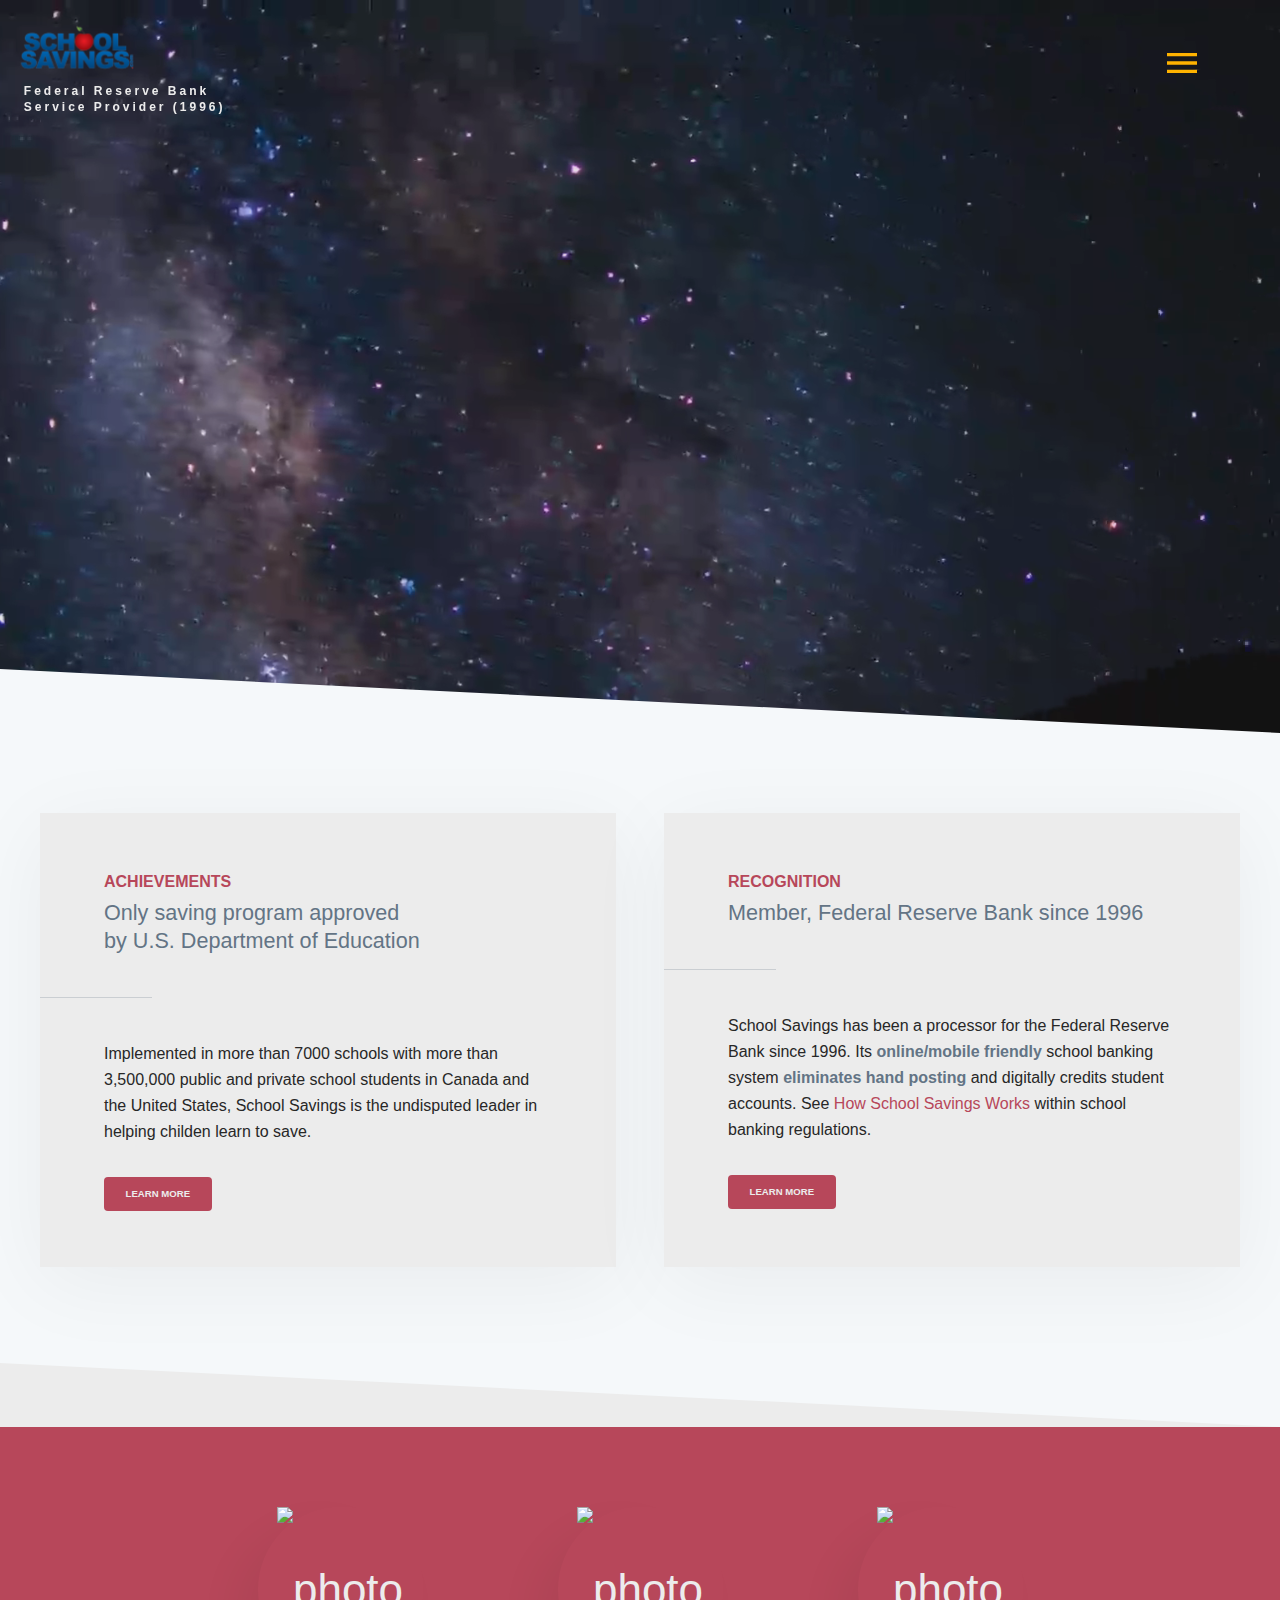
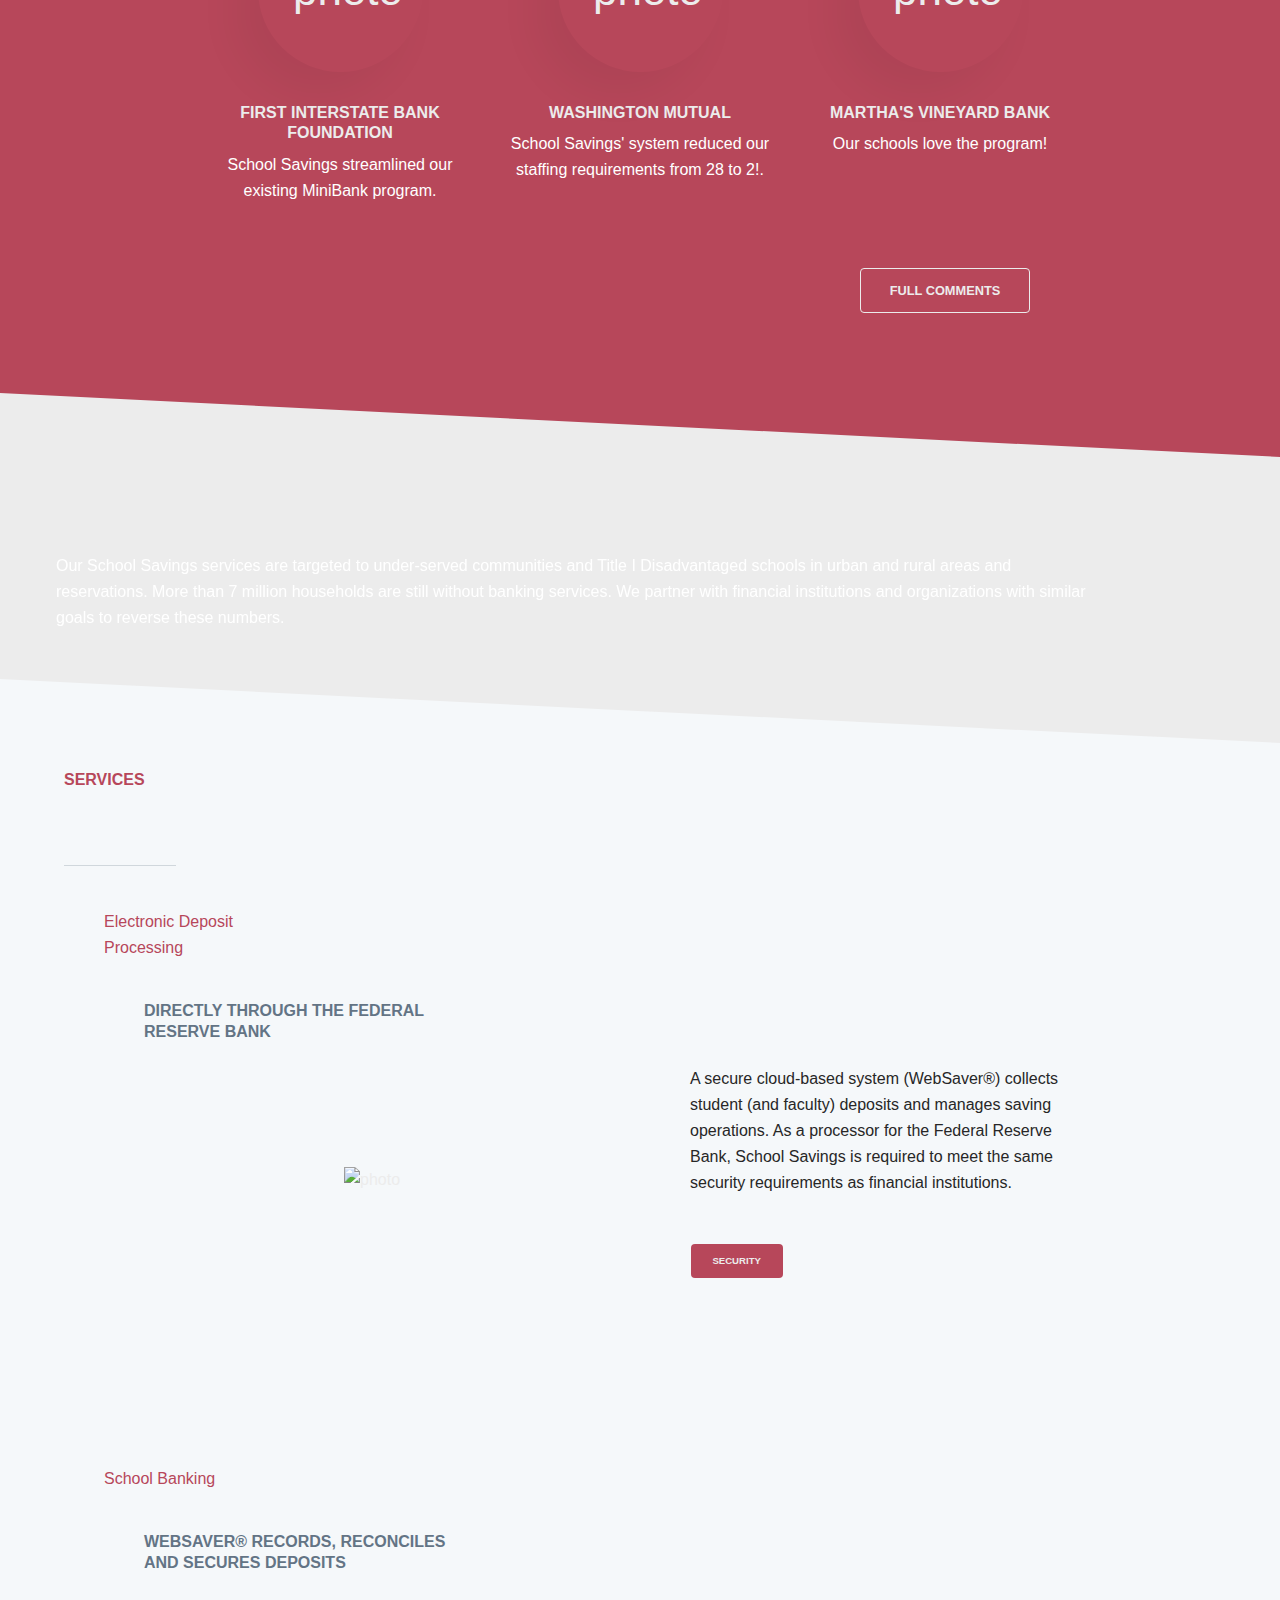
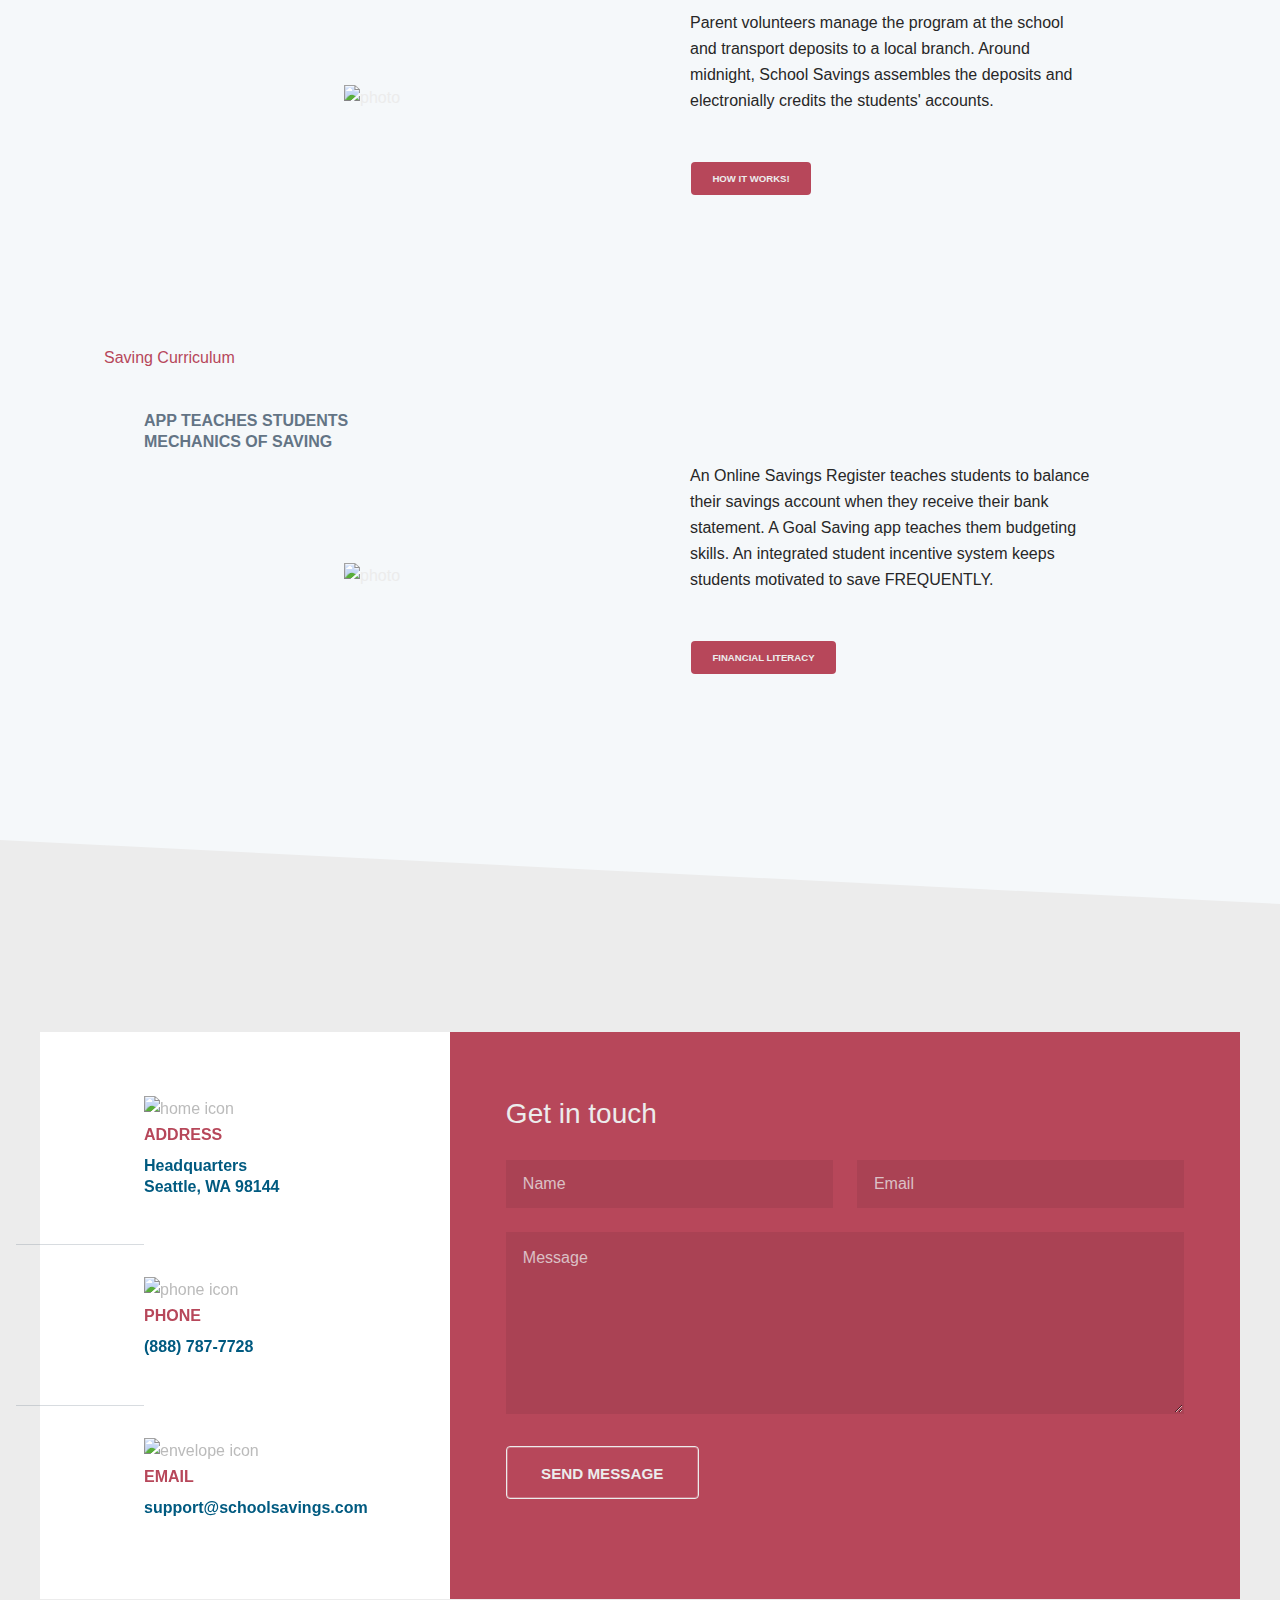
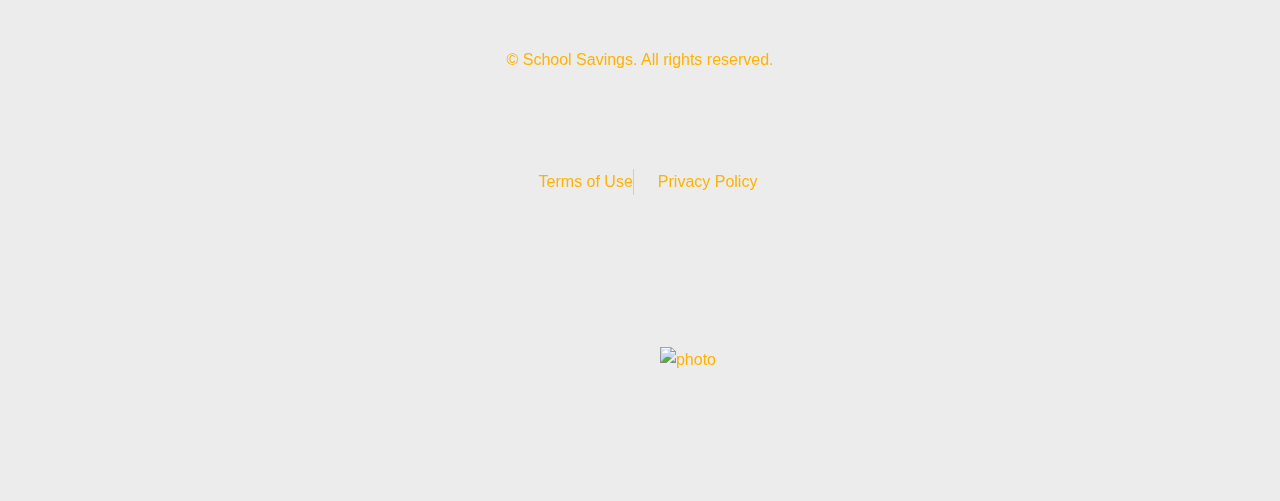
==== index.html @ ee9988eb "mp4 video" ====
<!DOCTYPE html>
<html lang="en">

<head>
	<meta charset="utf-8" />
	<title>School Savings&trade;</title>
	<meta name="ROBOTS" content="INDEX,  FOLLOW" />
	<meta name="viewport"
		content="width=device-width, initial-scale=1.0" />
	<meta name="description"
		content="School Savings is a social enterprise that teaches children to save by accepting their saving deposits AT SCHOOL.">
	<meta name="keywords"
		content="school banking, saving, financial literacy, school saving, college saving, bank-at-school, in-school branch, school savings, kid's bank, credit unions, banks, education, 529 programs">
	<meta name="author" content="Sherry Avena">

	<meta property="og:title_name " content="School Savings">
	<meta property="og:image:width" content="1280">
	<meta property="og:image:height" content="720">
	<meta property="og:url" content="https//:www.schoolsavings.com">
	<meta property="og:description"
		content="!IMPORTANT: School Savings is a social enterprise that teaches children to save by accepting their saving deposits AT SCHOOL!">

	<meta content="IE=edge,chrome=1">

	<script src="https://kit.fontawesome.com/0dc55b0f5f.js"
		crossorigin="anonymous"></script>

	<link rel="stylesheet" href="assets/css/main.css" />

	<link rel="apple-touch-icon" href="/apple-touch-icon.png"
		sizes="144 x 144" />
	<link rel="icon" type="image/ico" sizes="32x32"
		href="./favicon(32).ico">
	<link rel="icon" type="image/ico" sizes="16x16"
		href="./images/favicon.ico">
	<link rel="mask-icon" href="./safari-pinned-tab.svg"
		color="#5bbad5">
	<meta name="msapplication-TileColor" content="#da532c">
	<link rel="icon" type="image/x-icon" href="./images/favicon.ico">

</head>


<body class="is-preload">


	<!-- Page wrapper -->
	<div id="page-wrapper">

		<!-- Header -->

		<!-- </h1> -->
		<header id="header" class="alt">
			<a href="https://www.schoolsavings.com">
				<img class="logo" src="images/sscom_logo.svg"
					height="60px" width="122px" alt="Logo">
				<h5
					style="color: #ececec;text-transform:capitalize; font-size:.75rem; letter-spacing: 3px;">
					Federal Reserve Bank <br>Service Provider (1996)
				</h5>
			</a>

			<a href="#menu">
				<img src="images/menu.svg" height="50px" width="50px"
					alt=menu>
				<!-- <h8>Menu
				</h8> -->
			</a>

		</header>
		<!-- Nav -->
		<nav id="menu">
			<div class="inner">

				<ul class="links">
					<li><a href="index.html">Home</a></li>
					<li><a href="#one">About Us</a>
						<ul class="submenu">
							<li><a
									href="achievements.html">Achievements</a>
							</li>
							<li><a
									href="recognition.html">Recognition</a>
							</li>
							<li><a
									href="testimonials.html">Testimonials</a>
							</li>
					</li>
				</ul>

				<li><a href="#four">Services</a>
					<ul class="submenu2">
						<li><a href="how-it-works.html">How it
								Works!</a></li>
						<li><a
								href="financial-literacy.html">financial-literacy</a>
						</li>

				</li>
				</ul>

				<li><a href="security.html">Security</a></li>
				<li><a href="https://saveforamerica.org">Blog</a>
				</li>
				<li><a href="#footer">Contact Us</a></li>
				<li><a
						href="https://www.schoolsavings.com/UserLogin/tabid/76/Default.aspx">Log
						In</a></li>
				<li><a
						href="https://www.schoolsavings.com/UserProfile/tabid/63/Default.aspx">
						Sign-Up!</a></li>
				</ul>

				<a href="#close">
					<img class="close" src="images/outline_close.svg"
						width="30px" height="30px" alt=close>
					<h4 class="modal-close">Close
					</h4>
				</a>
			</div>
		</nav>

		<!-- Banner -->
		<section id="banner">
			<div class="inner">

				<h6 class="dreams">Empower your Dreams with</h6>
				<h1><span style="background: radial-gradient(64.18% 64.18% at 71.16% 35.69%,
					hsl(182, 84%, 32%) 0.89%,
					#bef3f5 1.23%,
					#bef3f535.12%,
					#9dedf0 2.04%,
					#702d5c 130.54%,
					#702d5c  130.12%,
					#702d5c  130%);

			-webkit-background-clip: text;
			background-clip: text;
			-webkit-text-fill-color: transparent"><br>SAVING</style>
					</span></h1>
				<div class="paragraph-container">
					<p class="dream-talk">
						...to become a space traveler, a rock
						climber, a coder, a dinosaur
						trainer, a singer, a veterinarian, a
						Netflix writer, <span
							style="color:#bef3f5  ;font-size: 1.50rem;font-weight:bold">or
							a dreamer off to
							school...

							</style></span>
					</p>
				</div>
				<img class="goldcoin" src="images/goldcoin.png"
					width="10%" height="auto" alt="goldcoin" />

				<ul class="actions special">
					<li><a href="./start.html"
							class="button large primary scrolly">SAVE AT
							SCHOOL</a></li>
					<li><a href="./modal.html"
							class="button large primary scrolly">CONTESTS</a>
					</li>
				</ul>
				<!-- </span> -->
				<h6
					style="color: #ececec; font-weight: normal; text-align: center; font-size: 1rem; letter-spacing: 3px;">
					U.S.Department of Education Approved<br> Learning to
					Save at School!
				</h6>
			</div>
			<video src="images/dark_stary_sky.mp4" muted autoplay loop
				playsinline poster="images/poster.png"></video>


		</section>

		<!-- One -->
		<section id="one" class="wrapper style2">
			<div class="inner">
				<section class="spotlights">
					<article>
						<header class="major">
							<p>Achievements</p>
							<h3>Only saving program approved <br> by
								U.S. Department of Education</h3>
						</header>
						<p>Implemented in more than 7000 schools
							with
							more than 3,500,000 public
							and private school students in Canada
							and
							the United States, School Savings is the
							undisputed leader in
							helping childen learn to save.</p>
						<ul class="actions">
							<li><a href="./achievements.html"
									class="button small primary scrolly">Learn
									more</a></li>
						</ul>
					</article>
					<article>
						<header class="major">
							<p>Recognition</p>
							<h3>Member, Federal Reserve Bank since
								1996
							</h3>
						</header>
						<p>School Savings has been a processor for
							the
							Federal Reserve Bank since 1996. Its
							<strong>online/mobile friendly</strong>
							school banking system <strong>eliminates
								hand posting</strong> and digitally
							credits student
							accounts. See <a
								href="./how-it-works.html">How
								School
								Savings Works</a> within school
							banking
							regulations.
						</p>
						<ul class="actions">
							<li><a href="./recognition.html"
									class="button small primary scrolly">Learn
									more</a></li>
						</ul>
					</article>
				</section>
			</div>
		</section>

		<!-- Two -->
		<section id="two" class="wrapper style1 special">
			<div class="inner">

				<ul class="features">
					<li>
						<span class="icon major"> <img
								src="images/kelly.jpg" width="80px"
								height="80px" alt="photo"></span>
						<h4>First Interstate Bank Foundation</h4>
						<p>School Savings streamlined our existing
							MiniBank program.</p>
					</li>
					<li>
						<span class="icon major"> <img
								src="images/member_2.jpg" width="80px"
								height="80px" alt="photo">
						</span>
						<!-- <span class="icon major fa-paper-plane"></span> -->
						<h4>Washington Mutual</h4>
						<p>School Savings' system reduced our
							staffing
							requirements from 28 to 2!.</p>
					</li>
					<li>
						<span class="icon major"> <img
								src="images/Leighton-Patti.jpg"
								width="80px" height="80px" alt="photo">
						</span>

						<h4>Martha's Vineyard Bank</h4>
						<p>Our schools love the program!</p>
					</li>
					<div class="grid-container"></div>
					<ul class="actions">
						<li><a href="./testimonials.html"
								class="btn small primary scrolly">Full
								comments</a>
						</li>
					</ul>
				</ul>
			</div>
	</div>
	</section>

	<!-- Three -->
	<section id="three" class="wrapper">
		<div class="inner">
			<!-- <header class="major alt">

				<p>Creating a New Generation of Savers</p>
			</header> -->
			<section class="posts">
				<article>

					<div class="content-posts">
						<p>Our School Savings services are targeted
							to
							under-served communities and Title I
							Disadvantaged schools in urban and rural
							areas and reservations. More than 7
							million households are still without
							banking
							services. We partner with
							financial
							institutions and organizations with
							similar
							goals to reverse these numbers.</p>

					</div>
				</article>
			</section>
		</div>
	</section>

	<!-- Four -->
	<section id="four" class="wrapper style2 alt">
		<div class="inner">
			<header class="major">
				<p>Services</p>
				<!-- <h3>Online School Banking Technology</h3> -->
				<span class="imgages"><img
						src="images/childhugsmomfromrear.jpg"
						width="50%" height="auto" alt=""></span>
			</header>
			<!-- <div class="grid-container"> -->
			<section class="timeline">
				<!-- <section> -->
				<div class="grid-container">
					<header>
						<div class="header">
							<p>Electronic Deposit Processing</p>
							<h4>Directly through the Federal Reserve
								Bank</h4>
						</div>
					</header>

					<div class="image"><img src="images/frb.jpg"
							width="90%" height="auto" alt="photo">
					</div>
					<div class="content">
						<p>A secure cloud-based system
							(WebSaver&reg;)
							collects student (and faculty) deposits
							and
							manages saving
							operations. As a processor for the
							Federal
							Reserve Bank, School Savings is required
							to
							meet the same security requirements as
							financial institutions.</p>
						<ul class="actions">
							<li><a href="./security.html"
									class="button small primary scrolly">Security</a>
							</li>
						</ul>
					</div>
				</div>
			</section>

			<section class="timeline">
				<div class="grid-container">
					<header>
						<div class="header">
							<p>School Banking</p>
							<h4>WebSaver&reg; records, reconciles
								and
								secures deposits
							</h4>

					</header>
					<div class="image"><img
							src="images/penniesinajar.jpg" width="90%"
							height="auto" alt="photo">
					</div>
					<div class="content">
						<br>
						<p>Parent volunteers manage the program at
							the
							school and transport deposits to a local
							branch. Around midnight, School Savings
							assembles the deposits and electronially
							credits
							the students'
							accounts. </p>
						<ul class="actions">
							<li><a href="./how-it-works.html"
									class="button small primary scrolly">How
									it Works!</a>
							</li>
						</ul>
					</div>
				</div>
			</section>

			<section class="timeline">
				<div class="grid-container">
					<header>
						<div class="header">
							<p>Saving Curriculum</p>
							<h4>App teaches students mechanics of
								saving
							</h4>
						</div>
					</header>
					<div class="image"><img src="images/register.jpg"
							width="90%" height="auto" alt="photo">
					</div>
					<div class="content">
						<p>An Online Savings Register teaches
							students
							to balance their savings account when
							they
							receive their bank statement. A Goal
							Saving
							app teaches them budgeting skills. An
							integrated student incentive system
							keeps
							students motivated to save FREQUENTLY.
						</p>
						<ul class="actions">
							<li><a href="./financial-literacy.html"
									class="button small primary scrolly">Financial
									Literacy</a></li>
						</ul>
					</div>
				</div>

			</section>
		</div>

	</section>

	<!-- Footer -->
	<footer id="footer">
		<div class="inner">
			<ul class="contact">
				<!-- <li class="icon solid fa fa-home"> -->
				<li class="icon solid">
					<img src="images/home.svg" width="30px"
						height="30px" alt="home icon" />
					<strong>Address</strong>
					<h4>Headquarters<br>
						Seattle, WA 98144</h4>
				</li>
				<li class="icon solid">
					<img src="images/phone-volume.svg" width="30px"
						height="30px" alt="phone icon" />

					<strong>Phone</strong>
					<h4>(888) 787-7728</h4>
				</li>
				<li class="icon solid">
					<img src="images/envelope.svg" width="30px"
						height="30px" alt="envelope icon" />
					<strong>Email</strong>
					<h4>support@schoolsavings.com
					</h4>
				</li>
			</ul>
			<form action="https://formspree.io/f/mrgoyglo"
				method="POST">
				<h2>Get in touch</h2>
				<div class="fields">
					<div class="field half">
						<label for="name">Name</label>
						<input name="name" id="name" type="text"
							placeholder="Name">
					</div>
					<div class="field half">
						<label for="email">Email</label>
						<input name="email" id="email" type="email"
							placeholder="Email">
					</div>
					<div class="field">
						<label for="message">Message</label>
						<textarea name="message" id="message" rows="6"
							placeholder="Message"></textarea>
					</div>
				</div>
				<ul class="actions">
					<li><input value="Send Message" class="button large"
							type="submit"></li>
				</ul>
			</form>
		</div>
		<div class="copyright">
			&copy; School Savings. All rights reserved.
			<ul class="social">
				<li><a
						href="https://www.facebook.com/Schoolsavingscom-1670778489800555/"><i
							class="fa fa-facebook fa-3x "
							style="color: blue" ;></i>
					</a></li>

				<li><a href="https://twitter.com/schoolsavings"><i
							class="fa fa-twitter fa-3x "
							style="color: blue" ;></i>
					</a>
				</li>
				<li><a href="https://www.youtube.com/c/schoolsavings "><i
							class="fa fa-youtube fa-3x "
							style="color: blue" ;></i></a></li>
			</ul>
		</div>
		<div class="regulations ">
			<!-- <div class="col-md-12"> -->

			<ul>
				<li><a href="termsnew.html">Terms of Use</a></li>
				<li><a href="privacy.html ">Privacy Policy</a></li>
			</ul>
			<br><br>
			<br><br>

			<div class="ssl-container">
				<!-- <div id="rapid">
					<img src="./images/rapid.jpg" alt="photo" />
				</div> -->

				<div id="comodo">
					<img src="./images/comodoLogo.jpg" alt="photo" />
				</div>
			</div>

		</div>
	</footer>

	</div>

	<!-- Scripts -->
	<script src="assets/js/jquery.min.js"></script>
	<script src="assets/js/browser.min.js"></script>
	<script src="assets/js/breakpoints.min.js"></script>
	<script src="assets/js/util.js"></script>
	<script src="assets/js/jquery.scrollex.min.js"></script>
	<script src="assets/js/jquery.scrolly.min.js"></script>
	<script src="assets/js/main.js"></script>


	<script>
		window.dataLayer = window.dataLayer || [];

		function gtag() {
			dataLayer.push(arguments);
		}
		gtag('js', new Date());

		gtag('config', 'UA-133864493-1');
	</script>

	<script
		src="https://www.googletagmanager.com/gtag/js?id=UA-133864493-1"></script>

</body>

</html>
---- assets/css/main.css ----
@import "fontawesome-all.min.css";
@import url("https://fonts.googleapis.com/css?family=Quicksand:400,700");
@import url("https://fonts.googleapis.com/css?family=Poppins:300,400,700");

html,
body,
div,
span,
applet,
object,
iframe,
h1,
h2,
h3,
h4,
h5,
h6,
p,
blockquote,
pre,
a,
abbr,
acronym,
address,
big,
cite,
code,
del,
dfn,
em,
img,
ins,
kbd,
q,
s,
samp,
small,
strike,
strong,
sub,
sup,
tt,
var,
b,
u,
i,
center,
dl,
dt,
dd,
ol,
ul,
li,
fieldset,
form,
label,
legend,
table,
caption,
tbody,
tfoot,
thead,
tr,
th,
td,
article,
aside,
canvas,
details,
embed,
figure,
figcaption,
footer,
header,
hgroup,
menu,
nav,
output,
ruby,
section,
summary,
time,
mark,
audio,
video {
  margin: 0;
  padding: 0;
  border: 0;
  font-size: 100%;
  font: inherit;
  vertical-align: baseline;
}

article,
aside,
details,
figcaption,
figure,
footer,
header,
hgroup,
menu,
nav,
section {
  display: block;
}

body {
  line-height: 1;
}

ol,
ul {
  list-style: none;
}

blockquote,
q {
  quotes: none;
}

blockquote:before,
blockquote:after,
q:before,
q:after {
  content: "";
  content: none;
}

table {
  border-collapse: collapse;
  border-spacing: 0;
}

body {
  -webkit-text-size-adjust: none;
}

mark {
  background-color: transparent;
  color: inherit;
}

input::-moz-focus-inner {
  border: 0;
  padding: 0;
}

input,
select,
textarea {
  -moz-appearance: none;
  -webkit-appearance: none;
  appearance: none;
}

/* Basic */
body {
  -ms-overflow-style: scrollbar;
}

@media screen and (max-width: 480px) {

  html,
  body {
    min-width: 320px;
  }
}

html {
  box-sizing: border-box;
}

*,
*:before,
*:after {
  box-sizing: inherit;
}

body.is-preload *,
body.is-preload *:before,
body.is-preload *:after {
  animation: none !important;
  transition: none !important;
}

/* Type */
body {
  background-color: #ececec;
  color: #ececec;
}

body,
input,
select,
textarea {
  font-family: "Helvetica", sans-serif;
  font-size: 14pt;
  font-weight: 400;
  line-height: 1.625;
}

@media screen and (max-width: 1680px) {

  body,
  input,
  select,
  textarea {
    font-size: 12pt;
  }
}

@media screen and (max-width: 1280px) {

  body,
  input,
  select,
  textarea {
    font-size: 12pt;
  }
}

@media screen and (max-width: 980px) {

  body,
  input,
  select,
  textarea {
    font-size: 12pt;
  }
}

@media screen and (max-width: 736px) {

  body,
  input,
  select,
  textarea {
    font-size: 12pt;
  }
}

@media screen and (max-width: 480px) {

  body,
  input,
  select,
  textarea {
    font-size: 12pt;
  }
}

@media screen and (max-width: 360px) {

  body,
  input,
  select,
  textarea {
    font-size: 11pt;
  }
}

a {
  text-decoration: underline;
}

a:hover {
  -webkit-text-decoration: #800080;
  text-decoration: #800080;
}

strong,
b {
  font-weight: 700;
}

em,
i {
  font-style: italic;
}

p {
  margin: 0 0 2em 0;
  color: #272727;
}

h1,
h2,
h3,
h4,
h5,
h6 {
  line-height: 1.3;
  margin: 0 0 1em 0;
}

h1 a,
h2 a,
h3 a,
h4 a,
h5 a,
h6 a {
  color: inherit;
  text-decoration: none;
}

h1 {
  font-size: 2.5em;
  font-family: "Poppins", sans-serif;
  font-weight: 400;
}

h2 {
  font-size: 1.75em;
}

h3 {
  font-size: 1.35em;
}

h4 {
  font-size: 1em;
  font-weight: 700;
}

h5 {
  font-size: 0.9em;
}

h6 {
  font-size: 0.7em;
}

sub {
  font-size: 0.8em;
  position: relative;
  top: 0.5em;
}

sup {
  font-size: 0.8em;
  position: relative;
  top: -0.5em;
}

blockquote {
  border-left: solid 4px;
  font-style: italic;
  margin: 0 0 2em 0;
  padding: 0.5em 0 0.5em 2em;
}

code {
  border-radius: 4px;
  border: solid 1px;
  font-family: "Courier New", monospace;
  font-size: 0.9em;
  margin: 0 0.25em;
  padding: 0.25em 0.65em;
}

pre {
  /* -webkit-overflow-scrolling: touch; */
  font-family: "Courier New", monospace;
  font-size: 0.9em;
  margin: 0 0 2em 0;
}

pre code {
  display: block;
  line-height: 1.75;
  padding: 1em 1.5em;
  overflow-x: auto;
}

hr {
  border: 0;
  border-bottom: solid 1px;
  margin: 2em 0;
}

hr.major {
  margin: 3em 0;
}

.align-left {
  text-align: left;
}

.align-center {
  text-align: center;
}

.align-right {
  text-align: right;
}

@media screen and (max-width: 736px) {
  h1 {
    font-size: 1.75em;
    font-family: "Poppins", sans-serif;
  }

  h2 {
    font-size: 1.5em;
  }

  h3 {
    font-size: 1.25em;
  }
}

@media screen and (max-width: 480px) {
  header h6 {
    font-size: 1.5em;
  }
}

input,
select,
textarea {
  color: #005a80;
}

a {
  color: #b7475a;
}

strong,
b {
  color: #005a80;
}

h1,
h2,
h3,
h4 {
  color: #005a80;
  font-weight: font(weight-bold);
}

h5 {
  color: #005a80;
  font-weight: font(weight-bold);
}

h6 {
  color: #cb1318;
  font-weight: bolder;
  font-size: 0.85em;
  letter-spacing: 2px;
  top: 0;
}

blockquote {
  border-left-color: rgba(99, 116, 133, 0.25);
}

code {
  background: rgba(99, 116, 133, 0.075);
  border-color: rgba(99, 116, 133, 0.25);
}

hr {
  border-bottom-color: rgba(99, 116, 133, 0.25);
}

/* Row */
.row {
  display: flex;
  flex-wrap: wrap;
  box-sizing: border-box;
  align-items: stretch;
}

.row>* {
  box-sizing: border-box;
}

.row.gtr-uniform>*> :last-child {
  margin-bottom: 0;
}

.row.aln-left {
  justify-content: flex-start;
}

.row.aln-center {
  justify-content: center;
}

.row.aln-right {
  justify-content: flex-end;
}

.row.aln-top {
  align-items: flex-start;
}

.row.aln-middle {
  align-items: center;
}

.row.aln-bottom {
  align-items: flex-end;
}

.row>.imp {
  order: -1;
}

.row>.col-1 {
  width: 8.3333333333%;
}

.row>.off-1 {
  margin-left: 8.3333333333%;
}

.row>.col-2 {
  width: 16.6666666667%;
}

.row>.off-2 {
  margin-left: 16.6666666667%;
}

.row>.col-3 {
  width: 25%;
}

.row>.off-3 {
  margin-left: 25%;
}

.row>.col-4 {
  width: 33.3333333333%;
}

.row>.off-4 {
  margin-left: 33.3333333333%;
}

.row>.col-5 {
  width: 41.6666666667%;
}

.row>.off-5 {
  margin-left: 41.6666666667%;
}

.row>.col-6 {
  width: 50%;
}

.row>.off-6 {
  margin-left: 50%;
}

.row>.col-7 {
  width: 58.3333333333%;
}

.row>.off-7 {
  margin-left: 58.3333333333%;
}

.row>.col-8 {
  width: 66.6666666667%;
}

.row>.off-8 {
  margin-left: 66.6666666667%;
}

.row>.col-9 {
  width: 75%;
}

.row>.off-9 {
  margin-left: 75%;
}

.row>.col-10 {
  width: 83.3333333333%;
}

.row>.off-10 {
  margin-left: 83.3333333333%;
}

.row>.col-11 {
  width: 91.6666666667%;
}

.row>.off-11 {
  margin-left: 91.6666666667%;
}

.row>.col-12 {
  width: 100%;
}

.row>.off-12 {
  margin-left: 100%;
}

.row.gtr-0 {
  margin-top: 0;
  margin-left: 0em;
}

.row.gtr-0>* {
  padding: 0 0 0 0em;
}

.row.gtr-0.gtr-uniform {
  margin-top: 0em;
}

.row.gtr-0.gtr-uniform>* {
  padding-top: 0em;
}

.row.gtr-25 {
  margin-top: 0;
  margin-left: -0.5em;
}

.row.gtr-25>* {
  padding: 0 0 0 0.5em;
}

.row.gtr-25.gtr-uniform {
  margin-top: -0.5em;
}

.row.gtr-25.gtr-uniform>* {
  padding-top: 0.5em;
}

.row.gtr-50 {
  margin-top: 0;
  margin-left: -1em;
}

.row.gtr-50>* {
  padding: 0 0 0 1em;
}

.row.gtr-50.gtr-uniform {
  margin-top: -1em;
}

.row.gtr-50.gtr-uniform>* {
  padding-top: 1em;
}

.row {
  margin-top: 0;
  margin-left: -2em;
}

.row>* {
  padding: 0 0 0 2em;
}

.row.gtr-uniform {
  margin-top: -2em;
}

.row.gtr-uniform>* {
  padding-top: 2em;
}

.row.gtr-150 {
  margin-top: 0;
  margin-left: -3em;
}

.row.gtr-150>* {
  padding: 0 0 0 3em;
}

.row.gtr-150.gtr-uniform {
  margin-top: -3em;
}

.row.gtr-150.gtr-uniform>* {
  padding-top: 3em;
}

.row.gtr-200 {
  margin-top: 0;
  margin-left: -4em;
}

.row.gtr-200>* {
  padding: 0 0 0 4em;
}

.row.gtr-200.gtr-uniform {
  margin-top: -4em;
}

.row.gtr-200.gtr-uniform>* {
  padding-top: 4em;
}

@media screen and (max-width: 1680px) {
  .row {
    display: flex;
    flex-wrap: wrap;
    box-sizing: border-box;
    align-items: stretch;
  }

  .row>* {
    box-sizing: border-box;
  }

  .row.gtr-uniform>*> :last-child {
    margin-bottom: 0;
  }

  .row.aln-left {
    justify-content: flex-start;
  }

  .row.aln-center {
    justify-content: center;
  }

  .row.aln-right {
    justify-content: flex-end;
  }

  .row.aln-top {
    align-items: flex-start;
  }

  .row.aln-middle {
    align-items: center;
  }

  .row.aln-bottom {
    align-items: flex-end;
  }

  .row>.imp-xlarge {
    order: -1;
  }

  .row>.col-1-xlarge {
    width: 8.3333333333%;
  }

  .row>.off-1-xlarge {
    margin-left: 8.3333333333%;
  }

  .row>.col-2-xlarge {
    width: 16.6666666667%;
  }

  .row>.off-2-xlarge {
    margin-left: 16.6666666667%;
  }

  .row>.col-3-xlarge {
    width: 25%;
  }

  .row>.off-3-xlarge {
    margin-left: 25%;
  }

  .row>.col-4-xlarge {
    width: 33.3333333333%;
  }

  .row>.off-4-xlarge {
    margin-left: 33.3333333333%;
  }

  .row>.col-5-xlarge {
    width: 41.6666666667%;
  }

  .row>.off-5-xlarge {
    margin-left: 41.6666666667%;
  }

  .row>.col-6-xlarge {
    width: 50%;
  }

  .row>.off-6-xlarge {
    margin-left: 50%;
  }

  .row>.col-7-xlarge {
    width: 58.3333333333%;
  }

  .row>.off-7-xlarge {
    margin-left: 58.3333333333%;
  }

  .row>.col-8-xlarge {
    width: 66.6666666667%;
  }

  .row>.off-8-xlarge {
    margin-left: 66.6666666667%;
  }

  .row>.col-9-xlarge {
    width: 75%;
  }

  .row>.off-9-xlarge {
    margin-left: 75%;
  }

  .row>.col-10-xlarge {
    width: 83.3333333333%;
  }

  .row>.off-10-xlarge {
    margin-left: 83.3333333333%;
  }

  .row>.col-11-xlarge {
    width: 91.6666666667%;
  }

  .row>.off-11-xlarge {
    margin-left: 91.6666666667%;
  }

  .row>.col-12-xlarge {
    width: 100%;
  }

  .row>.off-12-xlarge {
    margin-left: 100%;
  }

  .row.gtr-0 {
    margin-top: 0;
    margin-left: 0em;
  }

  .row.gtr-0>* {
    padding: 0 0 0 0em;
  }

  .row.gtr-0.gtr-uniform {
    margin-top: 0em;
  }

  .row.gtr-0.gtr-uniform>* {
    padding-top: 0em;
  }

  .row.gtr-25 {
    margin-top: 0;
    margin-left: -0.5em;
  }

  .row.gtr-25>* {
    padding: 0 0 0 0.5em;
  }

  .row.gtr-25.gtr-uniform {
    margin-top: -0.5em;
  }

  .row.gtr-25.gtr-uniform>* {
    padding-top: 0.5em;
  }

  .row.gtr-50 {
    margin-top: 0;
    margin-left: -1em;
  }

  .row.gtr-50>* {
    padding: 0 0 0 1em;
  }

  .row.gtr-50.gtr-uniform {
    margin-top: -1em;
  }

  .row.gtr-50.gtr-uniform>* {
    padding-top: 1em;
  }

  .row {
    margin-top: 0;
    margin-left: -2em;
  }

  .row>* {
    padding: 0 0 0 2em;
  }

  .row.gtr-uniform {
    margin-top: -2em;
  }

  .row.gtr-uniform>* {
    padding-top: 2em;
  }

  .row.gtr-150 {
    margin-top: 0;
    margin-left: -3em;
  }

  .row.gtr-150>* {
    padding: 0 0 0 3em;
  }

  .row.gtr-150.gtr-uniform {
    margin-top: -3em;
  }

  .row.gtr-150.gtr-uniform>* {
    padding-top: 3em;
  }

  .row.gtr-200 {
    margin-top: 0;
    margin-left: -4em;
  }

  .row.gtr-200>* {
    padding: 0 0 0 4em;
  }

  .row.gtr-200.gtr-uniform {
    margin-top: -4em;
  }

  .row.gtr-200.gtr-uniform>* {
    padding-top: 4em;
  }
}

@media screen and (max-width: 1280px) {
  .row {
    display: flex;
    flex-wrap: wrap;
    box-sizing: border-box;
    align-items: stretch;
  }

  .row>* {
    box-sizing: border-box;
  }

  .row.gtr-uniform>*> :last-child {
    margin-bottom: 0;
  }

  .row.aln-left {
    justify-content: flex-start;
  }

  .row.aln-center {
    justify-content: center;
  }

  .row.aln-right {
    justify-content: flex-end;
  }

  .row.aln-top {
    align-items: flex-start;
  }

  .row.aln-middle {
    align-items: center;
  }

  .row.aln-bottom {
    align-items: flex-end;
  }

  .row>.imp-large {
    order: -1;
  }

  .row>.col-1-large {
    width: 8.3333333333%;
  }

  .row>.off-1-large {
    margin-left: 8.3333333333%;
  }

  .row>.col-2-large {
    width: 16.6666666667%;
  }

  .row>.off-2-large {
    margin-left: 16.6666666667%;
  }

  .row>.col-3-large {
    width: 25%;
  }

  .row>.off-3-large {
    margin-left: 25%;
  }

  .row>.col-4-large {
    width: 33.3333333333%;
  }

  .row>.off-4-large {
    margin-left: 33.3333333333%;
  }

  .row>.col-5-large {
    width: 41.6666666667%;
  }

  .row>.off-5-large {
    margin-left: 41.6666666667%;
  }

  .row>.col-6-large {
    width: 50%;
  }

  .row>.off-6-large {
    margin-left: 50%;
  }

  .row>.col-7-large {
    width: 58.3333333333%;
  }

  .row>.off-7-large {
    margin-left: 58.3333333333%;
  }

  .row>.col-8-large {
    width: 66.6666666667%;
  }

  .row>.off-8-large {
    margin-left: 66.6666666667%;
  }

  .row>.col-9-large {
    width: 75%;
  }

  .row>.off-9-large {
    margin-left: 75%;
  }

  .row>.col-10-large {
    width: 83.3333333333%;
  }

  .row>.off-10-large {
    margin-left: 83.3333333333%;
  }

  .row>.col-11-large {
    width: 91.6666666667%;
  }

  .row>.off-11-large {
    margin-left: 91.6666666667%;
  }

  .row>.col-12-large {
    width: 100%;
  }

  .row>.off-12-large {
    margin-left: 100%;
  }

  .row.gtr-0 {
    margin-top: 0;
    margin-left: 0em;
  }

  .row.gtr-0>* {
    padding: 0 0 0 0em;
  }

  .row.gtr-0.gtr-uniform {
    margin-top: 0em;
  }

  .row.gtr-0.gtr-uniform>* {
    padding-top: 0em;
  }

  .row.gtr-25 {
    margin-top: 0;
    margin-left: -0.375em;
  }

  .row.gtr-25>* {
    padding: 0 0 0 0.375em;
  }

  .row.gtr-25.gtr-uniform {
    margin-top: -0.375em;
  }

  .row.gtr-25.gtr-uniform>* {
    padding-top: 0.375em;
  }

  .row.gtr-50 {
    margin-top: 0;
    margin-left: -0.75em;
  }

  .row.gtr-50>* {
    padding: 0 0 0 0.75em;
  }

  .row.gtr-50.gtr-uniform {
    margin-top: -0.75em;
  }

  .row.gtr-50.gtr-uniform>* {
    padding-top: 0.75em;
  }

  .row {
    margin-top: 0;
    margin-left: -1.5em;
  }

  .row>* {
    padding: 0 0 0 1.5em;
  }

  .row.gtr-uniform {
    margin-top: -1.5em;
  }

  .row.gtr-uniform>* {
    padding-top: 1.5em;
  }

  .row.gtr-150 {
    margin-top: 0;
    margin-left: -2.25em;
  }

  .row.gtr-150>* {
    padding: 0 0 0 2.25em;
  }

  .row.gtr-150.gtr-uniform {
    margin-top: -2.25em;
  }

  .row.gtr-150.gtr-uniform>* {
    padding-top: 2.25em;
  }

  .row.gtr-200 {
    margin-top: 0;
    margin-left: -3em;
  }

  .row.gtr-200>* {
    padding: 0 0 0 3em;
  }

  .row.gtr-200.gtr-uniform {
    margin-top: -3em;
  }

  .row.gtr-200.gtr-uniform>* {
    padding-top: 3em;
  }
}

@media screen and (max-width: 980px) {
  .row {
    display: flex;
    flex-wrap: wrap;
    box-sizing: border-box;
    align-items: stretch;
  }

  .row>* {
    box-sizing: border-box;
  }

  .row.gtr-uniform>*> :last-child {
    margin-bottom: 0;
  }

  .row.aln-left {
    justify-content: flex-start;
  }

  .row.aln-center {
    justify-content: center;
  }

  .row.aln-right {
    justify-content: flex-end;
  }

  .row.aln-top {
    align-items: flex-start;
  }

  .row.aln-middle {
    align-items: center;
  }

  .row.aln-bottom {
    align-items: flex-end;
  }

  .row>.imp-medium {
    order: -1;
  }

  .row>.col-1-medium {
    width: 8.3333333333%;
  }

  .row>.off-1-medium {
    margin-left: 8.3333333333%;
  }

  .row>.col-2-medium {
    width: 16.6666666667%;
  }

  .row>.off-2-medium {
    margin-left: 16.6666666667%;
  }

  .row>.col-3-medium {
    width: 25%;
  }

  .row>.off-3-medium {
    margin-left: 25%;
  }

  .row>.col-4-medium {
    width: 33.3333333333%;
  }

  .row>.off-4-medium {
    margin-left: 33.3333333333%;
  }

  .row>.col-5-medium {
    width: 41.6666666667%;
  }

  .row>.off-5-medium {
    margin-left: 41.6666666667%;
  }

  .row>.col-6-medium {
    width: 50%;
  }

  .row>.off-6-medium {
    margin-left: 50%;
  }

  .row>.col-7-medium {
    width: 58.3333333333%;
  }

  .row>.off-7-medium {
    margin-left: 58.3333333333%;
  }

  .row>.col-8-medium {
    width: 66.6666666667%;
  }

  .row>.off-8-medium {
    margin-left: 66.6666666667%;
  }

  .row>.col-9-medium {
    width: 75%;
  }

  .row>.off-9-medium {
    margin-left: 75%;
  }

  .row>.col-10-medium {
    width: 83.3333333333%;
  }

  .row>.off-10-medium {
    margin-left: 83.3333333333%;
  }

  .row>.col-11-medium {
    width: 91.6666666667%;
  }

  .row>.off-11-medium {
    margin-left: 91.6666666667%;
  }

  .row>.col-12-medium {
    width: 100%;
  }

  .row>.off-12-medium {
    margin-left: 100%;
  }

  .row.gtr-0 {
    margin-top: 0;
    margin-left: 0em;
  }

  .row.gtr-0>* {
    padding: 0 0 0 0em;
  }

  .row.gtr-0.gtr-uniform {
    margin-top: 0em;
  }

  .row.gtr-0.gtr-uniform>* {
    padding-top: 0em;
  }

  .row.gtr-25 {
    margin-top: 0;
    margin-left: -0.375em;
  }

  .row.gtr-25>* {
    padding: 0 0 0 0.375em;
  }

  .row.gtr-25.gtr-uniform {
    margin-top: -0.375em;
  }

  .row.gtr-25.gtr-uniform>* {
    padding-top: 0.375em;
  }

  .row.gtr-50 {
    margin-top: 0;
    margin-left: -0.75em;
  }

  .row.gtr-50>* {
    padding: 0 0 0 0.75em;
  }

  .row.gtr-50.gtr-uniform {
    margin-top: -0.75em;
  }

  .row.gtr-50.gtr-uniform>* {
    padding-top: 0.75em;
  }

  .row {
    margin-top: 0;
    margin-left: -1.5em;
  }

  .row>* {
    padding: 0 0 0 1.5em;
  }

  .row.gtr-uniform {
    margin-top: -1.5em;
  }

  .row.gtr-uniform>* {
    padding-top: 1.5em;
  }

  .row.gtr-150 {
    margin-top: 0;
    margin-left: -2.25em;
  }

  .row.gtr-150>* {
    padding: 0 0 0 2.25em;
  }

  .row.gtr-150.gtr-uniform {
    margin-top: -2.25em;
  }

  .row.gtr-150.gtr-uniform>* {
    padding-top: 2.25em;
  }

  .row.gtr-200 {
    margin-top: 0;
    margin-left: -3em;
  }

  .row.gtr-200>* {
    padding: 0 0 0 3em;
  }

  .row.gtr-200.gtr-uniform {
    margin-top: -3em;
  }

  .row.gtr-200.gtr-uniform>* {
    padding-top: 3em;
  }
}

@media screen and (max-width: 736px) {
  .row {
    display: flex;
    flex-wrap: wrap;
    box-sizing: border-box;
    align-items: stretch;
  }

  .row>* {
    box-sizing: border-box;
  }

  .row.gtr-uniform>*> :last-child {
    margin-bottom: 0;
  }

  .row.aln-left {
    justify-content: flex-start;
  }

  .row.aln-center {
    justify-content: center;
  }

  .row.aln-right {
    justify-content: flex-end;
  }

  .row.aln-top {
    align-items: flex-start;
  }

  .row.aln-middle {
    align-items: center;
  }

  .row.aln-bottom {
    align-items: flex-end;
  }

  .row>.imp-small {
    order: -1;
  }

  .row>.col-1-small {
    width: 8.3333333333%;
  }

  .row>.off-1-small {
    margin-left: 8.3333333333%;
  }

  .row>.col-2-small {
    width: 16.6666666667%;
  }

  .row>.off-2-small {
    margin-left: 16.6666666667%;
  }

  .row>.col-3-small {
    width: 25%;
  }

  .row>.off-3-small {
    margin-left: 25%;
  }

  .row>.col-4-small {
    width: 33.3333333333%;
  }

  .row>.off-4-small {
    margin-left: 33.3333333333%;
  }

  .row>.col-5-small {
    width: 41.6666666667%;
  }

  .row>.off-5-small {
    margin-left: 41.6666666667%;
  }

  .row>.col-6-small {
    width: 50%;
  }

  .row>.off-6-small {
    margin-left: 50%;
  }

  .row>.col-7-small {
    width: 58.3333333333%;
  }

  .row>.off-7-small {
    margin-left: 58.3333333333%;
  }

  .row>.col-8-small {
    width: 66.6666666667%;
  }

  .row>.off-8-small {
    margin-left: 66.6666666667%;
  }

  .row>.col-9-small {
    width: 75%;
  }

  .row>.off-9-small {
    margin-left: 75%;
  }

  .row>.col-10-small {
    width: 83.3333333333%;
  }

  .row>.off-10-small {
    margin-left: 83.3333333333%;
  }

  .row>.col-11-small {
    width: 91.6666666667%;
  }

  .row>.off-11-small {
    margin-left: 91.6666666667%;
  }

  .row>.col-12-small {
    width: 100%;
  }

  .row>.off-12-small {
    margin-left: 100%;
  }

  .row.gtr-0 {
    margin-top: 0;
    margin-left: 0em;
  }

  .row.gtr-0>* {
    padding: 0 0 0 0em;
  }

  .row.gtr-0.gtr-uniform {
    margin-top: 0em;
  }

  .row.gtr-0.gtr-uniform>* {
    padding-top: 0em;
  }

  .row.gtr-25 {
    margin-top: 0;
    margin-left: -0.3125em;
  }

  .row.gtr-25>* {
    padding: 0 0 0 0.3125em;
  }

  .row.gtr-25.gtr-uniform {
    margin-top: -0.3125em;
  }

  .row.gtr-25.gtr-uniform>* {
    padding-top: 0.3125em;
  }

  .row.gtr-50 {
    margin-top: 0;
    margin-left: -0.625em;
  }

  .row.gtr-50>* {
    padding: 0 0 0 0.625em;
  }

  .row.gtr-50.gtr-uniform {
    margin-top: -0.625em;
  }

  .row.gtr-50.gtr-uniform>* {
    padding-top: 0.625em;
  }

  .row {
    margin-top: 0;
    margin-left: -1.25em;
  }

  .row>* {
    padding: 0 0 0 1.25em;
  }

  .row.gtr-uniform {
    margin-top: -1.25em;
  }

  .row.gtr-uniform>* {
    padding-top: 1.25em;
  }

  .row.gtr-150 {
    margin-top: 0;
    margin-left: -1.875em;
  }

  .row.gtr-150>* {
    padding: 0 0 0 1.875em;
  }

  .row.gtr-150.gtr-uniform {
    margin-top: -1.875em;
  }

  .row.gtr-150.gtr-uniform>* {
    padding-top: 1.875em;
  }

  .row.gtr-200 {
    margin-top: 0;
    margin-left: -2.5em;
  }

  .row.gtr-200>* {
    padding: 0 0 0 2.5em;
  }

  .row.gtr-200.gtr-uniform {
    margin-top: -2.5em;
  }

  .row.gtr-200.gtr-uniform>* {
    padding-top: 2.5em;
  }
}

@media screen and (max-width: 480px) {
  .row {
    display: flex;
    flex-wrap: wrap;
    box-sizing: border-box;
    align-items: stretch;
  }

  .row>* {
    box-sizing: border-box;
  }

  .row.gtr-uniform>*> :last-child {
    margin-bottom: 0;
  }

  .row.aln-left {
    justify-content: flex-start;
  }

  .row.aln-center {
    justify-content: center;
  }

  .row.aln-right {
    justify-content: flex-end;
  }

  .row.aln-top {
    align-items: flex-start;
  }

  .row.aln-middle {
    align-items: center;
  }

  .row.aln-bottom {
    align-items: flex-end;
  }

  .row>.imp-xsmall {
    order: -1;
  }

  .row>.col-1-xsmall {
    width: 8.3333333333%;
  }

  .row>.off-1-xsmall {
    margin-left: 8.3333333333%;
  }

  .row>.col-2-xsmall {
    width: 16.6666666667%;
  }

  .row>.off-2-xsmall {
    margin-left: 16.6666666667%;
  }

  .row>.col-3-xsmall {
    width: 25%;
  }

  .row>.off-3-xsmall {
    margin-left: 25%;
  }

  .row>.col-4-xsmall {
    width: 33.3333333333%;
  }

  .row>.off-4-xsmall {
    margin-left: 33.3333333333%;
  }

  .row>.col-5-xsmall {
    width: 41.6666666667%;
  }

  .row>.off-5-xsmall {
    margin-left: 41.6666666667%;
  }

  .row>.col-6-xsmall {
    width: 50%;
  }

  .row>.off-6-xsmall {
    margin-left: 50%;
  }

  .row>.col-7-xsmall {
    width: 58.3333333333%;
  }

  .row>.off-7-xsmall {
    margin-left: 58.3333333333%;
  }

  .row>.col-8-xsmall {
    width: 66.6666666667%;
  }

  .row>.off-8-xsmall {
    margin-left: 66.6666666667%;
  }

  .row>.col-9-xsmall {
    width: 75%;
  }

  .row>.off-9-xsmall {
    margin-left: 75%;
  }

  .row>.col-10-xsmall {
    width: 83.3333333333%;
  }

  .row>.off-10-xsmall {
    margin-left: 83.3333333333%;
  }

  .row>.col-11-xsmall {
    width: 91.6666666667%;
  }

  .row>.off-11-xsmall {
    margin-left: 91.6666666667%;
  }

  .row>.col-12-xsmall {
    width: 100%;
  }

  .row>.off-12-xsmall {
    margin-left: 100%;
  }

  .row.gtr-0 {
    margin-top: 0;
    margin-left: 0em;
  }

  .row.gtr-0>* {
    padding: 0 0 0 0em;
  }

  .row.gtr-0.gtr-uniform {
    margin-top: 0em;
  }

  .row.gtr-0.gtr-uniform>* {
    padding-top: 0em;
  }

  .row.gtr-25 {
    margin-top: 0;
    margin-left: -0.3125em;
  }

  .row.gtr-25>* {
    padding: 0 0 0 0.3125em;
  }

  .row.gtr-25.gtr-uniform {
    margin-top: -0.3125em;
  }

  .row.gtr-25.gtr-uniform>* {
    padding-top: 0.3125em;
  }

  .row.gtr-50 {
    margin-top: 0;
    margin-left: -0.625em;
  }

  .row.gtr-50>* {
    padding: 0 0 0 0.625em;
  }

  .row.gtr-50.gtr-uniform {
    margin-top: -0.625em;
  }

  .row.gtr-50.gtr-uniform>* {
    padding-top: 0.625em;
  }

  .row {
    margin-top: 0;
    margin-left: -1.25em;
  }

  .row>* {
    padding: 0 0 0 1.25em;
  }

  .row.gtr-uniform {
    margin-top: -1.25em;
  }

  .row.gtr-uniform>* {
    padding-top: 1.25em;
  }

  .row.gtr-150 {
    margin-top: 0;
    margin-left: -1.875em;
  }

  .row.gtr-150>* {
    padding: 0 0 0 1.875em;
  }

  .row.gtr-150.gtr-uniform {
    margin-top: -1.875em;
  }

  .row.gtr-150.gtr-uniform>* {
    padding-top: 1.875em;
  }

  .row.gtr-200 {
    margin-top: 0;
    margin-left: -2.5em;
  }

  .row.gtr-200>* {
    padding: 0 0 0 2.5em;
  }

  .row.gtr-200.gtr-uniform {
    margin-top: -2.5em;
  }

  .row.gtr-200.gtr-uniform>* {
    padding-top: 2.5em;
  }
}

/* Box */
.box {
  border-radius: 4px;
  border: solid 1px;
  margin-bottom: 2em;
  padding: 1.5em;
}

.box> :last-child,
.box> :last-child> :last-child,
.box> :last-child> :last-child> :last-child {
  margin-bottom: 0;
}

.box.alt {
  border: 0;
  border-radius: 0;
  padding: 0;
}

.box {
  border-color: rgba(99, 116, 133, 0.25);
}

/* Button */
input[type=submit],
input[type=reset],
input[type=button],
button,
.btn {
  -moz-appearance: none;
  -webkit-appearance: none;
  appearance: none;
  transition: background-color 0.2s ease-in-out, color 0.2s ease-in-out;
  border-radius: 4px;
  border: 1px #ececec solid;
  cursor: pointer;
  display: inline-block;
  font-size: 0.8em;
  font-weight: 700;
  height: 3.5em;
  line-height: 3.5em;
  padding: 0 2.25em;
  text-align: center;
  text-decoration: none;
  text-transform: uppercase;
  white-space: nowrap;
}

.button {
  -moz-appearance: none;
  -webkit-appearance: none;
  appearance: none;
  transition: background-color 0.2s ease-in-out, color 0.2s ease-in-out;
  border-radius: 4px;
  border: 0;
  cursor: pointer;
  display: inline-block;
  font-size: 0.8em;
  font-weight: 700;
  height: 3.5em;
  line-height: 3.5em;
  padding: 0 2.25em;
  text-align: center;
  text-decoration: none;
  text-transform: uppercase;
  white-space: nowrap;
}

.button.icon {
  padding-left: 1.35em;
}

.button.icon:before {
  font-size: 0.95em;
  margin-right: 0.5em;
}

.button.fit {
  width: 100%;
}

.button.small {
  font-size: 0.6em;
}

.button.large {
  font-size: 0.95em;
}

.button.disabled,
.button:disabled {
  pointer-events: none;
  opacity: 0.25;
}

@media screen and (max-width: 736px) {
  .button {
    max-width: 100%;
  }
}

.button input[type=submit],
.button input[type=reset],
.button input[type=button],
.button button,
.button .btn {
  -moz-appearance: none;
  -webkit-appearance: none;
  appearance: none;
  transition: background-color 0.2s ease-in-out, color 0.2s ease-in-out;
  border-radius: 4px;
  border: 1px #ececec solid;
  cursor: pointer;
  display: inline-block;
  font-size: 0.8em;
  font-weight: 700;
  height: 3.5em;
  line-height: 3.5em;
  padding: 0 2.25em;
  text-align: center;
  text-decoration: none;
  text-transform: uppercase;
  white-space: nowrap;
}

input[type=submit],
input[type=reset],
input[type=button],
button,
.button {
  background-color: transparent;
  box-shadow: inset 0 0 0 1px rgba(99, 116, 133, 0.25);
  color: #005a80 !important;
}

input[type=submit]:hover,
input[type=submit]:focus,
input[type=reset]:hover,
input[type=reset]:focus,
input[type=button]:hover,
input[type=button]:focus,
button:hover,
button:focus,
.button:hover,
.button:focus {
  background-color: rgba(99, 116, 133, 0.075);
}

input[type=submit]:active,
input[type=reset]:active,
input[type=button]:active,
button:active,
.button:active {
  background-color: rgba(99, 116, 133, 0.175);
}

input[type=submit].icon:before,
input[type=reset].icon:before,
input[type=button].icon:before,
button.icon:before,
.button.icon:before {
  color: #bbb;
}

input[type=submit].primary,
input[type=reset].primary,
input[type=button].primary,
button.primary,
.button.primary {
  box-shadow: none;
  background-color: #b7475a;
  color: #ececec !important;
}

input[type=submit].primary.icon:before,
input[type=reset].primary.icon:before,
input[type=button].primary.icon:before,
button.primary.icon:before,
.button.primary.icon:before {
  color: #ececec !important;
}

input[type=submit].primary:hover,
input[type=submit].primary:focus,
input[type=reset].primary:hover,
input[type=reset].primary:focus,
input[type=button].primary:hover,
input[type=button].primary:focus,
button.primary:hover,
button.primary:focus,
.button.primary:hover,
.button.primary:focus {
  background-color: #bf596a;
}

input[type=submit].primary:active,
input[type=reset].primary:active,
input[type=button].primary:active,
button.primary:active,
.button.primary:active {
  background-color: #a54051;
}

/* Form */
form {
  margin: 0 0 2em 0;
}

form> :last-child {
  margin-bottom: 0;
}

form>.fields {
  display: -moz-flex;
  display: -ms-flex;
  display: flex;
  flex-wrap: wrap;
  width: calc(100% + 3em);
  margin: -1.5em 0 2em -1.5em;
}

form>.fields>.field {
  -moz-flex-grow: 0;
  -ms-flex-grow: 0;
  flex-grow: 0;
  -ms-flex-shrink: 0;
  flex-shrink: 0;
  padding: 1.5em 0 0 1.5em;
  width: calc(100% - 1.5em);
}

form>.fields>.field.half {
  width: calc(50% - 0.75em);
}

form>.fields>.field.third {
  width: calc(100%/3 - 0.5em);
}

form>.fields>.field.quarter {
  width: calc(25% - 0.375em);
}

@media screen and (max-width: 480px) {
  form>.fields {
    width: calc(100% + 3em);
    margin: -1.5em 0 2em -1.5em;
  }

  form>.fields>.field {
    padding: 1.5em 0 0 1.5em;
    width: calc(100% - 1.5em);
  }

  form>.fields>.field.half {
    width: calc(100% - 1.5em);
  }

  form>.fields>.field.third {
    width: calc(100% - 1.5em);
  }

  form>.fields>.field.quarter {
    width: calc(100% - 1.5em);
  }
}

label {
  display: block;
  font-size: 0.9em;
  font-weight: 700;
  margin: 0 0 1em 0;
}

input[type=text],
input[type=password],
input[type=email],
select,
textarea {
  -moz-appearance: none;
  -webkit-appearance: none;
  appearance: none;
  border: none;
  border: solid 1px;
  color: inherit;
  display: block;
  outline: 0;
  padding: 0 1em;
  text-decoration: none;
  width: 100%;
}

input[type=text]:invalid,
input[type=password]:invalid,
input[type=email]:invalid,
select:invalid,
textarea:invalid {
  box-shadow: none;
}

select {
  background-size: 1.25rem;
  background-repeat: no-repeat;
  background-position: calc(100% - 1rem) center;
  height: 3em;
  padding-right: 3em;
  text-overflow: ellipsis;
}

select:focus::-ms-value {
  background-color: transparent;
}

select::-ms-expand {
  display: none;
}

input[type=text],
input[type=password],
input[type=email],
select {
  height: 3em;
}

textarea {
  padding: 0.75em 1em;
}

input[type=checkbox],
input[type=radio] {
  -moz-appearance: none;
  -webkit-appearance: none;
  appearance: none;
  display: block;
  float: left;
  margin-right: -2em;
  opacity: 0;
  width: 1em;
  z-index: -1;
}

input[type=checkbox]+label,
input[type=radio]+label {
  text-decoration: none;
  cursor: pointer;
  display: inline-block;
  font-size: 1em;
  font-weight: 400;
  padding-left: 2.55em;
  padding-right: 0.75em;
  position: relative;
}

input[type=checkbox]+label:before,
input[type=radio]+label:before {
  -moz-osx-font-smoothing: grayscale;
  -webkit-font-smoothing: antialiased;
  display: inline-block;
  font-style: normal;
  font-variant: normal;
  text-rendering: auto;
  line-height: 1;
  text-transform: none !important;
  font-family: "Font Awesome 5 Free";
  font-weight: 900;
}

input[type=checkbox]+label:before,
input[type=radio]+label:before {
  border-radius: 4px;
  border: solid 1px;
  content: "";
  display: inline-block;
  font-size: 0.8em;
  height: 1.8em;
  left: 0;
  line-height: 1.725em;
  position: absolute;
  text-align: center;
  top: 0;
  width: 1.8em;
}

input[type=checkbox]:checked+label:before,
input[type=radio]:checked+label:before {
  content: "\f00c";
}

input[type=checkbox]+label:before {
  border-radius: 4px;
}

input[type=radio]+label:before {
  border-radius: 100%;
}

::-webkit-input-placeholder {
  opacity: 1;
}

:-moz-placeholder {
  opacity: 1;
}

::-moz-placeholder {
  opacity: 1;
}

:-ms-input-placeholder {
  opacity: 1;
}

label {
  color: #005a80;
}

input[type=text],
input[type=password],
input[type=email],
select,
textarea {
  background-color: rgba(99, 116, 133, 0.075);
  border-color: transparent;
}

input[type=text]:focus,
input[type=password]:focus,
input[type=email]:focus,
select:focus,
textarea:focus {
  border-color: #b7475a;
  box-shadow: 0 0 0 1px #b7475a;
}

select {
  background-image: url("data:image/svg+xml;charset=utf8,%3Csvg xmlns='http://www.w3.org/2000/svg' width='40' height='40' preserveAspectRatio='none' viewBox='0 0 40 40'%3E%3Cpath d='M9.4,12.3l10.4,10.4l10.4-10.4c0.2-0.2,0.5-0.4,0.9-0.4c0.3,0,0.6,0.1,0.9,0.4l3.3,3.3c0.2,0.2,0.4,0.5,0.4,0.9 c0,0.4-0.1,0.6-0.4,0.9L20.7,31.9c-0.2,0.2-0.5,0.4-0.9,0.4c-0.3,0-0.6-0.1-0.9-0.4L4.3,17.3c-0.2-0.2-0.4-0.5-0.4-0.9 c0-0.4,0.1-0.6,0.4-0.9l3.3-3.3c0.2-0.2,0.5-0.4,0.9-0.4S9.1,12.1,9.4,12.3z' fill='rgba(99, 116, 133, 0.25)' /%3E%3C/svg%3E");
}

select option {
  color: #005a80;
  background: #ececec;
}

input[type=checkbox]+label,
input[type=radio]+label {
  color: #ececec;
}

input[type=checkbox]+label:before,
input[type=radio]+label:before {
  background: rgba(99, 116, 133, 0.075);
  border-color: rgba(99, 116, 133, 0.25);
}

input[type=checkbox]:checked+label:before,
input[type=radio]:checked+label:before {
  background-color: #b7475a;
  border-color: #b7475a;
  color: #ececec;
}

input[type=checkbox]:focus+label:before,
input[type=radio]:focus+label:before {
  border-color: #b7475a;
  box-shadow: 0 0 0 1px #b7475a;
}

::-webkit-input-placeholder {
  color: #bbb !important;
}

:-moz-placeholder {
  color: #bbb !important;
}

::-moz-placeholder {
  color: #bbb !important;
}

:-ms-input-placeholder {
  color: #bbb !important;
}

.formerize-placeholder {
  color: #bbb !important;
}

/* Icon */
.icon {
  text-decoration: none;
  border-bottom: none;
  position: relative;
}

.icon:before {
  -moz-osx-font-smoothing: grayscale;
  -webkit-font-smoothing: antialiased;
  display: inline-block;
  font-style: normal;
  font-variant: normal;
  text-rendering: auto;
  line-height: 1;
  text-transform: none !important;
  font-family: "Font Awesome 5 Free";
  font-weight: 400;
}

.icon.solid:before {
  font-weight: 900;
}

.icon.brands:before {
  font-family: "Font Awesome 5 Brands";
}

.icon>.label {
  display: none;
}

/* Image */
.image {
  border: 0;
  display: block;
  position: relative;
}

.image img {
  display: block;
}

.image.left,
.image.right {
  max-width: 40%;
}

.image.left img,
.image.right img {
  width: 100%;
}

.image.left {
  float: left;
  margin: 0 1.5em 1em 0;
  top: 0.25em;
}

.image.right {
  float: right;
  margin: 0 0 1em 1.5em;
  top: 0.25em;
}

.image.fit {
  display: block;
  margin: 0 0 2em 0;
  width: 100%;
}

.image.fit img {
  width: 100%;
}

.image.main {
  display: block;
  position: relative;
  margin: 0 0 3em 0;
  width: 100%;
  /* background-image: url("images/teenagers.jpeg"); */
  background-size: cover;
  /* or contain */
}

/* .image.main {
  display: block;
  position: relative;
  margin: 0 0 3em 0;
  width: 100%;
} */

.image.main img {
  width: 100%;
}

@media screen and (max-width: 736px) {
  .image.main {
    margin: 0 0 2em 0;
  }
}

/* List */
ol {
  list-style: decimal;
  margin: 0 0 2em 0;
  padding-left: 1.25em;
}

ol li {
  padding-left: 0.25em;
}

ul {
  list-style: disc;
  margin: 0 0 2em 0;
  padding-left: 1em;
}

ul li {
  padding-left: 0.5em;
}

ul.alt {
  list-style: none;
  padding-left: 0;
}

ul.alt li {
  border-top: solid 1px;
  padding: 0.5em 0;
}

ul.alt li:first-child {
  border-top: 0;
  padding-top: 0;
}

dl {
  margin: 0 0 2em 0;
}

dl dt {
  display: block;
  font-weight: 700;
  margin: 0 0 1em 0;
}

dl dd {
  margin-left: 2em;
}

ul.alt li {
  border-top-color: rgba(99, 116, 133, 0.25);
}

/* Actions */
ul.actions {
  display: -moz-flex;
  display: -ms-flex;
  display: flex;
  cursor: pointer;
  list-style: none;
  margin-left: -1em;
  padding-left: 0;
}

ul.actions li {
  padding: 0 0 0 1em;
  vertical-align: middle;
  cursor: pointer;
}

ul.actions.special {
  -moz-justify-content: center;
  -ms-justify-content: center;
  justify-content: center;
  width: 100%;
  margin-left: 0;
  cursor: pointer;
}

ul.actions.special li:first-child {
  padding-left: 0;
  cursor: pointer;
}

ul.actions.stacked {
  -moz-flex-direction: column;
  flex-direction: column;
  margin-left: 0;
}

ul.actions.stacked li {
  padding: 1.3em 0 0 0;
}

ul.actions.stacked li:first-child {
  padding-top: 0;
}

ul.actions.fit {
  width: calc(100% + 1em);
}

ul.actions.fit li {
  -moz-flex-grow: 1;
  -ms-flex-grow: 1;
  flex-grow: 1;
  -ms-flex-shrink: 1;
  flex-shrink: 1;
  width: 100%;
}

ul.actions.fit li>* {
  width: 100%;
}

ul.actions.fit.stacked {
  width: 100%;
}

@media screen and (max-width: 480px) {
  ul.actions:not(.fixed) {
    -moz-flex-direction: column;
    flex-direction: column;
    margin-left: 0;
    width: 100% !important;
  }

  ul.actions:not(.fixed) li {
    -moz-flex-grow: 1;
    -ms-flex-grow: 1;
    flex-grow: 1;
    -ms-flex-shrink: 1;
    flex-shrink: 1;
    padding: 1em 0 0 0;
    text-align: center;
    width: 100%;
  }

  ul.actions:not(.fixed) li>* {
    width: 100%;
  }

  ul.actions:not(.fixed) li:first-child {
    padding-top: 0;
  }

  ul.actions:not(.fixed) li input[type=submit],
  ul.actions:not(.fixed) li input[type=reset],
  ul.actions:not(.fixed) li input[type=button],
  ul.actions:not(.fixed) li button,
  ul.actions:not(.fixed) li .button {
    width: 100%;
  }

  ul.actions:not(.fixed) li input[type=submit].icon:before,
  ul.actions:not(.fixed) li input[type=reset].icon:before,
  ul.actions:not(.fixed) li input[type=button].icon:before,
  ul.actions:not(.fixed) li button.icon:before,
  ul.actions:not(.fixed) li .button.icon:before {
    margin-left: -0.5em;
  }
}

/* Icons */
ul.icons {
  cursor: default;
  list-style: none;
  padding-left: 0;
}

ul.icons li {
  display: inline-block;
  padding: 0 1em 0 0;
}

ul.icons li:last-child {
  padding-right: 0;
}

ul.icons li .icon:before {
  font-size: 2em;
}

/* Section/Article */
section.special,
article.special {
  text-align: center;
}

header p {
  position: relative;
  margin: 0 0 1.5em 0;
}

header h2+p {
  font-size: 1.25em;
  margin-top: -1em;
}

header h3+p {
  font-size: 1.1em;
  margin-top: -0.8em;
}

header h4+p,
header h5+p,
header h6+p {
  font-size: 0.9em;
  margin-top: -0.6em;
}

header.major {
  margin-bottom: 2.7em;
  padding-bottom: 2.7em;
  position: relative;
}

header.major h1,
header.major h2,
header.major h3 {
  margin-bottom: 0;
}

header.major p {
  font-weight: 700;
  margin-bottom: 0.25em;
  text-transform: uppercase;
}

header.major:after {
  bottom: 0;
  content: "";
  height: 1px;
  left: 0;
  position: absolute;
  width: 7em;
}

header.major.alt {
  margin-bottom: 0;
}

@media screen and (max-width: 1280px) {
  header.major.alt {
    margin-bottom: 2.7em;
  }
}

@media screen and (max-width: 736px) {
  header.major {
    margin-bottom: 1.8em;
    padding-bottom: 1.3em;
  }

  header.major.alt {
    margin-bottom: 1.8em;
  }
}

header p {
  color: #bbb;
}

header.major p {
  color: #b7475a;
}

header.major:after {
  background-color: rgba(99, 116, 133, 0.25);
}

/* Table */
.table-wrapper {
  /* -webkit-overflow-scrolling: touch; */
  overflow-x: auto;
}

table {
  margin: 0 0 2em 0;
  width: 100%;
}

table tbody tr {
  border: solid 1px;
  border-left: 0;
  border-right: 0;
}

table td {
  padding: 0.75em 0.75em;
}

table th {
  font-size: 0.9em;
  font-weight: 700;
  padding: 0 0.75em 0.75em 0.75em;
  text-align: left;
}

table thead {
  border-bottom: solid 2px;
}

table tfoot {
  border-top: solid 2px;
}

table.alt {
  border-collapse: separate;
}

table.alt tbody tr td {
  border: solid 1px;
  border-left-width: 0;
  border-top-width: 0;
}

table.alt tbody tr td:first-child {
  border-left-width: 1px;
}

table.alt tbody tr:first-child td {
  border-top-width: 1px;
}

table.alt thead {
  border-bottom: 0;
}

table.alt tfoot {
  border-top: 0;
}

table tbody tr {
  border-color: rgba(99, 116, 133, 0.25);
}

table tbody tr:nth-child(2n+1) {
  background-color: rgba(99, 116, 133, 0.075);
}

table th {
  color: #005a80;
}

table thead {
  border-bottom-color: rgba(99, 116, 133, 0.25);
}

table tfoot {
  border-top-color: rgba(99, 116, 133, 0.25);
}

table.alt tbody tr td {
  border-color: rgba(99, 116, 133, 0.25);
}

/* Spotlights */
.spotlights {
  display: -moz-flex;
  display: -ms-flex;
  display: flex;
  flex-wrap: wrap;
  -moz-justify-content: center;
  -ms-justify-content: center;
  justify-content: center;
  margin-bottom: 4em;
}

.spotlights article {
  padding: 3.5em 4em 1.5em 4em;
  box-shadow: 0 1em 5em rgba(0, 0, 0, 0.05);
  margin-bottom: 3em;
  width: 48%;
}

.spotlights article:nth-child(even) {
  margin-left: 4%;
}

.spotlights article header.major:after {
  margin-left: -4em;
}

@media screen and (max-width: 980px) {
  .spotlights article {
    padding: 2em 2em 0.1em 2em;
    width: 100%;
  }

  .spotlights article:nth-child(even) {
    margin-left: 0;
  }

  .spotlights article header.major:after {
    margin-left: -2em;
  }
}

@media screen and (max-width: 736px) {
  .spotlights {
    margin-bottom: 2em;
  }
}

@media screen and (max-width: 480px) {
  .spotlights article {
    padding: 1.5em 1.5em 0.1em 1.5em;
  }

  .spotlights article header.major:after {
    margin-left: -1.5em;
  }
}

.spotlights article {
  background-color: #ececec;
}

/* Features */
.features {
  display: -moz-flex;
  display: -ms-flex;
  display: flex;
  flex-wrap: wrap;
  -moz-justify-content: center;
  -ms-justify-content: center;
  justify-content: center;
  list-style-type: none;
  padding-left: 0;
}

.features li {
  margin-bottom: 2em;
  padding: 0 1em;
  width: 25%;
}

.features .icon {
  border-radius: 100%;
  box-shadow: -0.5em 0.5em 1em rgba(0, 0, 0, 0.05);
  display: block;
  font-size: 2.75em;
  height: 3.75em;
  line-height: 3.75em;
  margin: 0 auto 0.7em;
  text-align: center;
  width: 3.75em;
}

.features h4 {
  font-weight: 700;
  margin-bottom: 0.5em;
  text-transform: uppercase;
}

@media screen and (max-width: 980px) {
  .features li {
    width: 50%;
  }

  .features .button .primary a {
    width: 100%;
  }
}

@media screen and (max-width: 736px) {
  .features .icon {
    font-size: 2em;
  }
}

@media screen and (max-width: 480px) {
  .features li {
    margin-bottom: 1em;
    width: 100%;
  }
}

/* Posts */
#three p {
  display: inline-block;
  color: rgba(13, 108, 140 .7);
  font-size: 1em;
  /* letter-spacing: 2px; */
  background-color: transparent;
  margin-left: 0;
  width: 90%;
  padding: 1em;
}

#three .alt {
  display: block;
  padding-left: 0;
}

.posts article {
  display: -moz-flex;
  display: -ms-flex;
  display: flex;
  -moz-align-items: center;
  -ms-align-items: center;
  align-items: center;
  margin-bottom: 2em;

}

.posts article .content-posts p {
  margin-right: 6em;
  color: white;

}

.posts article .content {
  --ms-flex: 1;
  color: #272727;


}

.posts article .image.image .right {
  -moz-order: 99;
  -ms-order: 99;
  order: 99;
  margin: 0 0 2em 2em;
}

.posts article.alt .image {
  -moz-order: -1;
  -ms-order: -1;
  order: -1;
  margin: 0 2em 2em 0;
}

@media screen and (max-width: 1280px) {
  .posts .content {
    -ms-flex-shrink: 0;
    flex-shrink: 0;
    width: 33%;
  }

  .posts .image img {
    max-width: 50%;
  }
}

@media screen and (max-width: 980px) {
  .posts article {
    flex-wrap: wrap;
  }

  .posts article .content {
    width: 100%;
  }

  .posts article .image {
    -moz-order: -1;
    -ms-order: -1;
    order: -1;
    margin-left: 0;
    margin-right: 0;
    width: 100%;
  }
}

@media screen and (max-width: 480px) {
  .posts article {
    flex-wrap: wrap;
  }

  .posts article .content-posts p {
    margin-bottom: 1em;
    margin-right: 0em;
    margin-top: 1em;

  }

  #three p {
    width: 90%;
  }
}

/* Timeline */
.timeline>section {
  display: -moz-flex;
  display: -ms-flex;
  display: flex;
  border-left: solid 1px;
  position: relative;
}

.timeline>section:before {
  position: absolute;
  content: "";
  border-radius: 100%;
  width: 1em;
  height: 1em;
  left: -0.5em;
  top: 0;
}

.timeline>section:last-child {
  border-left: 0;
}

.grid-container {
  display: grid;
  grid-template-columns: 250px 300px 2fr;
  grid-auto-rows: 1fr;
  grid-gap: 30px;
  justify-content: left;
  align-items: center;
  margin: 0;
  height: 100%;
  grid-template-areas: "header image content" "header image content" "header image content";
}

.grid-container .header {
  grid-area: header;
  grid: 0;
  margin-bottom: 1em;
  padding: 0 2.5em;
}

.grid-container .header h4 {
  font-weight: 700;
  text-transform: uppercase;
  width: 30vw;
  padding: 1em 2.5em;
}

.grid-container .header .header p {
  margin-bottom: 0.5em;
  font-weight: 700;
}

.grid-container .image {
  grid-area: image;
  margin-bottom: 1em;
}

.grid-container .content {
  grid-area: content;
  margin-bottom: 2em;
  justify-self: left;
  align-self: left;
  width: 80%;
  margin: 0 0 1em 0;
  --ms-flex: 1;
}

.grid-container .content p {
  padding: 1em;
  margin-bottom: 2em;
}

.grid-container .content .button {
  margin-left: 1.75em;
}

@media screen and (max-width: 980px) {
  .grid-container {
    display: grid;
    grid-template-columns: 200px 250px 300px;
    grid-gap: 13px;
    justify-content: left;
    align-items: center;
    margin: 0 0 1em 0;
    height: 100%;
    grid-template-areas: "header image content" "header image content" "header image content";
  }

  Section {
    flex-wrap: wrap;
    padding-left: 0;
  }

  .header {
    margin-bottom: 1em;
    padding: 0;
    width: 100%;
  }
}

@media screen and (max-width: 736px) {
  .grid-container {
    display: grid;
    grid-template-areas: "header" "image" "content";
  }

  .header h4 p {
    margin-bottom: 1em;
  }

  .content p {
    margin: -6em 0 2em 0;
    width: 100vw;
    max-width: 80vw;
  }

  .image {
    position: relative;
    margin: -14em -5em 2em 0;
  }

  .button .small .primary .scrolly {
    width: 100%;
    margin-bottom: 1em;
  }
}

/* Wrapper */
.wrapper {
  padding: 6em 0 4em 0;
  position: relative;
}

.wrapper:before,
.wrapper:after {
  background-image: url("data:image/svg+xml;charset=utf8,%3Csvg xmlns='http://www.w3.org/2000/svg' width='100' height='100' viewBox='0 0 100 100' preserveAspectRatio='none'%3E%3Cpolygon points='0,0 0,100 100,100' style='fill:%23ececec%3B' /%3E%3C/svg%3E");
}

.wrapper>.inner {
  margin: 0 auto;
  max-width: 75em;
  width: calc(100% - 4em);
}

.wrapper:before,
.wrapper:after {
  background-repeat: no-repeat;
  background-size: 100% 100%;
  height: 6em;
  left: 0;
  position: absolute;
  width: 100%;
}

.wrapper:before {
  transform: translateY(-100%);
  content: "";
  top: 0;
}

.wrapper.alt {
  padding-bottom: 1em;
}

.wrapper.alt:after {
  transform: translateY(100%) rotate(180deg);
  bottom: 0;
  content: "";
}

.wrapper.style1 {
  background-color: #b7475a;
}

.wrapper.style1 input,
.wrapper.style1 select,
.wrapper.style1 textarea {
  color: #ececec;
}

.wrapper.style1 a {
  color: #ececec;
}

.wrapper.style1 strong,
.wrapper.style1 b {
  color: #ececec;
}

.wrapper.style1 h1,
.wrapper.style1 h2,
.wrapper.style1 h3,
.wrapper.style1 h4 {
  color: #ececec;
  font-weight: font(weight-bold);
}

.wrapper.style1 h5 {
  color: #005a80;
  font-weight: font(weight-bold);
}

.wrapper.style1 h6 {
  color: #cb1318;
  font-weight: bolder;
  font-size: 0.85em;
  letter-spacing: 2px;
  top: 0;
}

.wrapper.style1 blockquote {
  border-left-color: rgba(255, 255, 255, 0.25);
}

.wrapper.style1 code {
  background: rgba(255, 255, 255, 0.25);
  border-color: rgba(255, 255, 255, 0.25);
}

.wrapper.style1 hr {
  border-bottom-color: rgba(255, 255, 255, 0.25);
}

.wrapper.style1 .box {
  border-color: rgba(255, 255, 255, 0.25);
}

.wrapper.style1 input[type=submit],
.wrapper.style1 input[type=reset],
.wrapper.style1 input[type=button],
.wrapper.style1 button,
.wrapper.style1 .button {
  background-color: transparent;
  box-shadow: inset 0 0 0 1px rgba(255, 255, 255, 0.25);
  color: #ececec !important;
}

.wrapper.style1 input[type=submit]:hover,
.wrapper.style1 input[type=submit]:focus,
.wrapper.style1 input[type=reset]:hover,
.wrapper.style1 input[type=reset]:focus,
.wrapper.style1 input[type=button]:hover,
.wrapper.style1 input[type=button]:focus,
.wrapper.style1 button:hover,
.wrapper.style1 button:focus,
.wrapper.style1 .button:hover,
.wrapper.style1 .button:focus {
  background-color: rgba(255, 255, 255, 0.25);
}

.wrapper.style1 input[type=submit]:active,
.wrapper.style1 input[type=reset]:active,
.wrapper.style1 input[type=button]:active,
.wrapper.style1 button:active,
.wrapper.style1 .button:active {
  background-color: rgba(255, 255, 255, 0.35);
}

.wrapper.style1 input[type=submit].icon:before,
.wrapper.style1 input[type=reset].icon:before,
.wrapper.style1 input[type=button].icon:before,
.wrapper.style1 button.icon:before,
.wrapper.style1 .button.icon:before {
  color: rgba(236, 236, 236, 0.75);
}

.wrapper.style1 input[type=submit].primary,
.wrapper.style1 input[type=reset].primary,
.wrapper.style1 input[type=button].primary,
.wrapper.style1 button.primary,
.wrapper.style1 .button.primary {
  box-shadow: none;
  background-color: #ececec;
  color: #b7475a !important;
}

.wrapper.style1 input[type=submit].primary.icon:before,
.wrapper.style1 input[type=reset].primary.icon:before,
.wrapper.style1 input[type=button].primary.icon:before,
.wrapper.style1 button.primary.icon:before,
.wrapper.style1 .button.primary.icon:before {
  color: #b7475a !important;
}

.wrapper.style1 label {
  color: #ececec;
}

.wrapper.style1 input[type=text],
.wrapper.style1 input[type=password],
.wrapper.style1 input[type=email],
.wrapper.style1 select,
.wrapper.style1 textarea {
  background-color: rgba(0, 0, 0, 0.065);
  border-color: transparent;
}

.wrapper.style1 input[type=text]:focus,
.wrapper.style1 input[type=password]:focus,
.wrapper.style1 input[type=email]:focus,
.wrapper.style1 select:focus,
.wrapper.style1 textarea:focus {
  border-color: #ececec;
  box-shadow: 0 0 0 1px #ececec;
}

.wrapper.style1 select {
  background-image: url("data:image/svg+xml;charset=utf8,%3Csvg xmlns='http://www.w3.org/2000/svg' width='40' height='40' preserveAspectRatio='none' viewBox='0 0 40 40'%3E%3Cpath d='M9.4,12.3l10.4,10.4l10.4-10.4c0.2-0.2,0.5-0.4,0.9-0.4c0.3,0,0.6,0.1,0.9,0.4l3.3,3.3c0.2,0.2,0.4,0.5,0.4,0.9 c0,0.4-0.1,0.6-0.4,0.9L20.7,31.9c-0.2,0.2-0.5,0.4-0.9,0.4c-0.3,0-0.6-0.1-0.9-0.4L4.3,17.3c-0.2-0.2-0.4-0.5-0.4-0.9 c0-0.4,0.1-0.6,0.4-0.9l3.3-3.3c0.2-0.2,0.5-0.4,0.9-0.4S9.1,12.1,9.4,12.3z' fill='rgba(255, 255, 255, 0.25)' /%3E%3C/svg%3E");
}

.wrapper.style1 select option {
  color: #ececec;
  background: #b7475a;
}

.wrapper.style1 input[type=checkbox]+label,
.wrapper.style1 input[type=radio]+label {
  color: #ececec;
}

.wrapper.style1 input[type=checkbox]+label:before,
.wrapper.style1 input[type=radio]+label:before {
  background: rgba(0, 0, 0, 0.065);
  border-color: rgba(255, 255, 255, 0.25);
}

.wrapper.style1 input[type=checkbox]:checked+label:before,
.wrapper.style1 input[type=radio]:checked+label:before {
  background-color: #ececec;
  border-color: #ececec;
  color: #b7475a;
}

.wrapper.style1 input[type=checkbox]:focus+label:before,
.wrapper.style1 input[type=radio]:focus+label:before {
  border-color: #ececec;
  box-shadow: 0 0 0 1px #ececec;
}

.wrapper.style1 ::-webkit-input-placeholder {
  color: rgba(236, 236, 236, 0.75) !important;
}

.wrapper.style1 :-moz-placeholder {
  color: rgba(236, 236, 236, 0.75) !important;
}

.wrapper.style1 ::-moz-placeholder {
  color: rgba(236, 236, 236, 0.75) !important;
}

.wrapper.style1 :-ms-input-placeholder {
  color: rgba(236, 236, 236, 0.75) !important;
}

.wrapper.style1 .formerize-placeholder {
  color: rgba(236, 236, 236, 0.75) !important;
}

.wrapper.style1 ul.alt li {
  border-top-color: rgba(255, 255, 255, 0.25);
}

.wrapper.style1 header p {
  color: rgba(236, 236, 236, 0.75);
}

.wrapper.style1 header.major p {
  color: #272727;
}

.wrapper.style1 header.major:after {
  background-color: rgba(255, 255, 255, 0.25);
}

.wrapper.style1 table tbody tr {
  border-color: rgba(255, 255, 255, 0.25);
}

.wrapper.style1 table tbody tr:nth-child(2n+1) {
  background-color: rgba(255, 255, 255, 0.25);
}

.wrapper.style1 table th {
  color: #ececec;
}

.wrapper.style1 table thead {
  border-bottom-color: rgba(255, 255, 255, 0.25);
}

.wrapper.style1 table tfoot {
  border-top-color: rgba(255, 255, 255, 0.25);
}

.wrapper.style1 table.alt tbody tr td {
  border-color: rgba(255, 255, 255, 0.25);
}

.wrapper.style1 .spotlights article {
  background-color: rgba(255, 255, 255, 0.25);
}

.wrapper.style1 .timeline>section {
  border-color: rgba(236, 236, 236, 0.75);
}

.wrapper.style1 .timeline>section:before {
  background-color: rgba(236, 236, 236, 0.75);
}

.wrapper.style1 .timeline .header p {
  color: #ececec;
}

.wrapper.style1:before,
.wrapper.style1:after {
  background-image: url("data:image/svg+xml;charset=utf8,%3Csvg xmlns='http://www.w3.org/2000/svg' width='100' height='100' viewBox='0 0 100 100' preserveAspectRatio='none'%3E%3Cpolygon points='0,0 0,100 100,100' style='fill:%23ececec%3B' /%3E%3C/svg%3E");
}

.wrapper.style2 {
  background-color: #f5f8fa;
}

.wrapper.style2 input,
.wrapper.style2 select,
.wrapper.style2 textarea {
  color: #637485;
}

.wrapper.style2 a {
  color: #b7475a;
}

.wrapper.style2 strong,
.wrapper.style2 b {
  color: #637485;
}

.wrapper.style2 h1,
.wrapper.style2 h2,
.wrapper.style2 h3,
.wrapper.style2 h4 {
  color: #637485;
  font-weight: font(weight-bold);
}

.wrapper.style2 h5 {
  color: #005a80;
  font-weight: font(weight-bold);
}

.wrapper.style2 h6 {
  color: #cb1318;
  font-weight: bolder;
  font-size: 0.85em;
  letter-spacing: 2px;
  top: 0;
}

.wrapper.style2 blockquote {
  border-left-color: rgba(99, 116, 133, 0.25);
}

.wrapper.style2 code {
  background: rgba(99, 116, 133, 0.075);
  border-color: rgba(99, 116, 133, 0.25);
}

.wrapper.style2 hr {
  border-bottom-color: rgba(99, 116, 133, 0.25);
}

.wrapper.style2 .box {
  border-color: rgba(99, 116, 133, 0.25);
}

.wrapper.style2 input[type=submit],
.wrapper.style2 input[type=reset],
.wrapper.style2 input[type=button],
.wrapper.style2 button,
.wrapper.style2 .button {
  background-color: transparent;
  box-shadow: inset 0 0 0 1px rgba(99, 116, 133, 0.25);
  color: #637485 !important;
}

.wrapper.style2 input[type=submit]:hover,
.wrapper.style2 input[type=submit]:focus,
.wrapper.style2 input[type=reset]:hover,
.wrapper.style2 input[type=reset]:focus,
.wrapper.style2 input[type=button]:hover,
.wrapper.style2 input[type=button]:focus,
.wrapper.style2 button:hover,
.wrapper.style2 button:focus,
.wrapper.style2 .button:hover,
.wrapper.style2 .button:focus {
  background-color: rgba(99, 116, 133, 0.075);
}

.wrapper.style2 input[type=submit]:active,
.wrapper.style2 input[type=reset]:active,
.wrapper.style2 input[type=button]:active,
.wrapper.style2 button:active,
.wrapper.style2 .button:active {
  background-color: rgba(99, 116, 133, 0.175);
}

.wrapper.style2 input[type=submit].icon:before,
.wrapper.style2 input[type=reset].icon:before,
.wrapper.style2 input[type=button].icon:before,
.wrapper.style2 button.icon:before,
.wrapper.style2 .button.icon:before {
  color: #bbb;
}

.wrapper.style2 input[type=submit].primary,
.wrapper.style2 input[type=reset].primary,
.wrapper.style2 input[type=button].primary,
.wrapper.style2 button.primary,
.wrapper.style2 .button.primary {
  box-shadow: none;
  background-color: #b7475a;
  color: #ececec !important;
}

.wrapper.style2 input[type=submit].primary.icon:before,
.wrapper.style2 input[type=reset].primary.icon:before,
.wrapper.style2 input[type=button].primary.icon:before,
.wrapper.style2 button.primary.icon:before,
.wrapper.style2 .button.primary.icon:before {
  color: #ececec !important;
}

.wrapper.style2 input[type=submit].primary:hover,
.wrapper.style2 input[type=submit].primary:focus,
.wrapper.style2 input[type=reset].primary:hover,
.wrapper.style2 input[type=reset].primary:focus,
.wrapper.style2 input[type=button].primary:hover,
.wrapper.style2 input[type=button].primary:focus,
.wrapper.style2 button.primary:hover,
.wrapper.style2 button.primary:focus,
.wrapper.style2 .button.primary:hover,
.wrapper.style2 .button.primary:focus {
  background-color: #bf596a;
}

.wrapper.style2 input[type=submit].primary:active,
.wrapper.style2 input[type=reset].primary:active,
.wrapper.style2 input[type=button].primary:active,
.wrapper.style2 button.primary:active,
.wrapper.style2 .button.primary:active {
  background-color: #a54051;
}

.wrapper.style2 label {
  color: #637485;
}

.wrapper.style2 input[type=text],
.wrapper.style2 input[type=password],
.wrapper.style2 input[type=email],
.wrapper.style2 select,
.wrapper.style2 textarea {
  background-color: rgba(99, 116, 133, 0.075);
  border-color: transparent;
}

.wrapper.style2 input[type=text]:focus,
.wrapper.style2 input[type=password]:focus,
.wrapper.style2 input[type=email]:focus,
.wrapper.style2 select:focus,
.wrapper.style2 textarea:focus {
  border-color: #b7475a;
  box-shadow: 0 0 0 1px #b7475a;
}

.wrapper.style2 select {
  background-image: url("data:image/svg+xml;charset=utf8,%3Csvg xmlns='http://www.w3.org/2000/svg' width='40' height='40' preserveAspectRatio='none' viewBox='0 0 40 40'%3E%3Cpath d='M9.4,12.3l10.4,10.4l10.4-10.4c0.2-0.2,0.5-0.4,0.9-0.4c0.3,0,0.6,0.1,0.9,0.4l3.3,3.3c0.2,0.2,0.4,0.5,0.4,0.9 c0,0.4-0.1,0.6-0.4,0.9L20.7,31.9c-0.2,0.2-0.5,0.4-0.9,0.4c-0.3,0-0.6-0.1-0.9-0.4L4.3,17.3c-0.2-0.2-0.4-0.5-0.4-0.9 c0-0.4,0.1-0.6,0.4-0.9l3.3-3.3c0.2-0.2,0.5-0.4,0.9-0.4S9.1,12.1,9.4,12.3z' fill='rgba(99, 116, 133, 0.25)' /%3E%3C/svg%3E");
}

.wrapper.style2 select option {
  color: #637485;
  background: #f5f8fa;
}

.wrapper.style2 input[type=checkbox]+label,
.wrapper.style2 input[type=radio]+label {
  color: #637485;
}

.wrapper.style2 input[type=checkbox]+label:before,
.wrapper.style2 input[type=radio]+label:before {
  background: rgba(99, 116, 133, 0.075);
  border-color: rgba(99, 116, 133, 0.25);
}

.wrapper.style2 input[type=checkbox]:checked+label:before,
.wrapper.style2 input[type=radio]:checked+label:before {
  background-color: #b7475a;
  border-color: #b7475a;
  color: #ececec;
}

.wrapper.style2 input[type=checkbox]:focus+label:before,
.wrapper.style2 input[type=radio]:focus+label:before {
  border-color: #b7475a;
  box-shadow: 0 0 0 1px #b7475a;
}

.wrapper.style2 ::-webkit-input-placeholder {
  color: #bbb !important;
}

.wrapper.style2 :-moz-placeholder {
  color: #bbb !important;
}

.wrapper.style2 ::-moz-placeholder {
  color: #bbb !important;
}

.wrapper.style2 :-ms-input-placeholder {
  color: #bbb !important;
}

.wrapper.style2 .formerize-placeholder {
  color: #bbb !important;
}

.wrapper.style2 ul.alt li {
  border-top-color: rgba(99, 116, 133, 0.25);
}

.wrapper.style2 header p {
  color: #bbb;
}

.wrapper.style2 header.major p {
  color: #b7475a;
}

.wrapper.style2 header.major:after {
  background-color: rgba(99, 116, 133, 0.25);
}

.wrapper.style2 table tbody tr {
  border-color: rgba(99, 116, 133, 0.25);
}

.wrapper.style2 table tbody tr:nth-child(2n+1) {
  background-color: rgba(99, 116, 133, 0.075);
}

.wrapper.style2 table th {
  color: #637485;
}

.wrapper.style2 table thead {
  border-bottom-color: rgba(99, 116, 133, 0.25);
}

.wrapper.style2 table tfoot {
  border-top-color: rgba(99, 116, 133, 0.25);
}

.wrapper.style2 table.alt tbody tr td {
  border-color: rgba(99, 116, 133, 0.25);
}

.wrapper.style2 .spotlights article {
  background-color: #ececec;
}

.wrapper.style2 .timeline>section {
  border-color: #bbb;
}

.wrapper.style2 .timeline>section:before {
  background-color: #bbb;
}

.wrapper.style2 .timeline .header p {
  color: #b7475a;
}

.wrapper.style2:before,
.wrapper.style2:after {
  background-image: url("data:image/svg+xml;charset=utf8,%3Csvg xmlns='http://www.w3.org/2000/svg' width='100' height='100' viewBox='0 0 100 100' preserveAspectRatio='none'%3E%3Cpolygon points='0,0 0,100 100,100' style='fill:%23f5f8fa%3B' /%3E%3C/svg%3E");
}

.wrapper.style2 .timeline .header h4 p {
  width: 100%;
  line-height: 1em;
  margin-left: -2em;
}

@media screen and (max-width: 1280px) {
  .wrapper {
    padding: 5em 0 3em 0;
  }

  .wrapper:before,
  .wrapper:after {
    height: 4em;
  }
}

@media screen and (max-width: 980px) {
  .wrapper {
    padding: 3em 0 1em 0;
  }

  .wrapper:before,
  .wrapper:after {
    height: 3em;
  }
}

@media screen and (max-width: 736px) {
  .wrapper {
    padding: 3em 0 1em 0;
  }

  .wrapper>.inner {
    width: calc(100% - 3em);
  }

  .wrapper:before,
  .wrapper:after {
    height: 2em;
  }

  .wrapper.alt {
    padding-bottom: 0;
  }

  .wrapper.style2 .timeline .header p {
    width: 100%;
    min-width: 80vw;
    line-height: 1em;
    margin-left: -2em;
    margin-top: -6em;
  }

  .wrapper.style2 .timeline .header h4 {
    width: 100%;
    min-width: 80vw;
    line-height: 1em;
    margin-left: -2em;
  }
}

/* Header */
#main .inner .major-testimonials p {
  color: #ececec;
  font-weight: 300;
  width: 80%;
  letter-spacing: 1.5px;
}

#main .inner .major-testimonials h3 {
  margin: 0 0;
  letter-spacing: 3px;
  color: #ececec;
  font-weight: 700;
}

#main .inner .major.special-testimonials p {
  color: #fff;
  letter-spacing: 1.5px;
}

#main .inner .major.special-testimonials h1 {
  color: #fff;
  letter-spacing: 3px;
}

.major-testimonials .fas {
  color: #cb1318;
}

body .testimonials {
  background: #4B4D91;
  z-index: -20;
}

.image.main {
  border: 0;
  display: block;
  position: relative;
}

.image.main img #main {
  display: block;
  position: relative;
  padding: 0 3em 0 !important;
  width: 100%;
}

.image.main img #main img {
  width: 100%;
  z-index: -5;
  margin: 5em 0 0 0;
}

@media screen and (max-width: 480px) {
  #main {
    margin: 0 0 0.5em 0em;
  }

  .inner .major.special-testimonials p {
    margin: 1.5em 0;
  }
}

#menu>li,
#menu>a {
  display: inline-block;
  transition: color 650ms;
}

#menu a:hover {
  background-color: rgba(255, 255, 255, 0.3);
  color: #005a80;
}

#menu a {
  display: block;
  transition: background-color 0.33s ease, color 0.22s ease;
  text-decoration: none;

}

.submenu {
  position: absolute;
  background-color: transparent;
  width: 140px;
  left: 0;
  padding: 0;
  list-style: none;
  display: none;
  color: #000;
}

#menu li:hover>.submenu {
  display: block;
  animation: slideup 0.3s ease-in-out;
  font-size: 0.75em;
  background-color: #005a80;
  margin: 0 0.75em 0 0.75em;
  border-radius: 6px;
}

.submenu2 {
  position: absolute;
  background-color: transparent;
  width: 140px;
  left: 0;
  list-style: none;
  display: none;
  color: #000;
}

#menu li:hover>.submenu2 {
  display: block;
  animation: slideup 0.3s ease-in-out;
  font-size: 0.75em;
  background-color: #005a80;
  margin: 0 0.75em 0 0.75em;
  border-radius: 6px;
}

@keyframes slideup {
  0% {
    opacity: 0;
    transform: translateY(18px);
  }

  100% {
    opacity: 1;
    transform: none;
  }
}

@keyframes slideleft {
  0% {
    opacity: 0;
    transform: translateX(18px);
  }

  100% {
    opacity: 1;
    transform: none;
  }
}

/* Header */
.inner .start h1 {
  padding: 0em 0 -0.5em 0;
}

.inner .start h4 {
  margin: -1em 0 -0.5em 0;
  color: #272727;
  font-weight: 700;
  text-transform: uppercase;
}

.intro h2 {
  margin: 0.5em 0 -1em 0em;
  color: #005a80;
  font-weight: 700;
}

.intro p {
  width: 80%;
}

.intro .start-schools {
  color: #005a80;
  font-weight: 400;
}

.item-nested-start .fas {
  color: #cb1318;
}

.intro h3 {
  margin: 3.5em 0 1em 0;
}

/* .item-nested-start .item-nested h2 {
  color: #005a80;
} */

.item-nested-start p {
  width: 80%;
  font-weight: 400;
  color: #272727;
  margin-bottom: 0.5em;
}

.item-nested-start h2 {
  color: #005a80;
  margin-bottom: 0.5em;
}

.item-nested h2 {
  color: #005a80;
  line-height: 1em;
  width: 80%;
  padding: 0em 0em;
}

.item-nested-start .fas {
  color: #cb1318;
}

@media screen and (max-width: 480px) {
  .main {
    margin: 0 0.5em 0;
    width: 100%;
  }

  .inner .start h1 {
    margin-top: 0.5em;
  }

  h2 {
    line-height: 1em;
  }

  .item-nested-start p {
    width: 100%;
  }

  .item-nested h2 {
    width: 100%;
  }
}

/* Header */
#main .major.special-achievements h4 {
  margin: 1em 0 0em;
  color: #272727;
  font-weight: 700;
  text-transform: uppercase;
  font-size: 1em;
}

#main .major.special-achievements h1 {
  width: 80%;
  margin: 1em 0 0 0;
  line-height: 1;
}

#main .wrapper.alt {
  margin: -1em 0 0 0;
}

.wrapper.alt::before {
  transform: translateY(10%) rotate(10%);
  color: #005a80;
}

.intro-achievements h2 {
  margin: 1em 0 0 0;
}

.item-nested p {
  line-height: 1.5em;
  margin: 1em 1em;
  color: #272727;
}

.item-nested h2 {
  line-height: 1em;
  width: 80%;
  margin: 0.5em 0;
  color: #266a2e;
}

.item-nested .fas {
  color: #cb1318;
}

.item-header h2 {
  margin: 0 auto;
  color: #266a2e;
}

@media screen and (max-width: 736px) {
  .main {
    margin: 0 0.5em 0;
    width: 100%;
  }

  .major.special-achievements h2 {
    margin: 0 0 3em 0.5em;
    line-height: 1em;
    color: #b7475a;
  }

  .image-achievements {
    margin-top: 2em;
  }

  .item-nested p {
    width: 95%;
  }
}

#three body {
  margin-bottom: 4em;
}

#three .major.alt.recognition h1 {
  margin: 3em 0em 1em 0;
}

#three .major.alt.recognition p {
  color: black;
  margin: 0em 0 0 0em;
}

#three .major.special.recognition {
  color: green;
  font-weight: 700;
}

#three .list-group {
  color: #272727;
  font-size: 1em;
  width: 80%;
  line-height: 1.5em;
}

@media screen and (max-width: 736px) {
  #three {
    margin-bottom: 2em;
  }
}

#three .major.alt.recognition p {
  width: 80%;
}

#security .wrapper.alt.security {
  margin-top: 0em;
}

#security.image-security {
  display: flex;
  width: 60%;
  justify-content: right;
  align-items: right;
}

#security.major-security {
  display: flex;
  flex-direction: column;
  justify-content: center;
  align-items: center;
  margin: 2em 0 0.5em 0.5em;
}

#security .major.special-security h1 {
  line-height: 1em;
  width: 60%;
  margin-top: 1em;
  color: #005a80;
}

#security .major.special-security p {
  margin: 7em 0 1em 0;
  color: #272727;
  letter-spacing: 1.1px;
  font-size: 1em;
}

#security .item-nested-security h2 {
  color: #005a80;
  width: 80%;
  margin: 1em 0;
}

#security .item-nested-security p {
  font-size: 1.1em;
  width: 60%;
}

#security .fas {
  color: #266a2e;
  font-size: 1.3em;
}

#security .nacha {
  width: 80%;
  line-height: 1em;
  color: #005a80;
}

@media screen and (max-width: 736px) {
  #security #security .major.special-security h2 {
    font-size: 1.5em;
    margin: 2em 0 0.5em 0.5em;
  }

  #security .item-nested-security p {
    width: 100%;
  }

  #security .inner .item-nested-security h2 {
    -ms-flex-shrink: 0;
    flex-shrink: 0;
    width: 100%;
    margin-top: 1em;
    padding-top: -20em;
    font-size: 1.75em;
  }

  #security .image-security {
    -ms-flex-shrink: 0;
    flex-shrink: 0;
    display: flex;
    width: 100%;
    height: auto;
    justify-content: left;
    align-items: center;
    margin-left: 0em;
  }

  #security .nacha {
    -ms-flex-shrink: 0;
    flex-shrink: 0;
    font-size: 80%;
    line-height: 1em;
  }
}

@media screen and (max-width: 1680px) {
  #security {
    font-size: 12pt;
  }
}

@media screen and (max-width: 1280px) {
  #security {
    font-size: 12pt;
  }
}

@media screen and (max-width: 980px) {
  #security {
    font-size: 12pt;
  }
}

@media screen and (max-width: 736px) {
  #security p {
    width: 90%;
    font-size: 12pt;
  }
}

@media screen and (max-width: 480px) {
  #security {
    font-size: 12pt;
  }

  #security .major.special-security h1 {
    line-height: 1em;
    width: 80%;
  }
}

@media screen and (max-width: 480px) and (max-width: 360px) {
  #security {
    font-size: 11pt;
  }
}

#main header.major-works h1 {
  margin: 2em 0 1em 0;
}

#main header.major-works p {
  margin: -1em 0 2em 0;
  color: #272727;
  font-weight: 400;
}

#main .content-works p {
  width: 80%;
}

#main .content-works p:first-child:first-letter {
  display: inline-block;
  color: #cb1318;
  font-size: 80px;
  padding-right: 8px;
  text-shadow: 0px 2px 5px #eeeeee;
  /* float: left; */
  line-height: 0.7;

}

#main .content-works .fas p {
  font-size: 1em;
}

.image.main {
  border: 0;
  display: block;
  position: relative;
}

.image.main img #main {
  display: block;
  position: relative;
  padding: 0 3em 0 !important;
  width: 100%;
}

.image.main img #main img {
  width: 100%;
  z-index: -5;
  margin: 5em 0 0 0;
}

@media screen and (max-width: 480px) {
  #main {
    margin: 0 0 0.5em 0em;
  }

  .inner .major.special-testimonials p {
    margin: 1.5em 0;
  }

  .content-works .fas p {
    font-size: 1em;
    color: red;
  }

  .content-works p:first-child:first-letter {
    display: inline-block;
  }

  .content-works p {
    width: 100%;
  }
}

#three header.major-literacy.alt h1 {
  margin: 2em 0 1em 0;
}

#three header.major-literacy.alt h3 {
  margin: -1em 0 2em 0;
  color: #272727;
}

/* Posts */
.posts article {
  -moz-align-items: center;
  -ms-align-items: center;
  align-items: center;
  margin-bottom: 1em;
}

.content-literacy p {
  font-family: 'Poppins', sans-serif;
  margin: 0 1em 0;
  width: 80%;
}

.posts article .fas {
  padding: 0;
}

.posts article .content {
  --ms-flex: 1;
  flex: 1;

}

.posts article .image {
  -moz-order: 99;
  -ms-order: 99;
  order: 99;
  margin: 0 9em 2em 2em;
}

.posts article.alt .image {
  -moz-order: -1;
  -ms-order: -1;
  order: -1;
  margin: 0 5em 2em 0;
}

@media screen and (max-width: 1280px) {
  .posts .content {
    -ms-flex-shrink: 0;
    flex-shrink: 0;
    width: 33%;
  }

  .posts .image img {
    max-width: 100%;
  }
}

@media screen and (max-width: 980px) {
  .posts article {
    flex-wrap: wrap;
  }

  .posts article .content {
    width: 100%;
  }

  .posts article .content-literacy p {
    margin-right: 6em;
  }

  .posts article .image {
    -moz-order: -1;
    -ms-order: -1;
    order: -1;
    margin: 0;
    padding: 0em;
    width: 100%;
  }
}

@media screen and (max-width: 480px) {
  .posts article {
    flex-wrap: wrap;
  }

  .posts article .content-literacy p {
    margin: 2em 4em 2em 0;
    width: 90%;
  }

  .posts article .fas {
    margin: 0 8px;
  }
}

.regulations a {
  color: #ececec;
  font-size: var(--fsbody);
  color: #FFB300;
}

.regulations ul {
  display: flex;
  justify-content: space-evenly;
}

.regulations ul li {
  list-style: none;
  margin: 1em auto;

  /* margin-left: 260px;  */
}

.regulations {
  display: flex;
  flex-direction: column;
  justify-content: center;
  align-items: center;
  color: #FFB300;
  margin-bottom: 3em;
  padding: 0;
}

.regulations li {
  border-left: solid 1px rgba(99, 116, 133, 0.25);
  display: inline-block;
  list-style: none;
  margin-left: 1.5em;
  padding-left: 1.5em;
  color: #FFB300;
}

.regulations li:first-child {
  border-left: 0;
  margin-left: 0;
  padding-left: 0;
  color: #FFB300;
}

#comodo {
  display: grid;
  place-items: center;
  top: 0;
  margin-left: 6em;
  width: 50%;
  max-height: 50dvh;
}

.ssl-container img {
  display: grid;
  place-content: center;
  width: 100%;
  height: auto;
  margin-bottom: 2em;
  padding-bottom: 1em;
  pointer-events: none;
}

@media (min-width: 40em) {
  .ssl-container img {
    width: 100%;
    height: auto;
  }

  #comodo img {
    width: 100%;
    height: auto;
  }
}

/* Header */
#main .inner .major-testimonials p {
  color: #ececec;
  font-weight: 300;
  width: 80%;
  letter-spacing: 1.5px;
}

#main .inner .major-testimonials h2 {
  margin: 0 0;
  letter-spacing: 3px;
  color: #ececec;
  font-weight: 700;
}

#main .inner .major.special-testimonials p {
  color: #fff;
  letter-spacing: 1.5px;
}

#main .inner .major.special-testimonials h1 {
  color: #fff;
  letter-spacing: 3px;
}

.major-testimonials .fas {
  color: #cb1318;
}

body .testimonials {
  background: #4B4D91;
  z-index: -20;
}

#main-content p {
  margin: 2rem 2.5rem;
  color: #272727;
  max-width: 70vw;
}

#main-content .terms-last p {
  padding-bottom: 2em;
}

#main-content h3 {
  display: block;
  color: #005a80;
  padding: 0;
  margin: 1em 4rem;
  line-height: 1.3rem;
  font-size: 2em;
  padding-left: 3.5rem;
  max-width: 90vw;
}

#main-content .terms-contact ul {
  margin: 1rem 0 1em 8rem;
  text-decoration: none;
  list-style: none;
  color: #272727;
}

.image.main {
  border: 0;
  display: block;
  position: relative;
}

.image.main img #main {
  display: block;
  position: relative;
  padding: 0 3em 0 !important;
  width: 100%;
}

.image.main img #main img {
  width: 100%;
  z-index: -5;
  margin: 5em 0 0 0;
}

@media screen and (max-width: 480px) {
  #main {
    margin: 0 0 0.5em 0em;
  }

  .inner .major.special-testimonials p {
    margin: 1.5em 0;
  }

  #main-content h3 {
    color: #005a80;
    letter-spacing: 2px;
    text-align: left;
    margin: 1rem 0;
    font-size: 2em;
    max-width: 90vw;
  }

  #main-content .terms-contact ul {
    margin: 1rem 0 1em 1rem;
    text-decoration: none;
  }
}

@media screen and (max-width: 736px) {
  #main-content h3 {
    margin: 0rem 0 1em 0rem;
    line-height: 1.3em;
  }
}

@media screen and (max-width: 980px) {
  #main-content h3 {
    margin: 0rem 0 1em 0rem;
    line-height: 1.3em;
  }
}

:root {
  --modal-duration: 1s;
  --modal-color: hsl(0deg 0% 100%);
  --modal-font-family: "Poppins", sans-serif;
}

#popup {
  background-image: linear-gradient(120deg, hsl(120, 5%, 4%) 50%, hsl(231, 58%, 62%) 90%);
}

.modal-header {
  padding: 1rem;
  margin-bottom: 0;
  padding-bottom: 0;
  width: 100%;
  height: 80%;
}

#popup .modal-header>img {
  display: block;
  width: 100%;
  height: 100%;
  max-width: 100%;
  max-height: 100%;
  transition: 500ms transform ease-in-out;
  -o-object-fit: contain;
  object-fit: contain;
  -o-object-position: center;
  object-position: center;
}

.modal-header img:hover,
.modal-header img:focus {
  transform: scale(1.02);
}

a:link {
  text-decoration: none;
}

.modal-footer h4 {
  cursor: pointer;
  text-decoration: none;
  font-size: 0.75em;
  color: slategray;
}

.modal-footer h4:hover,
.modal-footer h4:focus {
  display: inline-block;
  color: #333;
}

#popup {
  position: absolute;
  display: block;
  z-index: 10;
  left: 0;
  top: 0;
  height: 60vh;
  width: 100vw;
  overflow: auto;
  transform: translate -50%, -50%;
}

@media (min-width: 40em) {
  #popup {
    height: 100%;
  }
}

/* **can change width to 400px so it won't change size. Check on mobile. */
#popup .modal-content {
  margin: 3% auto;
  max-width: 70%;
  max-height: 70%;
  box-shadow: 0 5px 8px 0 rgba(0, 0, 0, 0.2), 0 7px 20px 0 rgba(0, 0, 0, 0.17);
  animation-name: modalopen;
  animation-duration: var(--modal-duration);
}

.modal-header h2,
.modal-footer h3 {
  margin: 0;
  padding-bottom: 0.5em;
  text-align: center;
  color: #ececec;
  font-size: 1rem;
  font-family: var(--modal-font-family);
  background-image: linear-gradient(120deg, hsl(120, 5%, 4%) 50%, hsl(231, 58%, 62%) 90%);
}

@media (min-width: 40em) {

  .modal-header h2,
  .modal-footer h3 {
    font-size: 2.25em;
  }

  .modal-footer h4 {
    text-decoration: none;
    font-size: 1.5em;
  }
}

.modal-header {
  background: var(--modal-color);
  padding: 1em;
  color: #fff;
  border-top-left-radius: 5px;
  border-top-right-radius: 5px;
  text-align: center;
}

.modal-footer {
  background: var(--modal-color);
  padding: 0.15em;
  text-align: center;
  border-bottom-left-radius: 5px;
  border-bottom-right-radius: 5px;
}

#popup a.close-popup {
  position: absolute;
  display: grid;
  top: 0.75rem;
  right: 17%;
  justify-content: right;
  align-items: right;
  padding: 0;
  color: slategray;
  font-size: clamp(0.5rem, 1rem, 3.5rem + 5px);
  font-weight: bold;
  text-decoration: none;
}

@media (min-width: 47.8em) {
  #popup a.close-popup {
    top: 1.5%;
    right: 17%;
    font-size: 3em;
  }
}

@media (min-width: 65em) {
  #popup a.close-popup {
    top: 4.5%;
    right: 17%;
    font-size: 3.5em;
  }
}

#popup:target {
  display: block;
}

#popup a.close-popup:hover,
#popup.close-popup:focus {
  color: #000;
  text-decoration: none;
  cursor: pointer;
  transform: rotate(720deg);
  transition: transform 3s ease-out;
}

h2 .privacy-intro {
  position: relative;
  margin: 0 auto;
  width: 100%;
}

.major-privacy {
  margin: 1em 4em 0 2em;
}

.inner .major-privacy h4 {
  color: red;
}

.return-top {
  position: relative;
  padding: 15px;
  border-top: 82px solid transparent;
  margin-top: -50px;
  -webkit-background-clip: padding-box;
  -moz-background-clip: padding;
  background-clip: padding-box;
}

.return-top::before {
  position: absolute;
  content: "";
  top: -25px;
  left: 0;
  right: 0;
  border-top: 1px solid #ccc;
  cursor: default;
}

#gp {
  position: relative;
  padding: 15px;
  border-top: 82px solid transparent;
  margin-top: -50px;
  -webkit-background-clip: padding-box;
  -moz-background-clip: padding;
  background-clip: padding-box;
}

#gp {
  position: absolute;
  content: "";
  top: -25px;
  left: 0;
  right: 0;
  border-top: 1px solid #ccc;
}

#to {
  position: relative;
  padding: 15px;
  border-top: 82px solid transparent;
  margin-top: -50px;
  -webkit-background-clip: padding-box;
  -moz-background-clip: padding;
  background-clip: padding-box;
}

#to::before {
  position: absolute;
  content: "";
  top: -25px;
  left: 0;
  right: 0;
  border-top: 1px solid #ccc;
}

#hs {
  position: relative;
  padding: 15px;
  border-top: 82px solid transparent;
  margin-top: -50px;
  -webkit-background-clip: padding-box;
  -moz-background-clip: padding;
  background-clip: padding-box;
}

#hs::before {
  position: absolute;
  content: "";
  top: -25px;
  left: 0;
  right: 0;
  border-top: 1px solid #ccc;
}

#wh {
  position: relative;
  padding: 15px;
  border-top: 82px solid transparent;
  margin-top: -50px;
  -webkit-background-clip: padding-box;
  -moz-background-clip: padding;
  background-clip: padding-box;
}

#wh::before {
  position: absolute;
  content: "";
  top: -25px;
  left: 0;
  right: 0;
  border-top: 1px solid #ccc;
}

#te {
  position: relative;
  padding: 15px;
  border-top: 82px solid transparent;
  margin-top: -50px;
  -webkit-background-clip: padding-box;
  -moz-background-clip: padding;
  background-clip: padding-box;
}

#te::before {
  position: absolute;
  content: "";
  top: -25px;
  left: 0;
  right: 0;
  border-top: 1px solid #ccc;
}

#oo {
  position: relative;
  padding: 15px;
  border-top: 82px solid transparent;
  margin-top: -50px;
  -webkit-background-clip: padding-box;
  -moz-background-clip: padding;
  background-clip: padding-box;
}

#oo::before {
  position: absolute;
  content: "";
  top: -25px;
  left: 0;
  right: 0;
  border-top: 1px solid #ccc;
}

#ai {
  position: relative;
  padding: 15px;
  border-top: 82px solid transparent;
  margin-top: -50px;
  -webkit-background-clip: padding-box;
  -moz-background-clip: padding;
  background-clip: padding-box;
}

#ai::before {
  position: absolute;
  content: "";
  top: -25px;
  left: 0;
  right: 0;
  border-top: 1px solid #ccc;
}

#pc {
  position: relative;
  padding: 15px;
  border-top: 82px solid transparent;
  margin-top: -50px;
  -webkit-background-clip: padding-box;
  -moz-background-clip: padding;
  background-clip: padding-box;
}

#pc::before {
  position: absolute;
  content: "";
  top: -25px;
  left: 0;
  right: 0;
  border-top: 1px solid #ccc;
}

#at {
  position: relative;
  padding: 15px;
  border-top: 82px solid transparent;
  margin-top: -50px;
  -webkit-background-clip: padding-box;
  -moz-background-clip: padding;
  background-clip: padding-box;
}

#at::before {
  position: absolute;
  content: "";
  top: -25px;
  left: 0;
  right: 0;
  border-top: 1px solid #ccc;
}

#qc {
  position: relative;
  padding: 15px;
  border-top: 82px solid transparent;
  margin-top: -50px;
  -webkit-background-clip: padding-box;
  -moz-background-clip: padding;
  background-clip: padding-box;
}

#qc::before {
  position: absolute;
  content: "";
  top: -25px;
  left: 0;
  right: 0;
  border-top: 1px solid #ccc;
}

.privacy-list1 {
  margin: 0em 2em 1em 2em;
  list-style: none;
}

.fas {
  color: #cb1318;
}

.privacy-list {
  margin: 0em;
  list-style: none;
}

.privacy-list1 a {
  color: blue;
  margin: 0.5em;
}

.privacy-list1 a:hover {
  text-decoration: underline;
  color: purple;
}

.privacy-list1 a:active {
  text-decoration: underline;
  color: green;
}

p.privacy-content {
  color: #272727;
  text-decoration: none;
  margin: 0em 4em 0em 2em;
  background: #fff;
}

li.privacy-content {
  color: #272727;
  text-decoration: none;
  margin: 1em 2em 0em 0em;
}

.privacy-contact ul {
  margin: 1rem 0 1em 0rem;
  text-decoration: none;
  list-style: none;
  color: #272727;
}

@media screen and (max-width: 736px) {
  .major-privacy p {
    width: 100%;
    min-width: 95%;
  }

  .privacy-intro h2 {
    display: flex;
    flex-wrap: wrap;
    justify-content: left;
    text-align: left;
    width: 100%;
    min-width: 95%;
  }

  .privacy-content p {
    width: 95%;
  }
}

/* Header */
#header {
  -moz-align-items: center;
  -ms-align-items: center;
  align-items: center;
  display: -moz-flex;
  display: -ms-flex;
  display: flex;
  -moz-justify-content: space-between;
  -ms-justify-content: space-between;
  justify-content: space-between;
  transition-duration: 0.2s;
  transition-property: background-color padding;
  transition-timing-function: ease-in-out;
  background: transparent;
  left: 0;
  padding: 1em;
  position: fixed;
  text-transform: uppercase;
  top: 0;
  width: 100%;
  z-index: 10001;
}

#header>.logo {
  -moz-flex: 1;
  flex: 1;
  position: fixed;
  display: block;
  cursor: default;
  white-space: nowrap;

}

#header h5 {
  margin-left: .65em;
}

#header>.logo a {
  transition: color 0.2s ease-in-out;
  color: inherit;
  text-decoration: none;
  font-weight: 700;
}

/* This is the hamburger menu */
#header>a {
  transition: color 0.2s ease-in-out;
  padding: 0;
  margin-right: 2em;
  color: inherit;
  font-weight: 700;
  text-decoration: none;
  display: block;
}

#header>a:hover,
#header>a:focus {
  color: #ececec;
}

#header>a[href="#menu"] {
  transition: background-color 0.2s ease-in-out, color 0.2s ease-in-out;
  text-decoration: none;
  font-weight: 700;
  margin-left: 1.5em;
  padding: 0.5em 1.25em;
}

#header>a[href="#menu"]:before {
  -moz-osx-font-smoothing: grayscale;
  -webkit-font-smoothing: antialiased;
  display: inline-block;
  font-style: normal;
  font-variant: normal;
  text-rendering: auto;
  line-height: 1;
  text-transform: none !important;
  font-family: "Font Awesome 5 Free";
  font-weight: 900;
}

#header>a[href="#menu"]:before {
  float: right;
  line-height: inherit;
  margin-left: .5em;
}

#header>a[href="#menu"]:hover,
#header>a[href="#menu"]:focus {

  color: #b7475a;
  /* transform: rotate(720deg);
  transition: transform 1s ease-out; */
}

.alt {
  background-color: transparent;
  padding: 1.5em 2em;
}

@media screen and (max-width: 736px) {
  .alt {
    -moz-align-items: -moz-flex-start;
    -ms-align-items: -ms-flex-start;
    align-items: flex-start;
    padding: 0 0 0 1em;
  }

  .alt>.logo {
    padding: 0.5em 0;
  }

  .alt>.logo span {
    display: none;
  }

  .alt>a[href="#menu"] {
    box-shadow: none;
    position: relative;
    text-indent: -2em;
    white-space: nowrap;
    width: 3.5em;
    color: blue;
  }

  .alt>a[href="#menu"]:before {
    left: 0;
    margin: 0;
    padding: 0.5em 0;
    position: absolute;
    text-align: center;
    text-indent: 0;
    top: 0;
    width: inherit;
  }

  .alt>a[href="#menu"]:hover {
    background-color: transparent;
  }

  .alt.alt {
    padding: 0.5em 0 0.5em 1em;
  }
}

@media screen and (max-width: 480px) {
  #header>a {
    margin-right: -1em;
    ;
  }

  .alt {
    min-width: 320px;
    color: blue;
  }

  #header h5 {
    margin-left: -.05em;
  }

  .goldcoin {
    left: -11%;

  }
}

/* Menu */
#page-wrapper {
  transition: filter 0.25s ease;

}

#menu {
  -moz-align-items: center;
  -ms-align-items: center;
  align-items: center;
  display: -moz-flex;
  display: -ms-flex;
  display: flex;
  -moz-justify-content: center;
  -ms-justify-content: center;
  justify-content: center;
  pointer-events: none;
  transition: opacity 0.5s ease, visibility 0.5s;
  -moz-user-select: none;
  -webkit-user-select: none;
  user-select: none;
  /* -webkit-tap-highlight-color: rgba(0, 0, 0, 0); */
  background-color: rgba(51, 50, 97, 0.9);
  cursor: default;
  height: 100%;
  left: 0;
  opacity: 0;
  position: fixed;
  text-align: center;
  top: 0;
  visibility: hidden;
  width: 100%;
  padding: 1.5em;
  z-index: 10002;
}

#menu .inner {
  padding: 2.5em 1.5em 0.5em 1.5em;
  transform: translateY(0.5em);
  transition: opacity 0.5s ease, transform 0.5s ease;
  /* -webkit-overflow-scrolling: touch; */
  background: #b7475a;
  border-radius: 4px;
  color: #ececec;
  display: block;
  max-width: 100%;
  opacity: 0;
  position: relative;
  text-transform: uppercase;
  width: 24em;
}

#menu .close {
  text-decoration: none;
  content: "";
  cursor: pointer;
  display: block;
  height: 2em;
  overflow: hidden;
  position: absolute;
  right: 0.75em;
  text-align: center;
  text-indent: 4em;
  top: 0.5em;
  width: 2em;
  color: #ececec;
}

#menu .close:before {
  -moz-osx-font-smoothing: grayscale;
  -webkit-font-smoothing: antialiased;
  display: inline-block;
  font-style: normal;
  font-variant: normal;
  text-rendering: auto;
  line-height: 1;
  text-transform: none !important;
  font-family: "Font Awesome 5 Free";
  font-weight: 900;
}

#menu .close:before {
  position: absolute;
  top: 0.75em;
  right: 0.75em;
  font-size: 1.25em;
  width: 1em;
  height: 1em;
  line-height: 1em;
  display: block;
  text-indent: 0;
}

#menu .links {
  list-style: none;
  margin-bottom: 1.5em;
  padding: 0;
}

#menu .links li {
  padding: 0;
}

#menu .links li a {
  background-color: transparent;
  border-radius: 4px;
  border: 0;
  color: #fff;
  display: block;
  font-weight: 400;
  line-height: 1.85em;
  padding: 0.75em 0;
  text-decoration: none;
}

#menu .links li a:hover {
  color: #b7475a;
  background-color: #ececec;
}

@media screen and (max-width: 480px) {
  #menu .inner {
    max-height: 100%;
    overflow-y: auto;
    overflow-x: hidden;
  }

  #menu .inner .close {
    background-size: 1.5em 1.5em;
    color: whitesmoke;
    position: absolute;
    top: 0.25em;
    right: 0.75em;
    font-size: 2.25em;
    width: 1.25em;
    height: 1.25em;
    line-height: 0.75em;
    display: block;
    text-indent: 0;
  }
}

body.is-menu-visible #page-wrapper {
  -moz-filter: blur(1.5px);
  -ms-filter: blur(1.5px);
  filter: blur(1.5px);
}

body.is-menu-visible #menu {
  pointer-events: auto;
  opacity: 1;
  visibility: visible;
}

body.is-menu-visible #menu .inner {
  transform: translateY(0);
  opacity: 1;
}

#banner {
  padding: 0em;
  position: relative;
  cursor: default;
  width: 100%;
  /* background-color: #000; */
  /* z-index: -1; */
}

#banner:after {
  transition: opacity 300ms ease-in-out;
  transition: delay, '0.1s';
  content: '';
  position: absolute;
  pointer-events: none;
  top: 0;
  left: 0;
  width: 100%;
  height: 100%;
  background-color: rgba(0, 0, 0, 0.25);
  opacity: 1;
  display: block;
  overflow: hidden;
}

video {
  background-attachment: fixed;
  background-position: center center;
  background-size: cover;
  object-fit: cover;
  position: fixed;
  top: 0;
  left: 0;
  width: 100vw;
  height: 100vh;
  overflow: hidden;
  z-index: -1;
  opacity: 1;
}


#banner .inner h1 {
  color: #33bbcf;
  font-size: 7em;
  text-align: center;
  margin: -1.55em 0 0.65em 0;
  padding: 0;
  text-transform: capitalize;
  letter-spacing: 3px;
  font-weight: 700;
  font-family: "Poppins", sans-serif;
  overflow: hidden;
}

#banner .paragraph-container {
  display: flex;
  justify-content: center;
  max-width: 50%;
  /* Adjust the maximum width as needed */
  margin: 0 auto;
  /* Center the container */
}

#banner .dream-talk {
  font-size: 1.15em;
  margin-bottom: 0.75em;
  margin-top: -4.75em;
  color: #fff;
  font-weight: 400;
  /* text-align: center; */
  letter-spacing: 2px;
  /* width: 800px; */
}

#banner .inner .dreams {
  color: #ececec;
  text-align: center;
  font-size: 1.5rem;
  margin-top: -2em;

}


#banner .button {
  min-width: 14em;
  border-radius: 8px;
  margin-top: 1em;
  letter-spacing: 2px;
  background: inherit;
  border: 2px solid #9f0ca9;
  cursor: pointer;

}

#banner .coin:hover {
  animation: shake-then-rotate 2s forwards;
}

#banner .goldcoin {
  display: grid;
  position: absolute;
  top: 40%;
  left: 12%;
  transform-origin: center;
  transform: rotate(0deg);
  /* Add initial rotation here */
  transition: transform 2s;
}

#banner .goldcoin:hover {
  animation: shake-then-rotate 2s forwards;
}

@keyframes shake-then-rotate {
  0% {
    transform: rotate(0deg);
  }

  50% {
    transform: rotate(-10deg);
  }

  /* Adjust the angle to your preference */
  100% {
    transform: rotate(720deg);
  }
}


#banner>.inner {
  transition: opacity 1s ease-in-out, transform 1s ease-in-out;
  opacity: 1;
  position: relative;
  z-index: 1;
}

body.is-preload #banner .inner {
  transform: translateY(1em);
  opacity: 0;
}

body.is-preload #banner:after {
  opacity: 0.4;
}

@media screen and (min-width: 1281px) {
  #banner {
    /* background-attachment: scroll;  */
    padding: 12em 3em;
  }

  #banner h1 {
    margin-top: 0em;


  }

  #banner h4 {
    color: #fff;
    font-weight: normal;
    letter-spacing: 0.15em;
    font-size: 1.75em;
  }

  #banner .goldcoin {
    top: 40%;
  }

}

/* This is the macBook size */
@media screen and (max-width: 1280px) {
  #banner {
    /* background-attachment: scroll; */
    padding: 11em 3em;
  }

  #banner h1 {
    font-size: 4em;
    margin-top: 0em;
  }

  #banner h4 {
    color: #fff;
    font-weight: normal;
    letter-spacing: 0.15em;
    font-size: 1.5em;
  }

}

@media screen and (max-width: 980px) {
  #banner h1 {
    font-size: 2.8em;
    margin-top: 3em;
  }

  #banner .inner .dreams {
    margin-top: 1em;
  }

  #banner .dream-talk {
    min-width: 100%;
    font-size: 1.75em;
    margin: 0em auto;
    /* color: red; */
  }

  #banner .goldcoin {
    margin-top: -10%;
    margin-left: -10%;
  }

}

@media screen and (max-width: 736px) {
  #banner .inner h1 {
    font-size: 2.25em;
    color: #ececec;
    margin-bottom: 1em;
    padding-top: 1em;
  }

  #banner h1 span {
    display: block;
    margin-top: -.75em;
  }

  #banner .dream-talk {
    margin: -55em 0 .65 0;
    padding: 0;
    font-size: 1.5em;
    text-align: center;
  }

  #banner h4 {
    color: #fff;
    font-weight: normal;
    letter-spacing: 0.15em;
    font-size: 1.25em;
  }

  #banner .button {
    margin-top: 1em;
  }
}

@media screen and (max-width: 480px) {
  #banner {

    background-repeat: no-repeat;
    background-attachment: fixed;
    background-position: center center;
    background-size: cover;
    object-fit: cover;
  }

  #banner .inner h1 {
    font-size: 2.25rem;
    min-width: 100%;
    margin-top: -2em;
    line-height: 1.25em;
    font-weight: 700;
    text-transform: uppercase;
    font-family: 'Poppins', sans-serif;
    color: #ececec;
  }

  #banner .inner .dreams {
    margin: 2em auto;
    font-size: 1rem;

  }

  #banner .paragraph-container {
    display: flex;
    justify-content: center;
    max-width: 80%;
    /* Adjust the maximum width as needed */
    margin: 0 auto;
    /* Center the container */

  }

  #banner .dream-talk {
    display: flex;
    flex-direction: column;
    font-size: 1.10rem;
    margin: 0em 0 1.5em auto;
  }

  #banner .goldcoin {
    margin-top: -55%;
    margin-left: -25%;
    width: 20%;
  }

  #banner .inner.button {
    max-width: 7em;
    margin-top: 20em;
    margin-bottom: -4em;
  }

  #header .logo {
    margin-top: 1em;
    margin-left: -.5em;
  }
}

/* @media screen and (max-width: 360px) {
  #banner {
    padding: 6em 2em;
  }
}

/* Main */
#main {
  padding: 10em 0 0em;
}

@media screen and (max-width: 736px) {
  #main {
    padding: 5em 0 2em;
  }
}



/* Footer */
#footer {

  background: transparent;
  background-attachment: fixed;
  background-position: center center;
  background-size: cover;
  padding: 12em 0 2em;
  color: #bbb;
}

#footer>.inner {
  display: -moz-flex;
  display: -ms-flex;
  display: flex;
  margin: 0 auto 3em;
  max-width: 75em;
  width: calc(100% - 4em);
}

#footer .contact {
  padding: 4em 2.5em 2em 2.5em;
  background-color: #fff;
  list-style-type: none;
  margin-bottom: 0;
  width: 35%;
}

#footer .contact li {
  margin-bottom: 2em;
  padding-bottom: 2em;
  padding-left: 4em;
  position: relative;
}

#footer .contact li strong {
  color: #b7475a;
  display: block;
  margin-bottom: 0.5em;
  text-transform: uppercase;
}

#footer .contact li.icon:before {

  color: rgba(99, 116, 133, 0.25);
  position: absolute;
  left: 0;
  top: 0.25em;
  font-size: 1.25em;
}

#footer .contact li:after {
  background-color: rgba(99, 116, 133, 0.25);
  bottom: 0;
  content: "";
  height: 1px;
  left: -4em;
  position: absolute;
  width: 8em;
}

#footer .contact li:last-child {
  margin-bottom: 0;
}

#footer .contact li:last-child:after {
  display: none;
}

#footer form {
  background-color: #b7475a;
  -moz-flex-grow: 1;
  -ms-flex-grow: 1;
  flex-grow: 1;
  margin-bottom: 0;
  padding: 4em 3.5em;
}

#footer form input,
#footer form select,
#footer form textarea {
  color: #ececec;
}

#footer form a {
  color: #ececec;
}

#footer form strong,
#footer form b {
  color: #ececec;
}

#footer form h1,
#footer form h2,
#footer form h3,
#footer form h4 {
  color: #ececec;
  font-weight: font(weight-bold);
}

#footer form h5 {
  color: #005a80;
  font-weight: font(weight-bold);
}

#footer form h6 {
  color: #cb1318;
  font-weight: bolder;
  font-size: 0.85em;
  letter-spacing: 2px;
  top: 0;
}

#footer form blockquote {
  border-left-color: rgba(255, 255, 255, 0.25);
}

#footer form code {
  background: rgba(255, 255, 255, 0.25);
  border-color: rgba(255, 255, 255, 0.25);
}

#footer form hr {
  border-bottom-color: rgba(255, 255, 255, 0.25);
}

#footer form .box {
  border-color: rgba(255, 255, 255, 0.25);
}

#footer form input[type=submit],
#footer form input[type=reset],
#footer form input[type=button],
#footer form button,
#footer form .button {
  background-color: transparent;
  box-shadow: inset 0 0 0 1px rgba(255, 255, 255, 0.25);
  color: #ececec !important;
}

#footer form input[type=submit]:hover,
#footer form input[type=submit]:focus,
#footer form input[type=reset]:hover,
#footer form input[type=reset]:focus,
#footer form input[type=button]:hover,
#footer form input[type=button]:focus,
#footer form button:hover,
#footer form button:focus,
#footer form .button:hover,
#footer form .button:focus {
  background-color: rgba(255, 255, 255, 0.25);
}

#footer form input[type=submit]:active,
#footer form input[type=reset]:active,
#footer form input[type=button]:active,
#footer form button:active,
#footer form .button:active {
  background-color: rgba(255, 255, 255, 0.35);
}

#footer form input[type=submit].icon:before,
#footer form input[type=reset].icon:before,
#footer form input[type=button].icon:before,
#footer form button.icon:before,
#footer form .button.icon:before {
  color: rgba(236, 236, 236, 0.75);
}

#footer form input[type=submit].primary,
#footer form input[type=reset].primary,
#footer form input[type=button].primary,
#footer form button.primary,
#footer form .button.primary {
  box-shadow: none;
  background-color: #ececec;
  color: #b7475a !important;
}

#footer form input[type=submit].primary.icon:before,
#footer form input[type=reset].primary.icon:before,
#footer form input[type=button].primary.icon:before,
#footer form button.primary.icon:before,
#footer form .button.primary.icon:before {
  color: #b7475a !important;
}

#footer form label {
  color: #ececec;
}

#footer form input[type=text],
#footer form input[type=password],
#footer form input[type=email],
#footer form select,
#footer form textarea {
  background-color: rgba(0, 0, 0, 0.065);
  border-color: transparent;
}

#footer form input[type=text]:focus,
#footer form input[type=password]:focus,
#footer form input[type=email]:focus,
#footer form select:focus,
#footer form textarea:focus {
  border-color: #ececec;
  box-shadow: 0 0 0 1px #ececec;
}

#footer form select {
  background-image: url("data:image/svg+xml;charset=utf8,%3Csvg xmlns='http://www.w3.org/2000/svg' width='40' height='40' preserveAspectRatio='none' viewBox='0 0 40 40'%3E%3Cpath d='M9.4,12.3l10.4,10.4l10.4-10.4c0.2-0.2,0.5-0.4,0.9-0.4c0.3,0,0.6,0.1,0.9,0.4l3.3,3.3c0.2,0.2,0.4,0.5,0.4,0.9 c0,0.4-0.1,0.6-0.4,0.9L20.7,31.9c-0.2,0.2-0.5,0.4-0.9,0.4c-0.3,0-0.6-0.1-0.9-0.4L4.3,17.3c-0.2-0.2-0.4-0.5-0.4-0.9 c0-0.4,0.1-0.6,0.4-0.9l3.3-3.3c0.2-0.2,0.5-0.4,0.9-0.4S9.1,12.1,9.4,12.3z' fill='rgba(255, 255, 255, 0.25)' /%3E%3C/svg%3E");
}

#footer form select option {
  color: #ececec;
  background: #b7475a;
}

#footer form input[type=checkbox]+label,
#footer form input[type=radio]+label {
  color: #ececec;
}

#footer form input[type=checkbox]+label:before,
#footer form input[type=radio]+label:before {
  background: rgba(0, 0, 0, 0.065);
  border-color: rgba(255, 255, 255, 0.25);
}

#footer form input[type=checkbox]:checked+label:before,
#footer form input[type=radio]:checked+label:before {
  background-color: #ececec;
  border-color: #ececec;
  color: #b7475a;
}

#footer form input[type=checkbox]:focus+label:before,
#footer form input[type=radio]:focus+label:before {
  border-color: #ececec;
  box-shadow: 0 0 0 1px #ececec;
}

#footer form ::-webkit-input-placeholder {
  color: rgba(236, 236, 236, 0.75) !important;
}

#footer form :-moz-placeholder {
  color: rgba(236, 236, 236, 0.75) !important;
}

#footer form ::-moz-placeholder {
  color: rgba(236, 236, 236, 0.75) !important;
}

#footer form :-ms-input-placeholder {
  color: rgba(236, 236, 236, 0.75) !important;
}

#footer form .formerize-placeholder {
  color: rgba(236, 236, 236, 0.75) !important;
}

#footer form ul.alt li {
  border-top-color: rgba(255, 255, 255, 0.25);
}

#footer form header p {
  color: rgba(236, 236, 236, 0.75);
}

#footer form header.major p {
  color: #ececec;
}

#footer form header.major:after {
  background-color: rgba(255, 255, 255, 0.25);
}

#footer form table tbody tr {
  border-color: rgba(255, 255, 255, 0.25);
}

#footer form table tbody tr:nth-child(2n+1) {
  background-color: rgba(255, 255, 255, 0.25);
}

#footer form table th {
  color: #ececec;
}

#footer form table thead {
  border-bottom-color: rgba(255, 255, 255, 0.25);
}

#footer form table tfoot {
  border-top-color: rgba(255, 255, 255, 0.25);
}

#footer form table.alt tbody tr td {
  border-color: rgba(255, 255, 255, 0.25);
}

#footer form .spotlights article {
  background-color: rgba(255, 255, 255, 0.25);
}

#footer form .timeline>section {
  border-color: rgba(236, 236, 236, 0.75);
}

#footer form .timeline>section:before {
  background-color: rgba(236, 236, 236, 0.75);
}

#footer form .timeline .header p {
  color: #ececec;
}

#footer form h3 {
  font-weight: 700;
  margin-bottom: 2em;
  text-transform: uppercase;
}

#footer form label {
  border: 0;
  clip: rect(0, 0, 0, 0);
  height: 1px;
  margin: -1px;
  overflow: hidden;
  padding: 0;
  position: absolute;
  width: 1px;
}

@media screen and (max-width: 980px) {
  #footer form>.fields {
    width: calc(100% + 3em);
    margin: -1.5em 0 2em -1.5em;
  }

  #footer form>.fields>.field {
    padding: 1.5em 0 0 1.5em;
    width: calc(100% - 1.5em);
  }

  #footer form>.fields>.field.half {
    width: calc(100% - 1.5em);
  }

  #footer form>.fields>.field.third {
    width: calc(100% - 1.5em);
  }

  #footer form>.fields>.field.quarter {
    width: calc(100% - 1.5em);
  }
}

#footer .copyright {
  color: #FFB300;
  margin-bottom: 3em;
  padding: 0;
  text-align: center;
}

#footer .copyright li {
  border-left: solid 1px rgba(99, 116, 133, 0.25);
  display: inline-block;
  list-style: none;
  margin-left: 1.5em;
  padding-left: 1.5em;
}

#footer .copyright li:first-child {
  border-left: 0;
  margin-left: 0;
  padding-left: 0;
}

#footer .social {
  color: blue;
  margin-bottom: 3em;
  padding: 0;
  text-align: center;
}

#footer .social li {
  border-left: solid 1px rgba(99, 116, 133, 0.25);
  display: inline-block;
  list-style: none;
  margin-top: 1.5em;
  margin-left: 1.5em;
  padding-left: 1.5em;
  color: #bbb;
}

#footer .social li:first-child {
  border-left: 0;
  margin-left: 0;
  padding-left: 0;
}

@media screen and (max-width: 1280px) {
  #footer {
    background-attachment: scroll;
  }
}

@media screen and (max-width: 980px) {
  #footer {
    padding-top: 10em;
  }

  #footer .contact {
    padding: 2em 2em 0.1em 2em;
    width: 45%;
  }

  #footer .contact li {
    padding-left: 3em;
  }

  #footer form {
    padding: 2em 2em;
    width: 55%;
  }
}

@media screen and (max-width: 736px) {
  #footer {
    padding-top: 7em;
    background-color: transparent;
  }

  #footer>.inner {
    flex-wrap: wrap;
    width: calc(100% - 3em);
  }

  #footer .contact {
    width: 100%;
  }

  #footer form {
    width: 100%;
  }

  #footer .copyright {
    margin-bottom: 2em;
  }

  #footer .copyright li {
    display: inline-block;
    border-left: 0;
    margin-left: 0;
    padding-left: 0;
  }
}

@media screen and (max-width: 480px) {
  #footer .contact {
    padding: 2em 1.5em 0.1em 1.5em;
  }

  #footer .contact li {
    padding-left: 2.5em;
  }

  #footer .social {
    display: flex;
    align-items: center;
    justify-content: space-evenly;
    background: transparent;
  }

  #footer form {
    padding: 2em 1.5em;
  }
}

html,
body {
  overflow-x: hidden !important;
}

.features li p {
  color: #fff;
  width: 100%;
  text-align: center;
}

/*# sourceMappingURL=main.css.map */
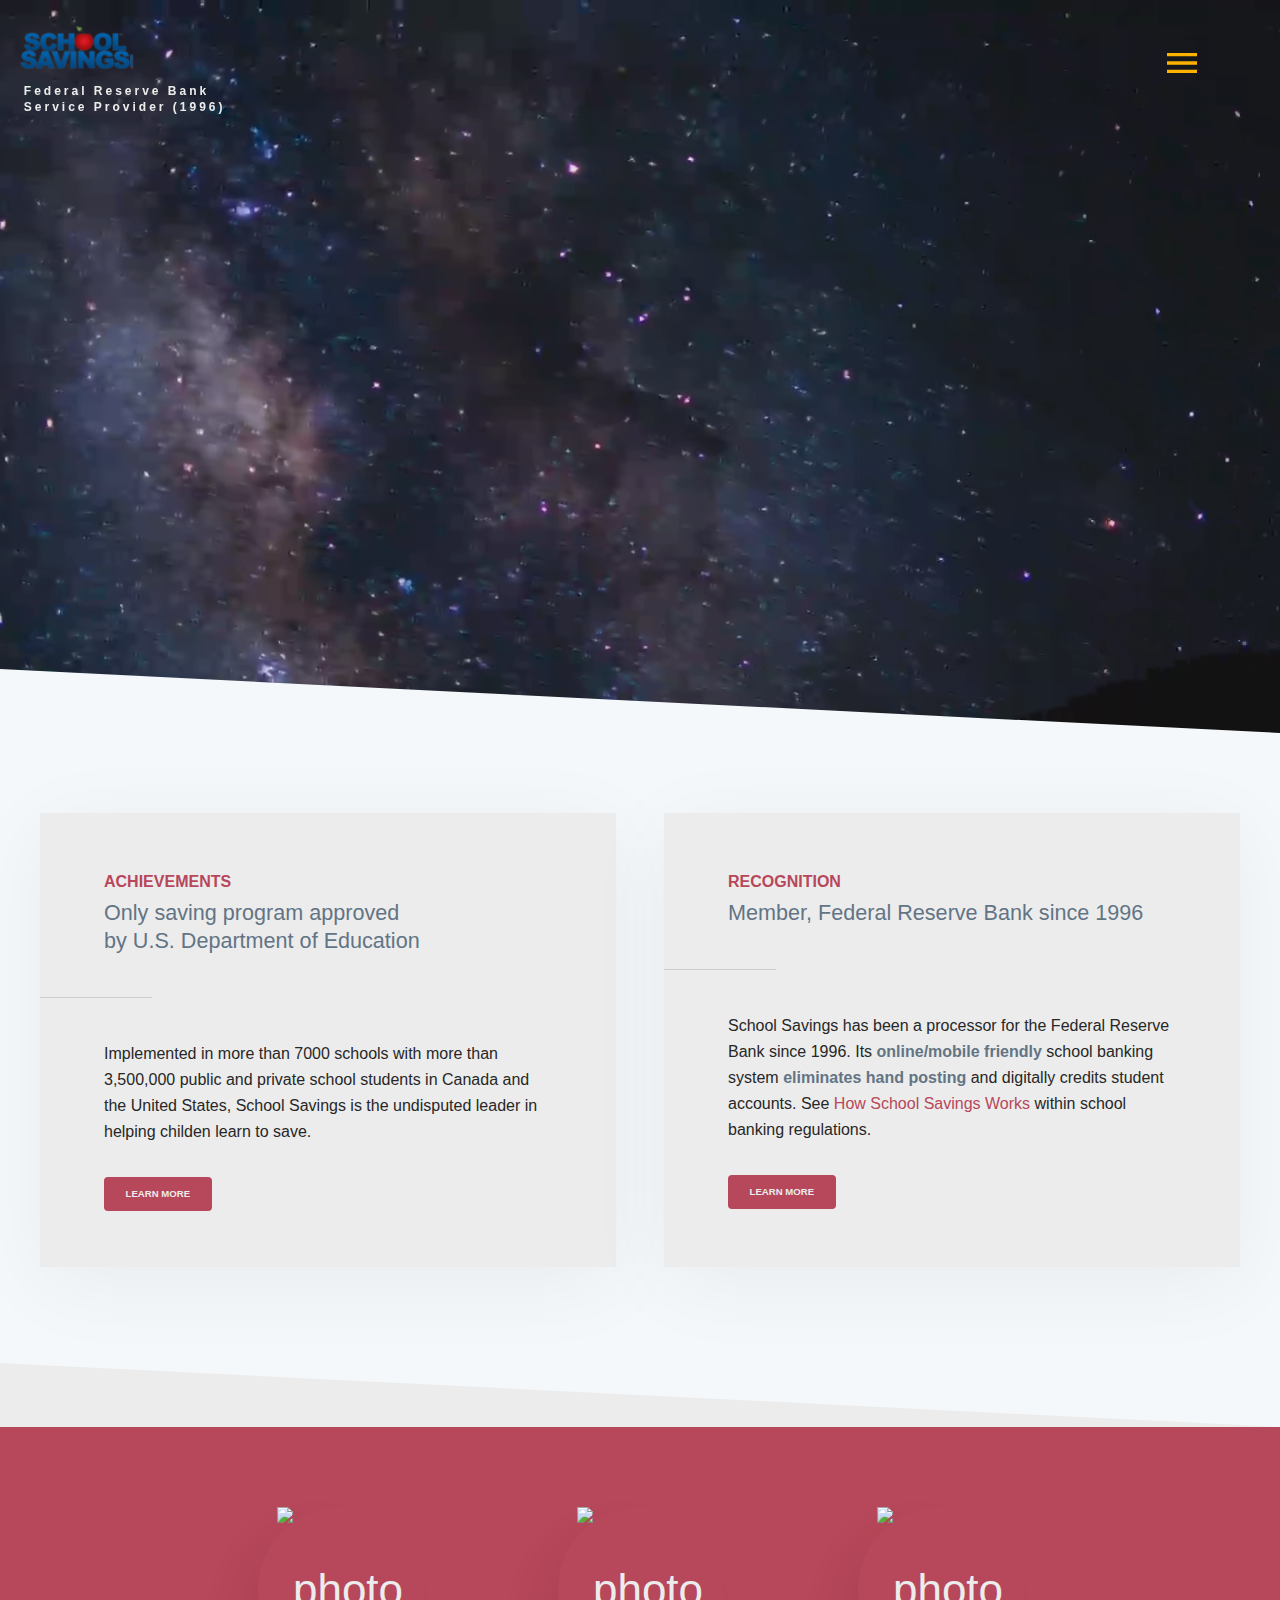
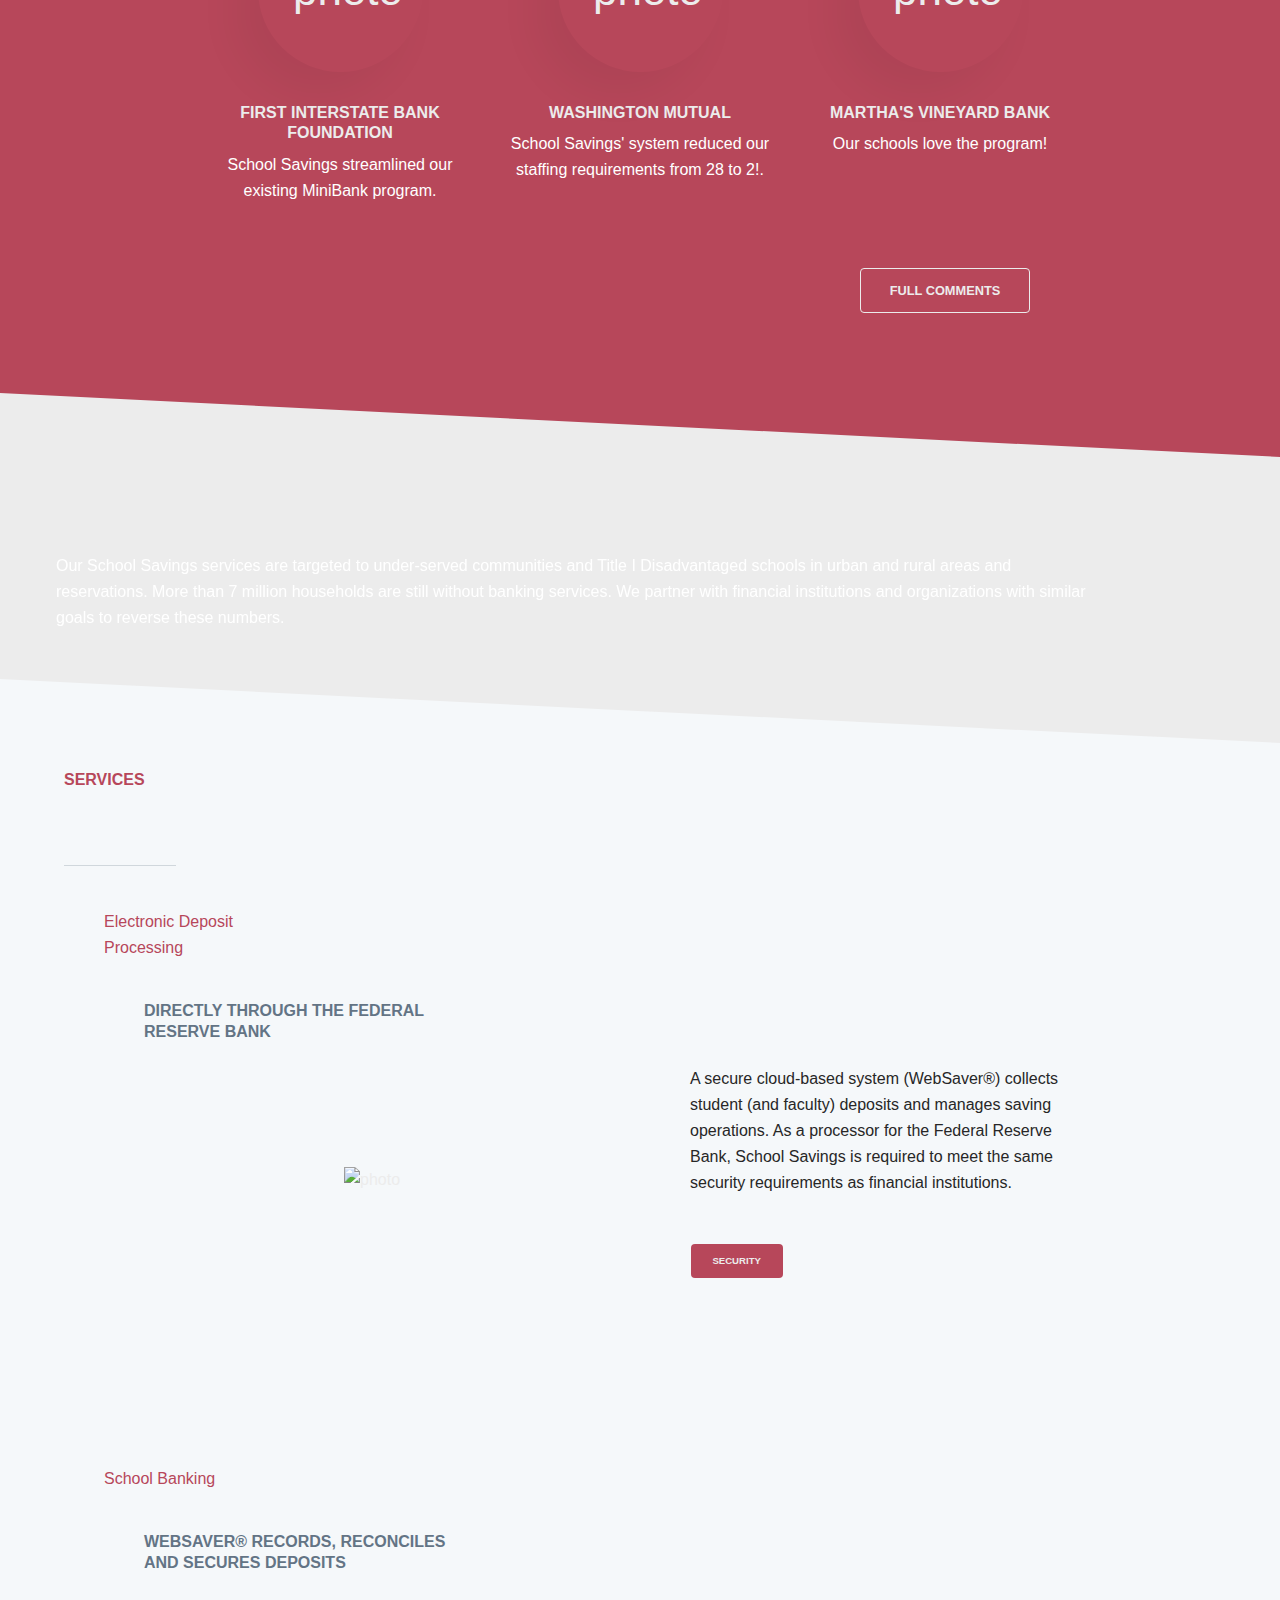
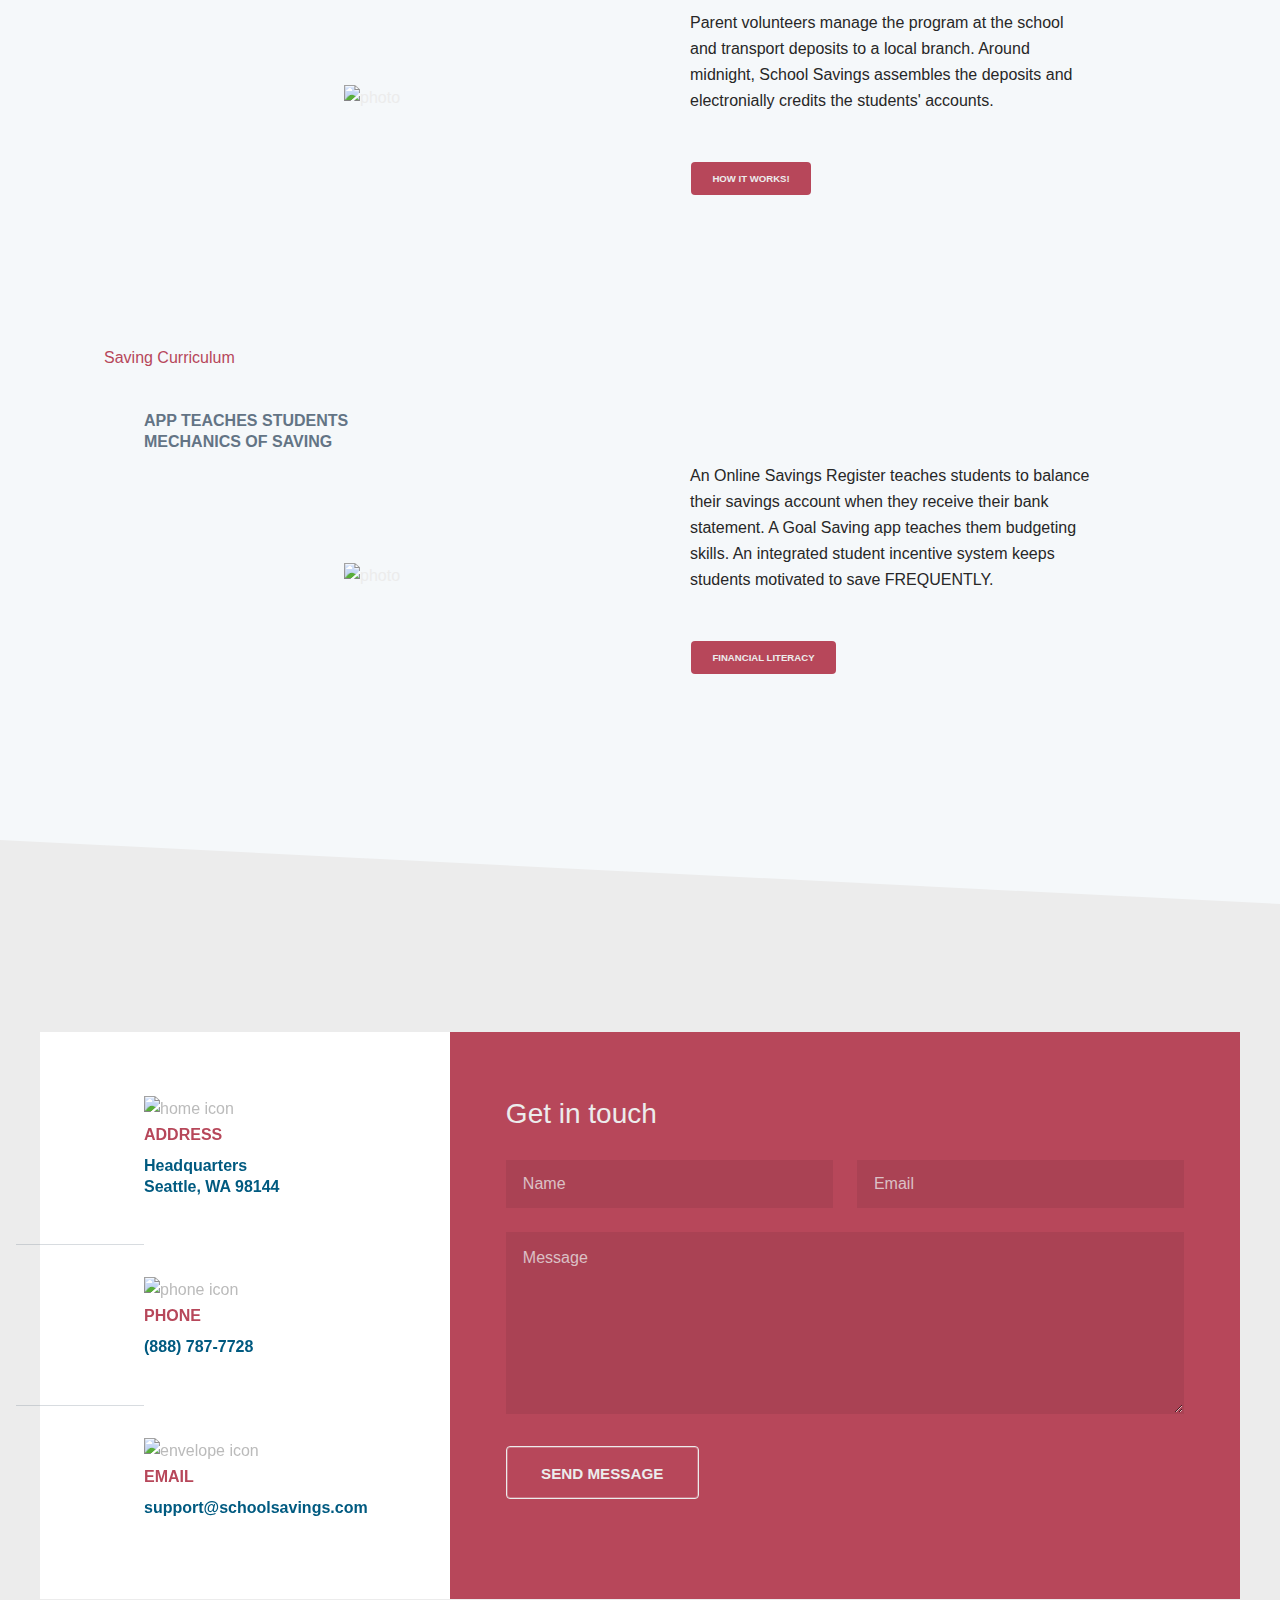
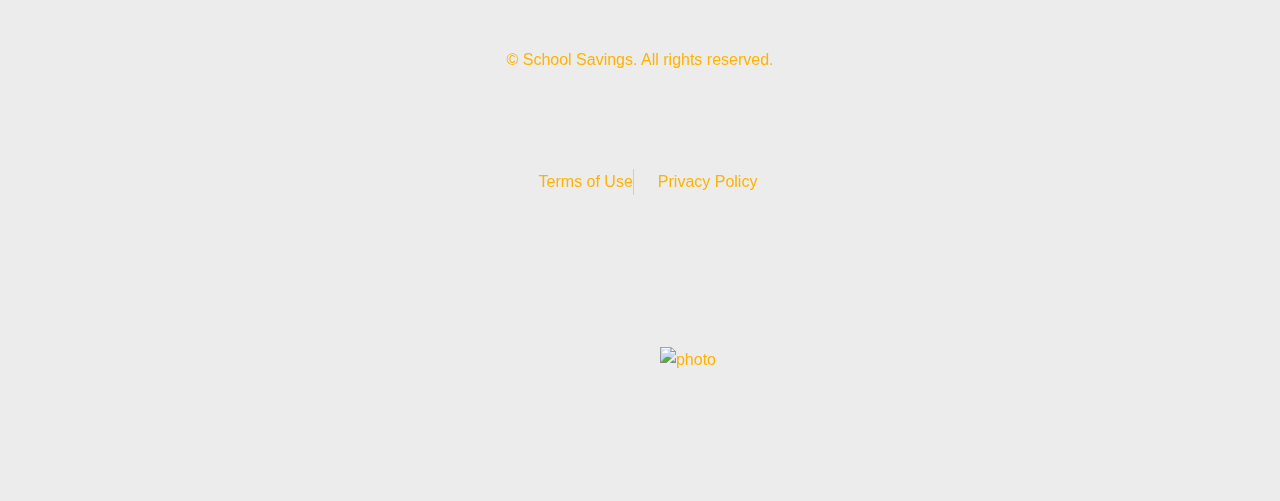
==== commit 1fd0c1c4: "poster css" ====
--- a/index.html
+++ b/index.html
@@ -170,7 +170,8 @@
 				</h6>
 			</div>
 			<video src="images/dark_stary_sky.mp4" muted autoplay loop
-				playsinline poster="images/poster.png"></video>
+				playsinline preload="auto"
+				poster="images/poster.png"></video>
 
 
 		</section>
--- a/assets/css/main.css
+++ b/assets/css/main.css
@@ -5506,6 +5506,16 @@
   opacity: 1;
 }
 
+.poster {
+  min-width: 100%;
+  min-height: 100%;
+  object-fit: cover;
+  position: absolute;
+  top: 50%;
+  left: 50%;
+  transform: translate(-50%, -50%);
+}
+
 
 #banner .inner h1 {
   color: #33bbcf;
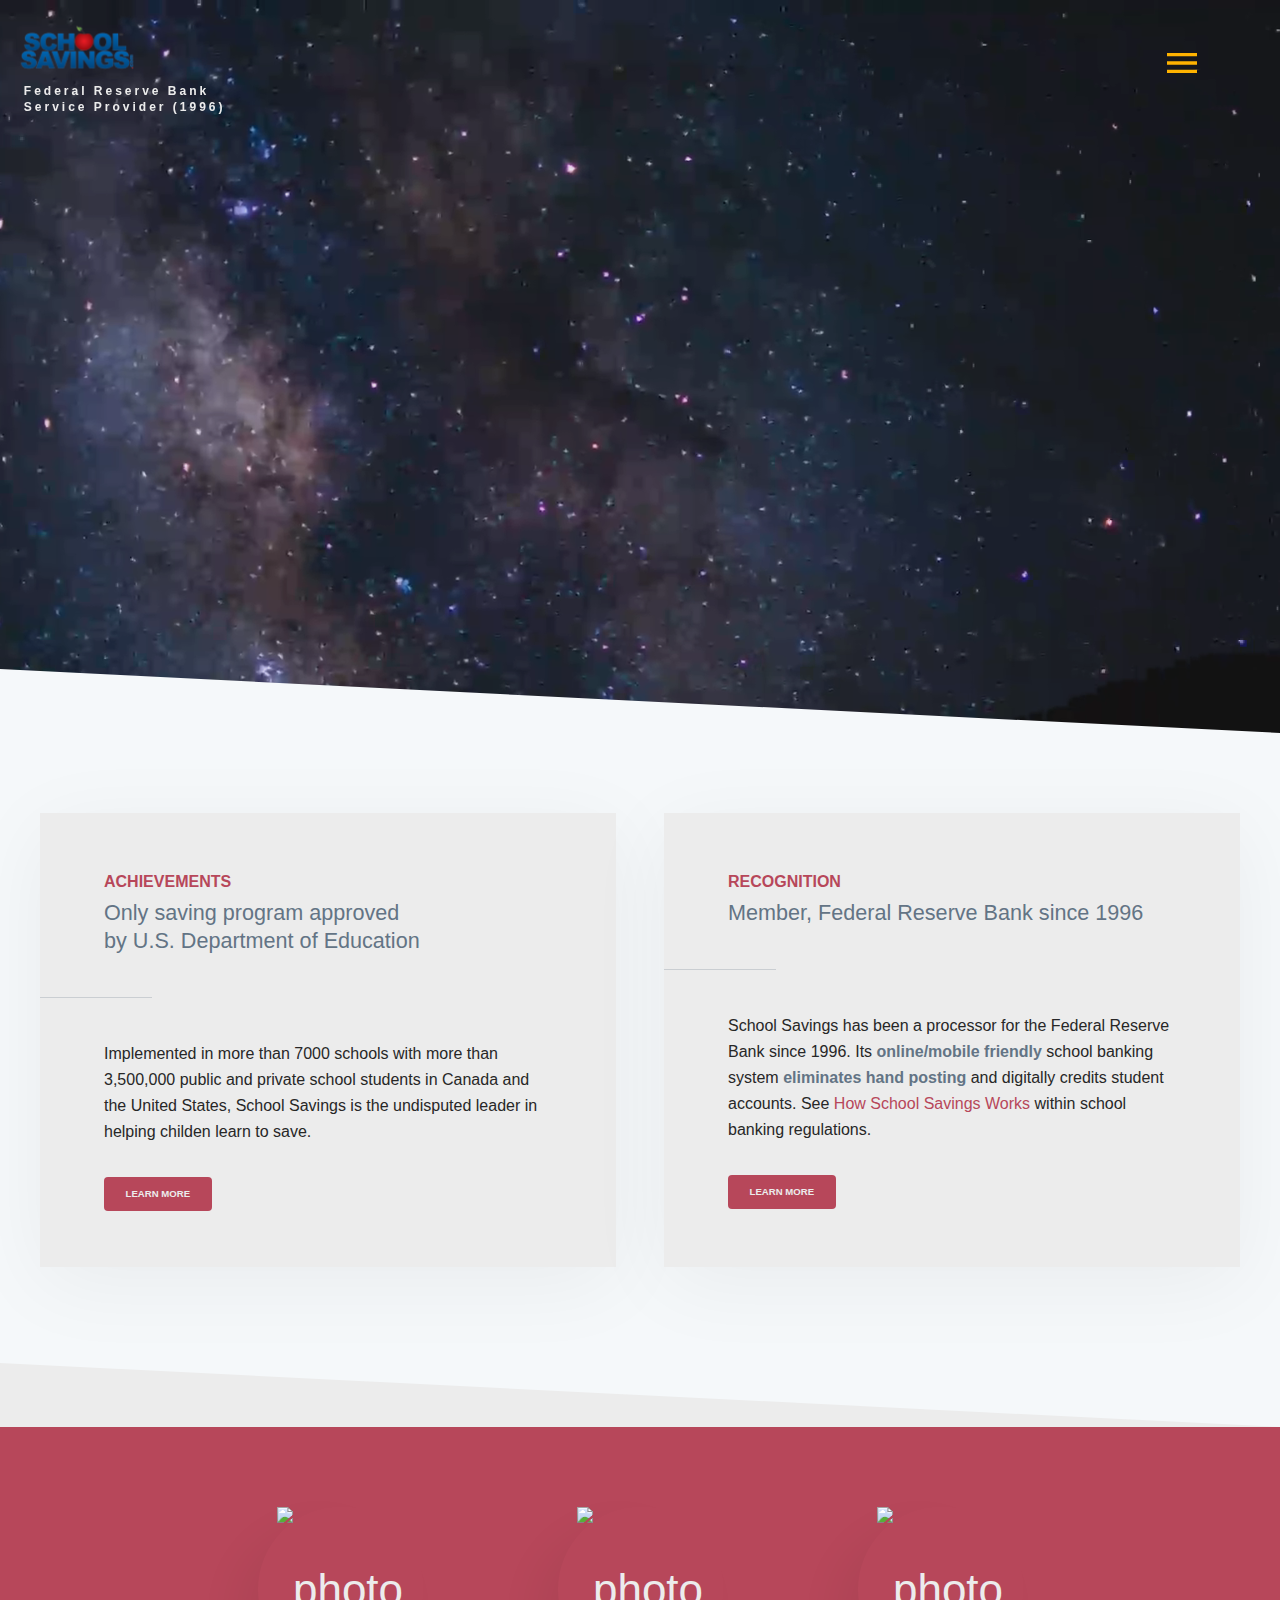
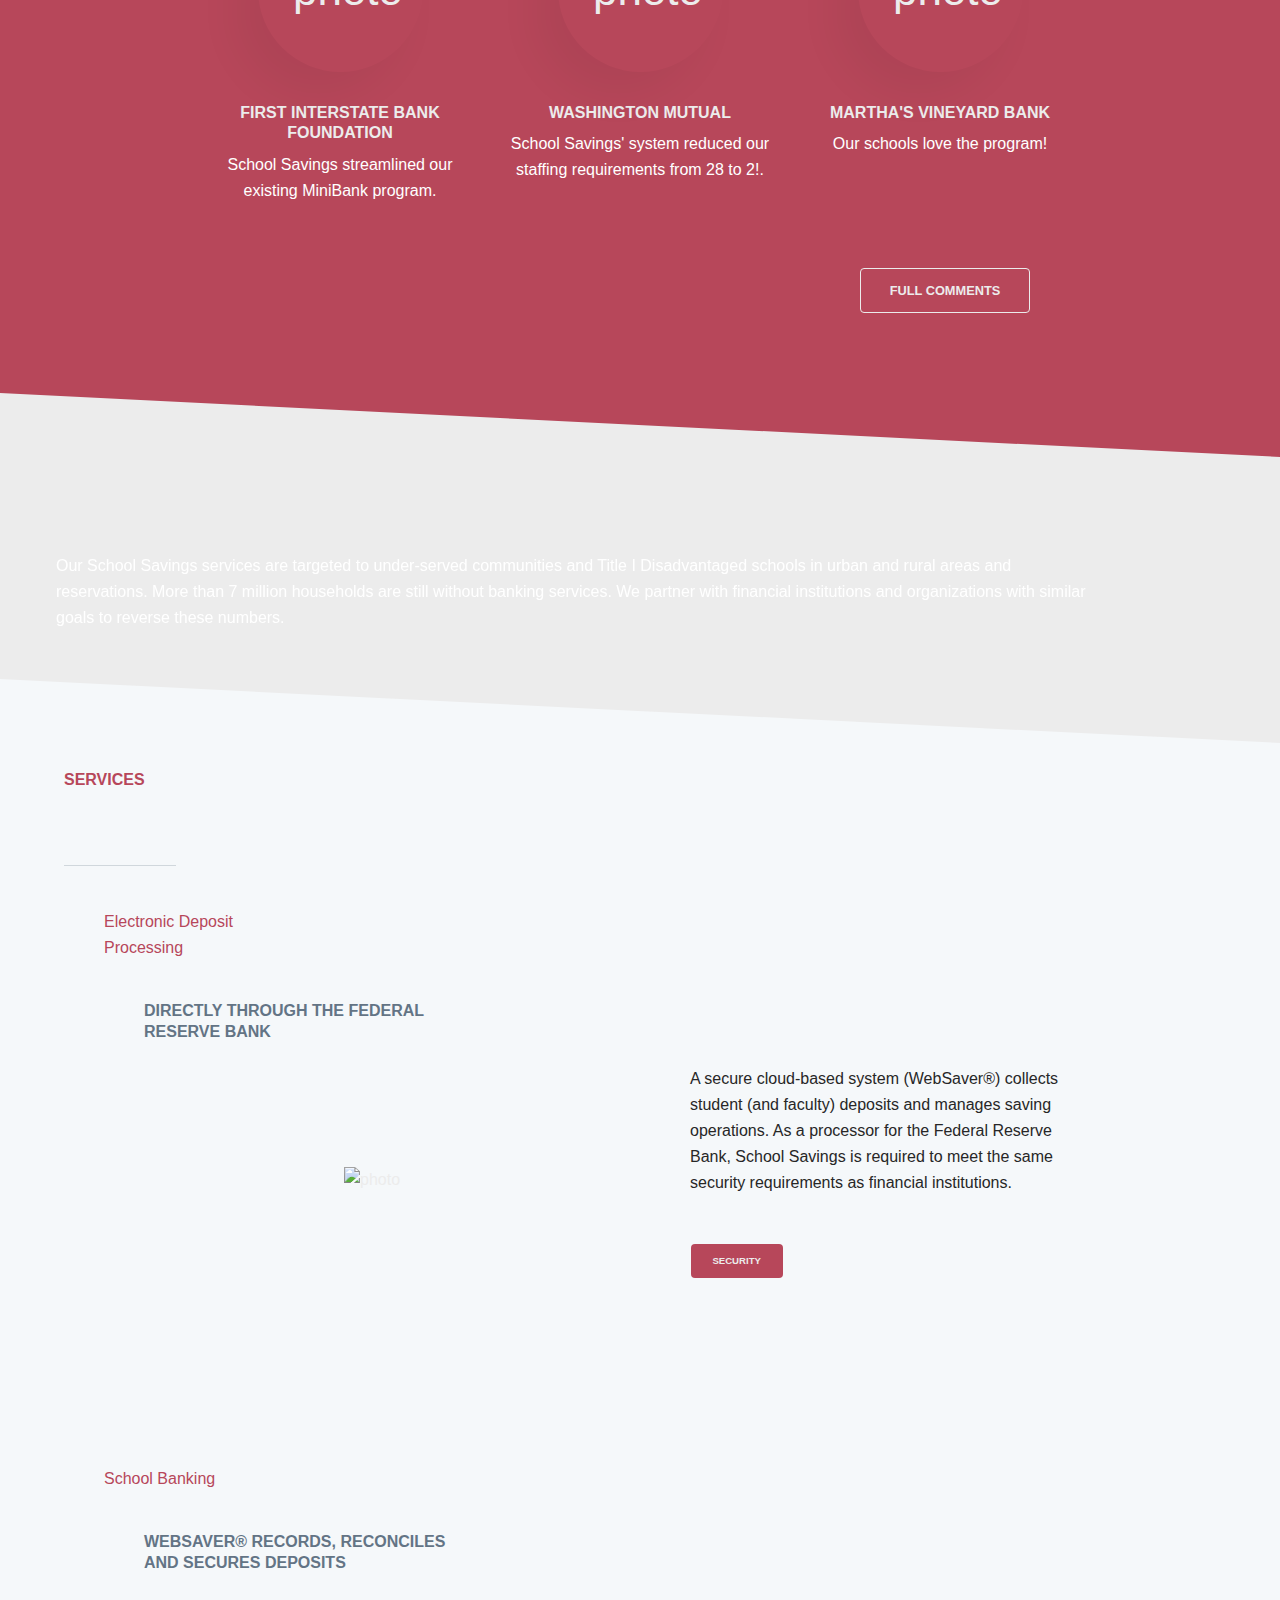
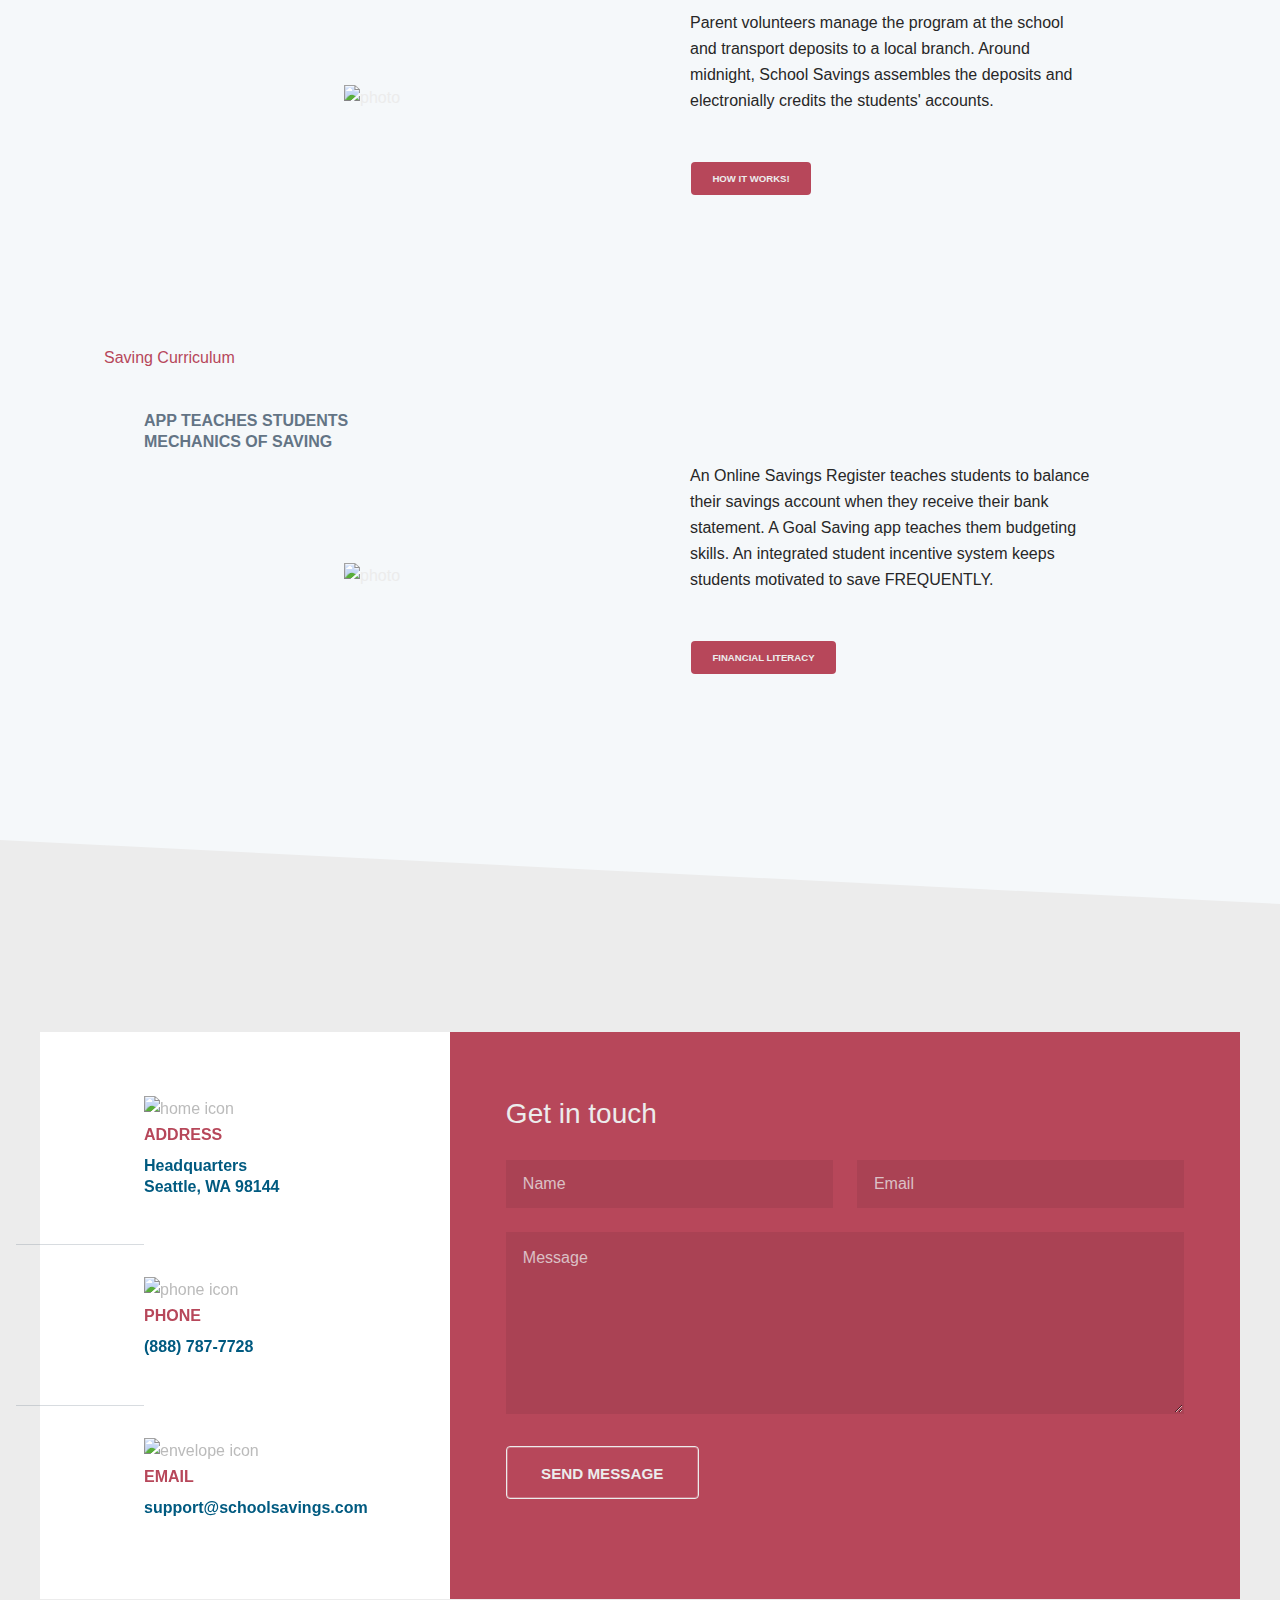
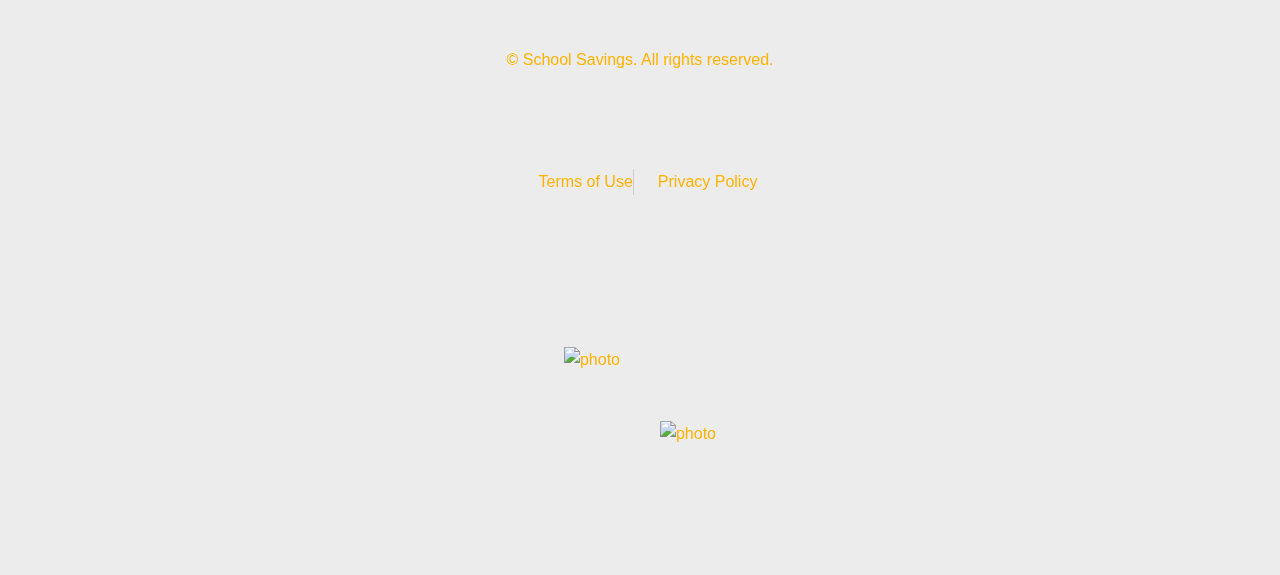
==== commit 11074416: "comodo again" ====
--- a/index.html
+++ b/index.html
@@ -508,12 +508,12 @@
 			<br><br>
 
 			<div class="ssl-container">
-				<!-- <div id="rapid">
+				<div id="rapid">
 					<img src="./images/rapid.jpg" alt="photo" />
-				</div> -->
+				</div>
 
 				<div id="comodo">
-					<img src="./images/comodoLogo.jpg" alt="photo" />
+					<img src="./images/ComodoLogo.jpg" alt="photo" />
 				</div>
 			</div>
 
--- a/assets/css/main.css
+++ b/assets/css/main.css
@@ -4557,7 +4557,7 @@
     height: auto;
   }
 
-  #comodo img {
+  #comodo .ssl-container {
     width: 100%;
     height: auto;
   }
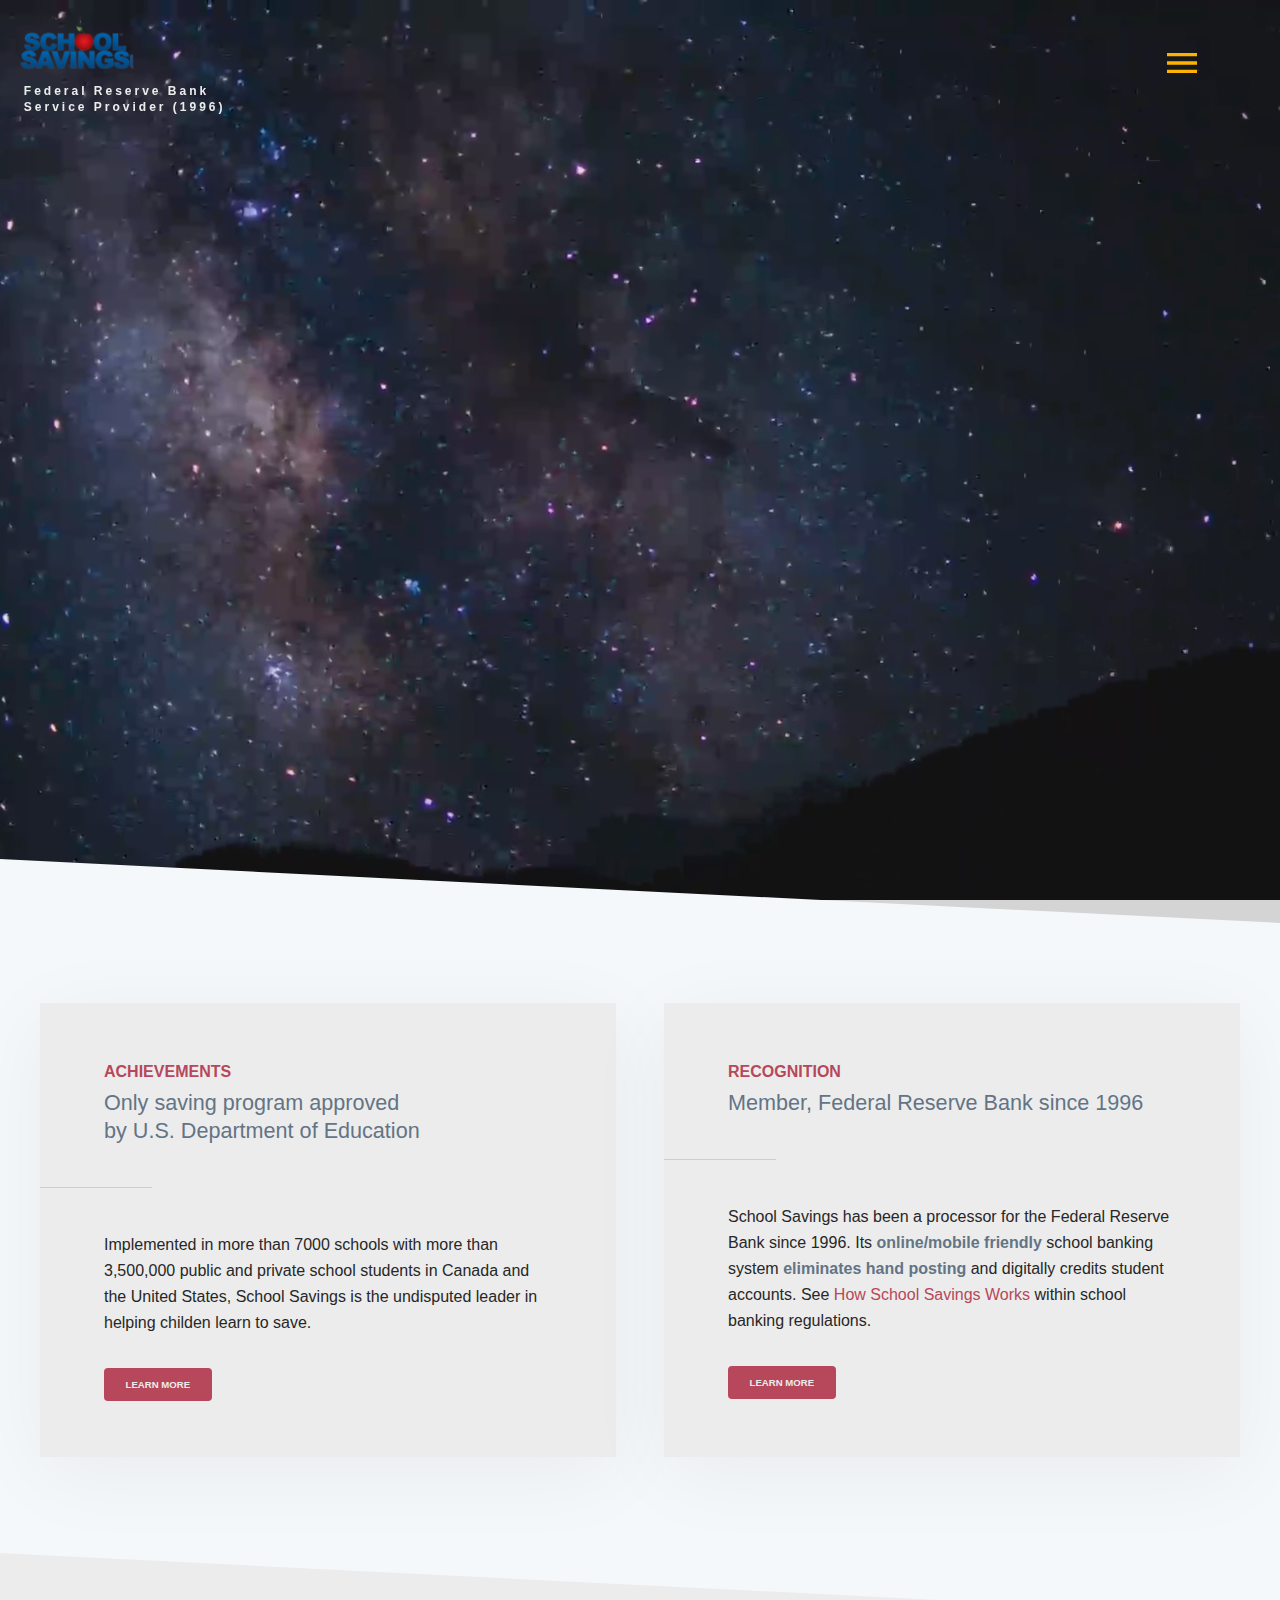
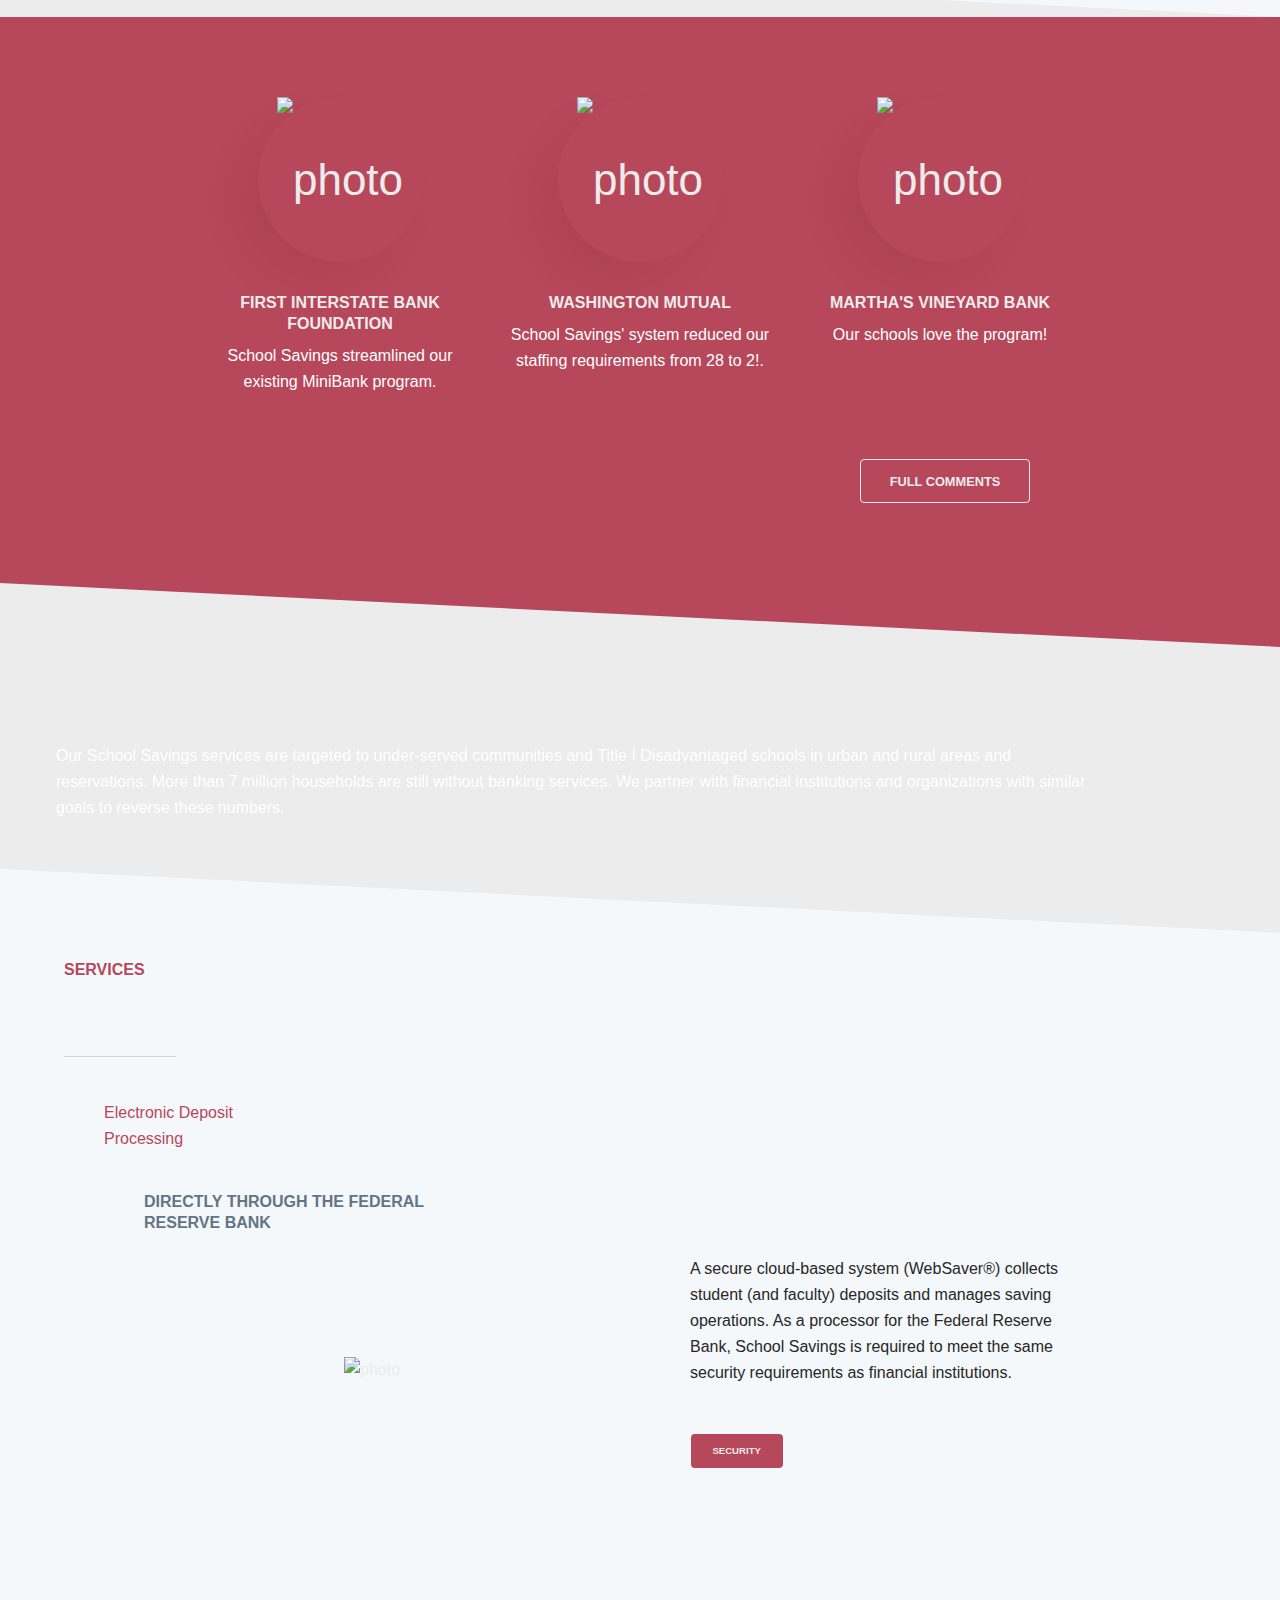
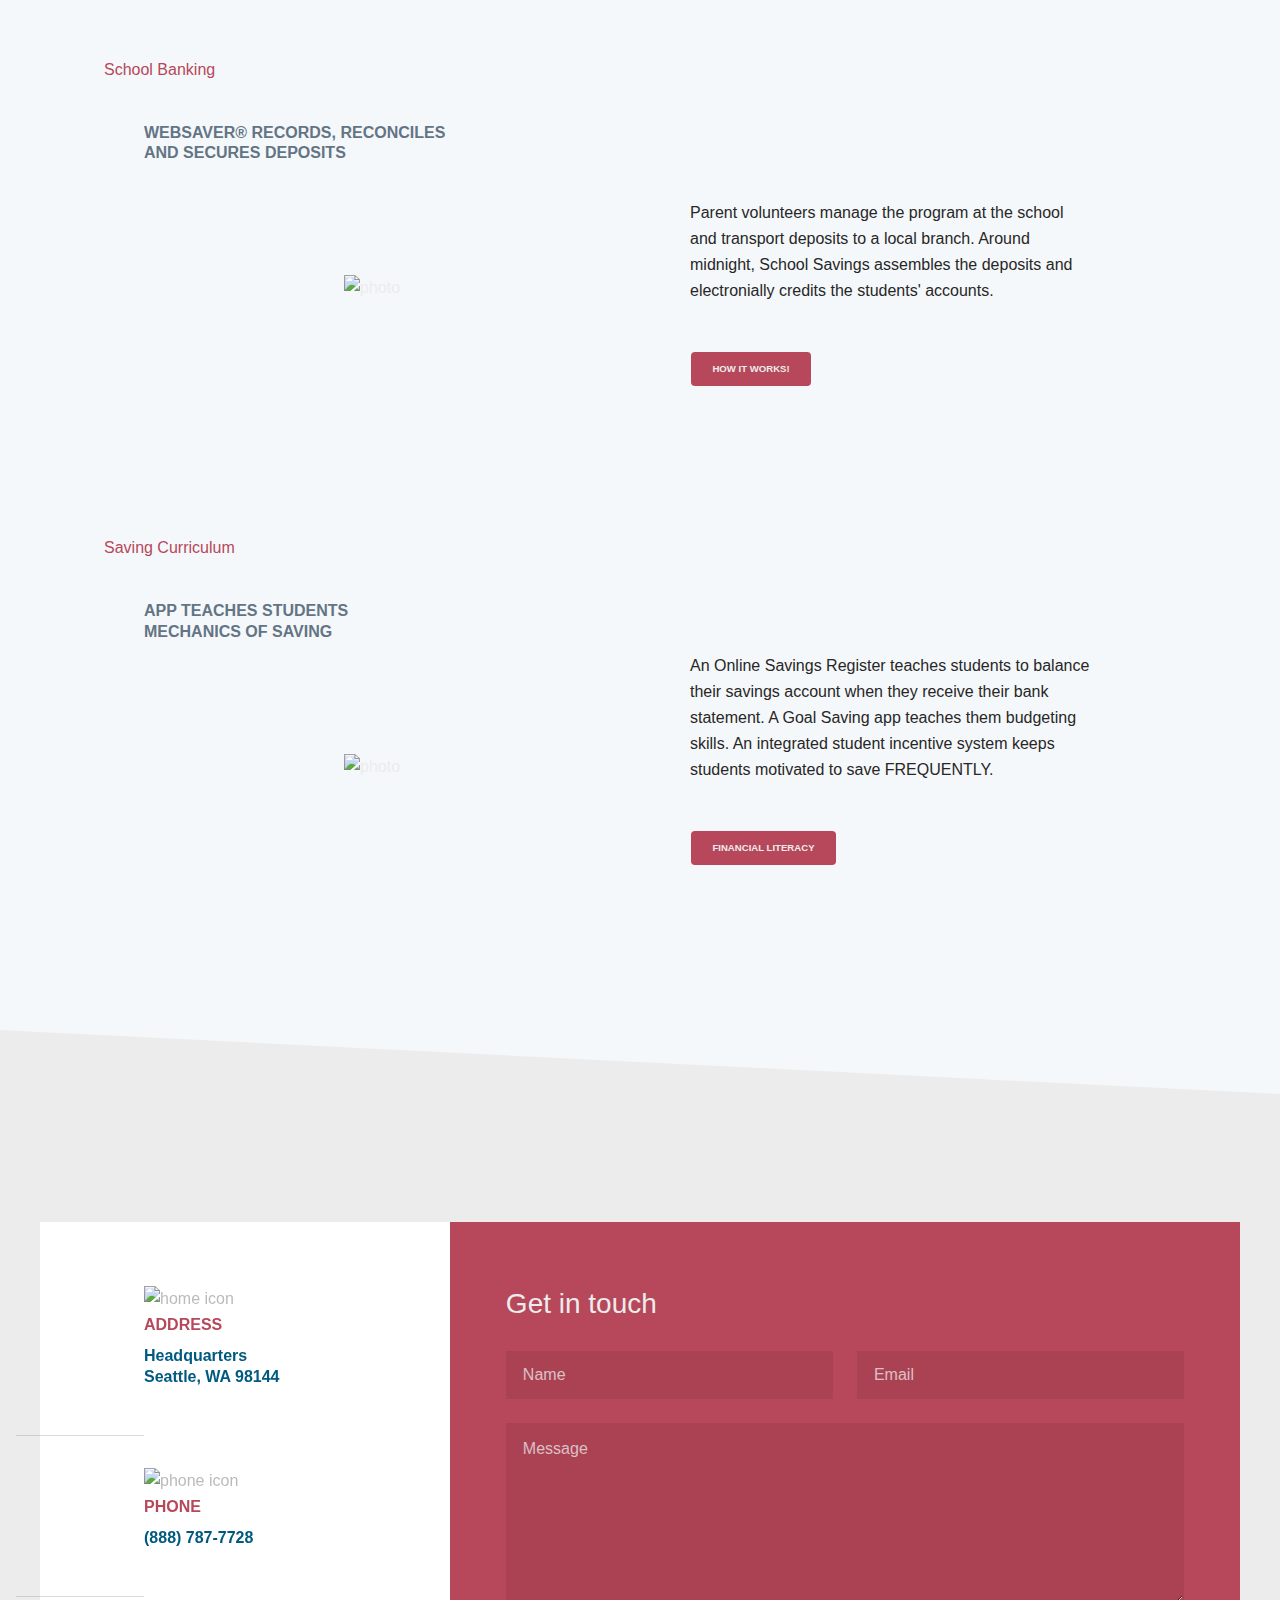
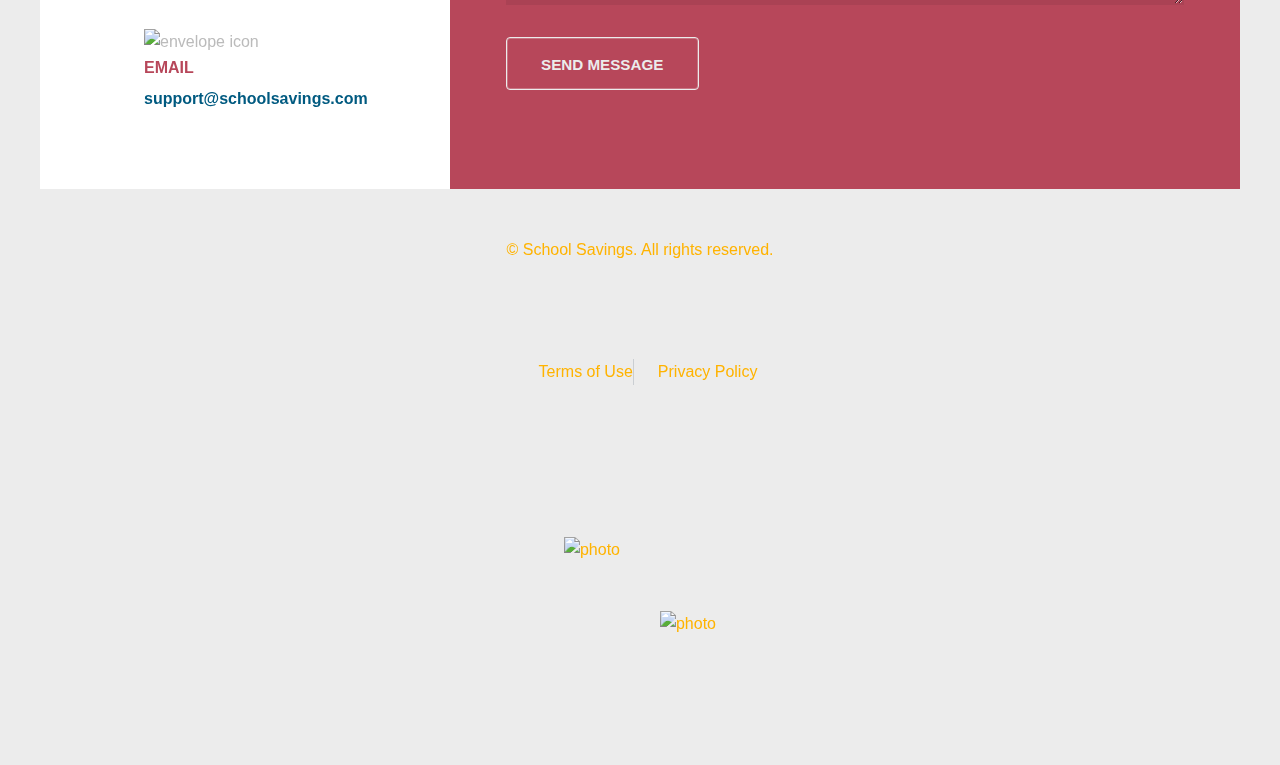
==== commit 41456e1c: "Added Holiday message" ====
--- a/index.html
+++ b/index.html
@@ -123,6 +123,20 @@
 		<!-- Banner -->
 		<section id="banner">
 			<div class="inner">
+				<h1 class="holidays"><span style="background: radial-gradient(64.18% 64.18% at 71.16% 35.69%,
+													hsl(78, 79%, 70%) 0.89%,
+													#bef3f5 1.23%,
+													#dff5be35.12%,
+													#d8ed1b 2.04%,
+													#e23e08 130.54%,
+													#cbee18  130.12%,
+													#cdec43  130%);
+
+											-webkit-background-clip: text;
+											background-clip: text;
+											-webkit-text-fill-color: transparent"><br>HAPPY HOLIDAYS!
+						</style>
+					</span></h1>
 
 				<h6 class="dreams">Empower your Dreams with</h6>
 				<h1><span style="background: radial-gradient(64.18% 64.18% at 71.16% 35.69%,
--- a/assets/css/main.css
+++ b/assets/css/main.css
@@ -4689,7 +4689,7 @@
 }
 
 #popup {
-  background-image: linear-gradient(120deg, hsl(120, 5%, 4%) 50%, hsl(231, 58%, 62%) 90%);
+  background-image: linear-gradient(120deg, hsl(120, 5%, 4%) 50%, hsl(196, 92%, 48%) 90%);
 }
 
 .modal-header {
@@ -4771,7 +4771,7 @@
   color: #ececec;
   font-size: 1rem;
   font-family: var(--modal-font-family);
-  background-image: linear-gradient(120deg, hsl(120, 5%, 4%) 50%, hsl(231, 58%, 62%) 90%);
+  background-image: linear-gradient(120deg, hsl(120, 5%, 4%) 50%, hsl(22, 92%, 48%) 90%);
 }
 
 @media (min-width: 40em) {
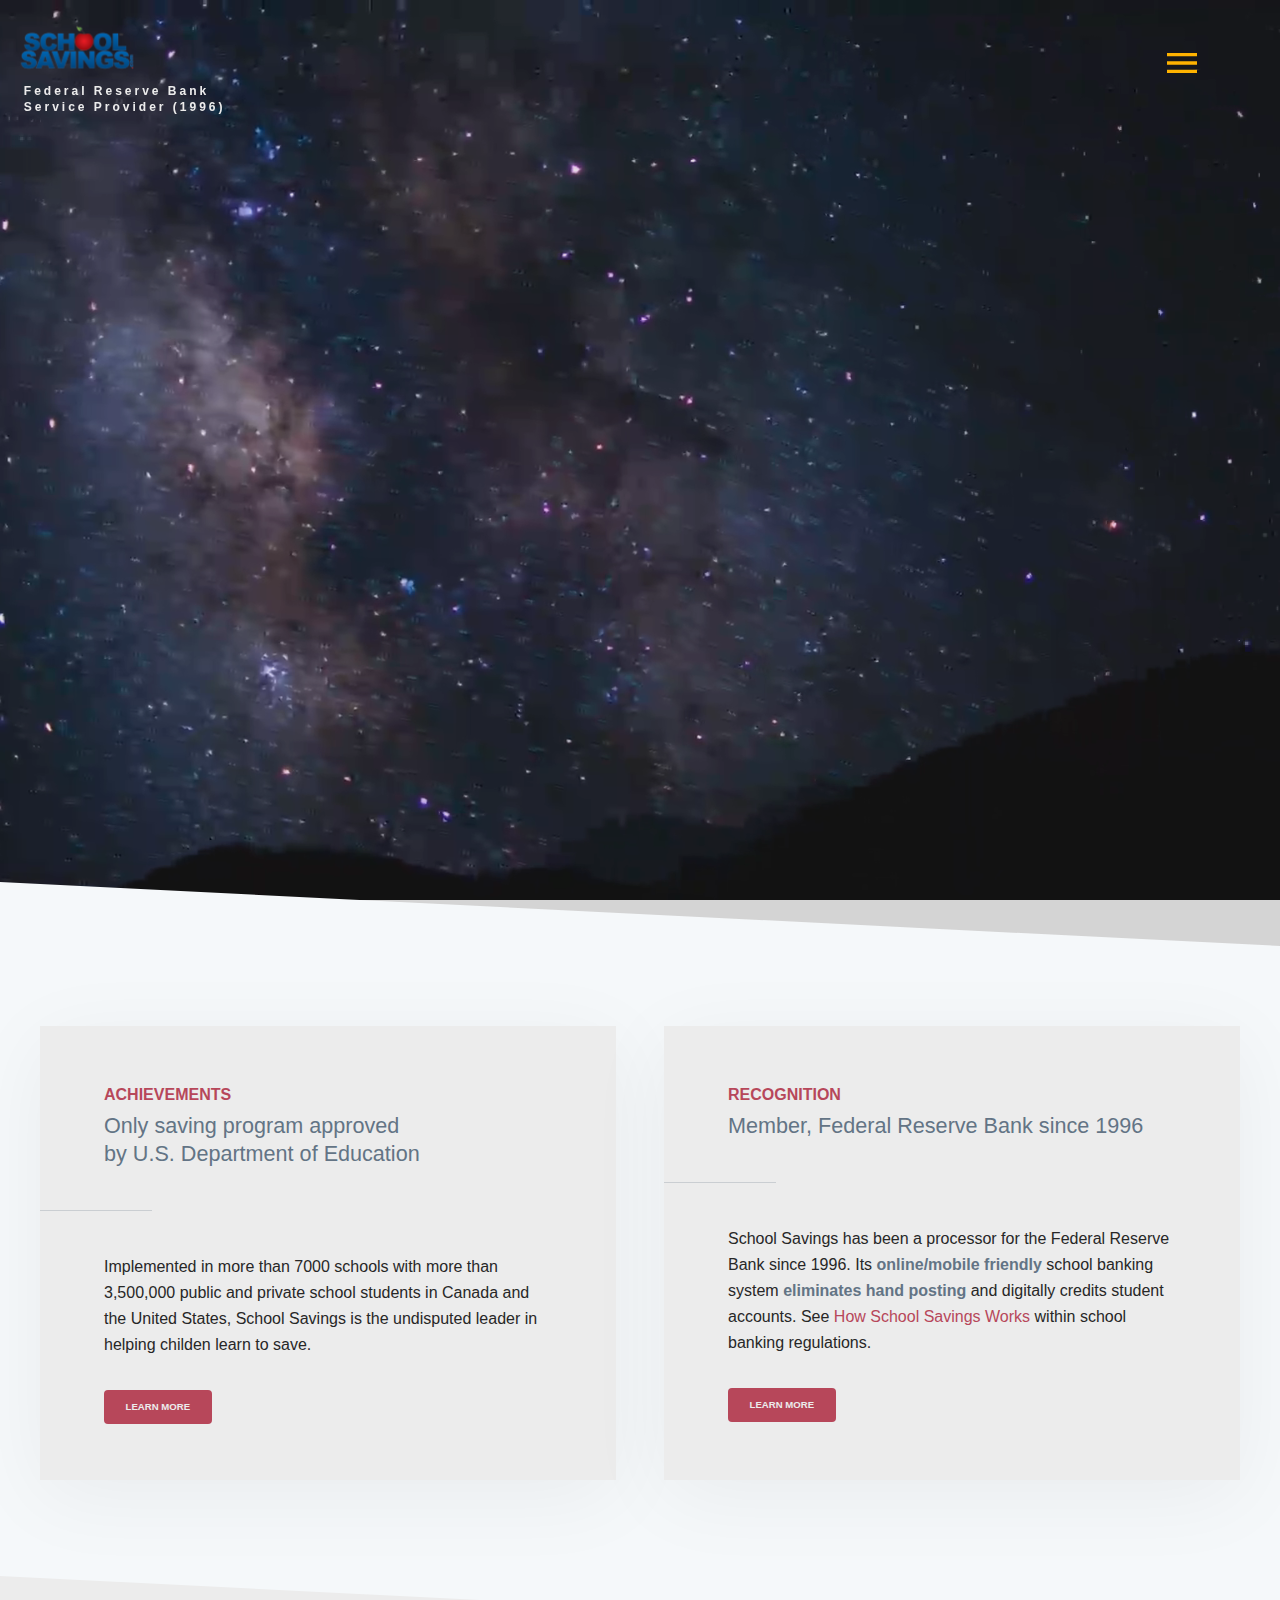
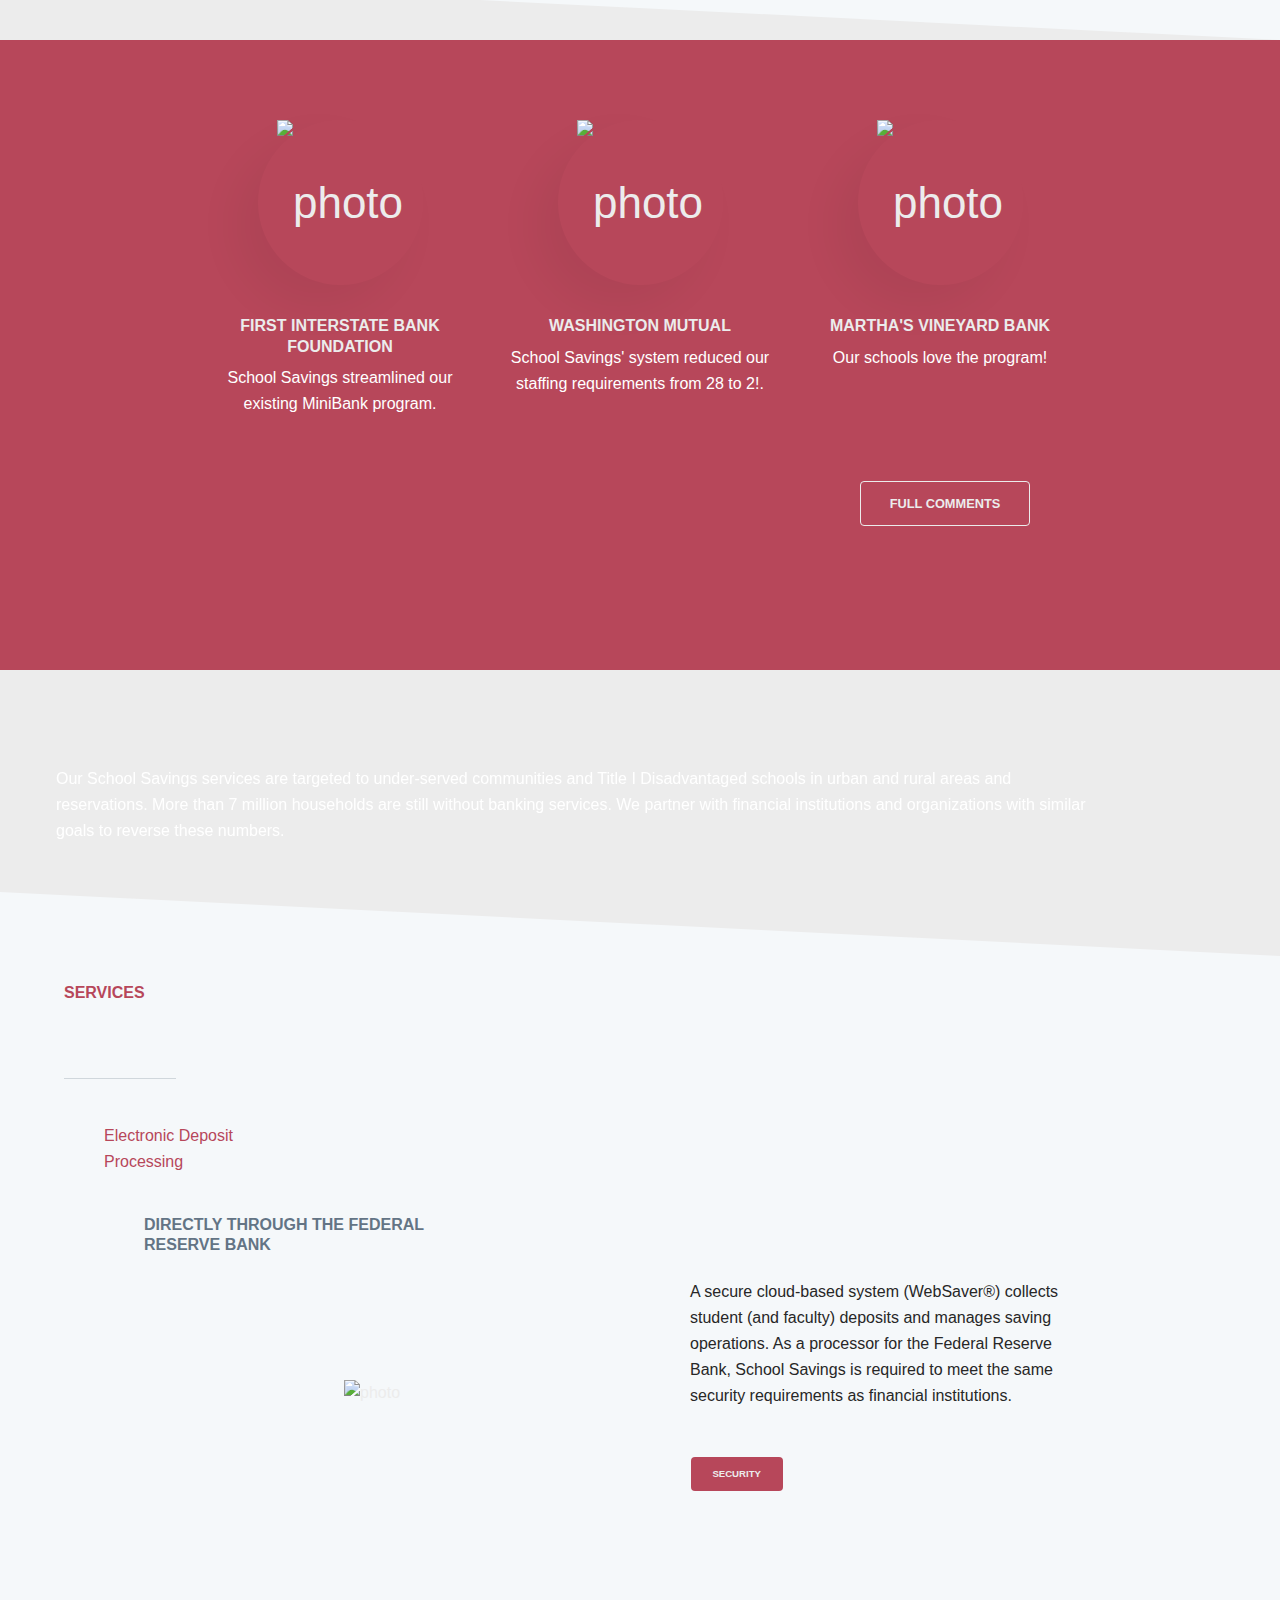
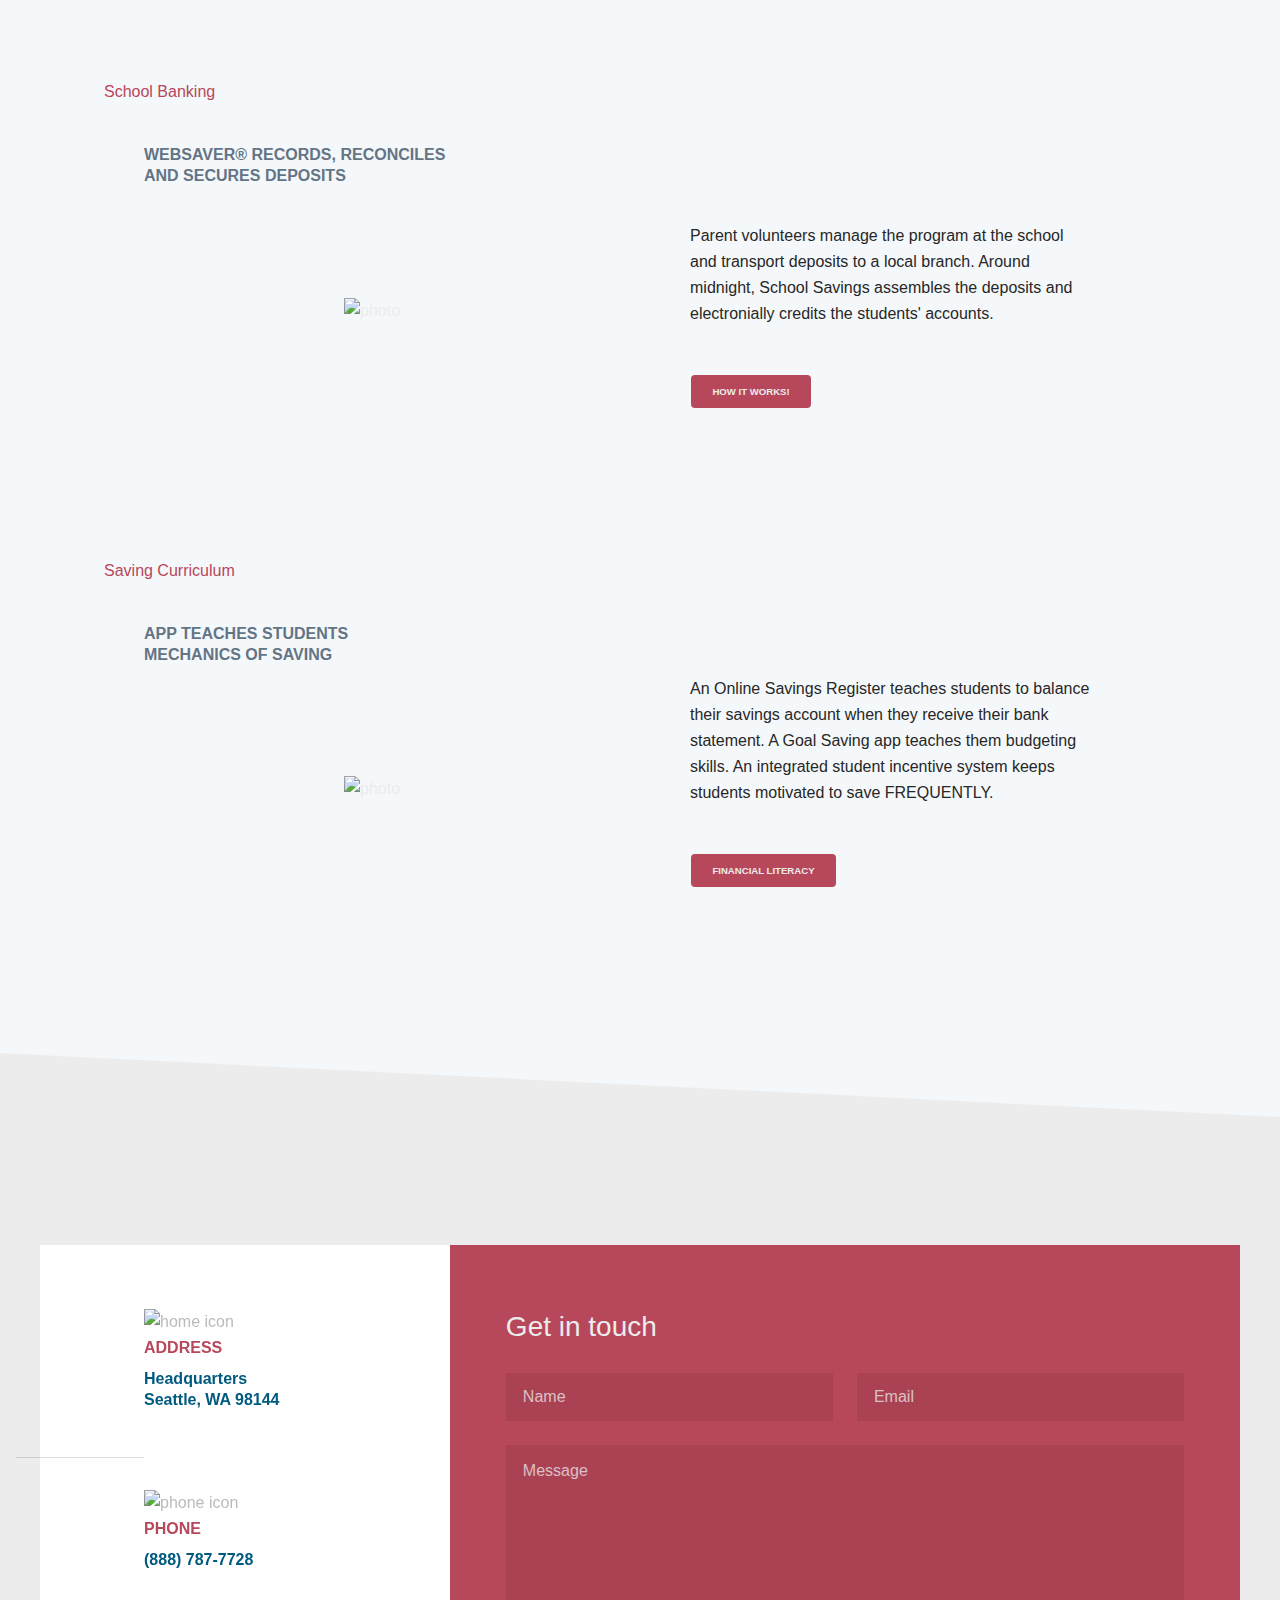
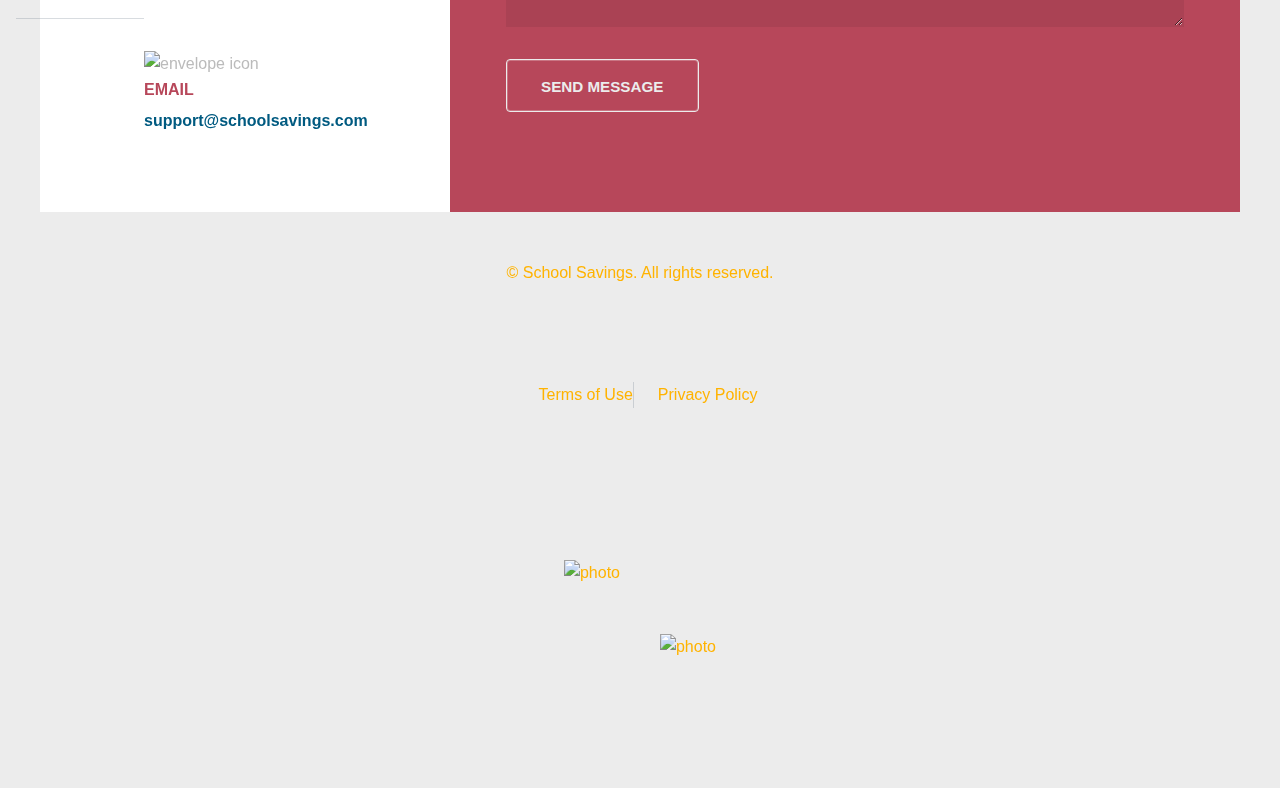
==== commit b7f3a7ca: "Happy New Year file" ====
--- a/index.html
+++ b/index.html
@@ -123,20 +123,24 @@
 		<!-- Banner -->
 		<section id="banner">
 			<div class="inner">
-				<h1 class="holidays"><span style="background: radial-gradient(64.18% 64.18% at 71.16% 35.69%,
-													hsl(78, 79%, 70%) 0.89%,
+				<div class="holidays"><span style="background: radial-gradient(64.18% 64.18% at 71.16% 35.69%,
+													hsl(49, 94%, 42%)  30.12%,
 													#bef3f5 1.23%,
-													#dff5be35.12%,
-													#d8ed1b 2.04%,
-													#e23e08 130.54%,
-													#cbee18  130.12%,
-													#cdec43  130%);
+													#dff5be 35.12%,
+													#bdc3c7 2.04%,
+													hsl(49, 94%, 42%)  130.12%,
+													hsl(49, 94%, 42%)  130.12%,
+													#bdc3c7  2.04%
+  130%);
 
 											-webkit-background-clip: text;
 											background-clip: text;
-											-webkit-text-fill-color: transparent"><br>HAPPY HOLIDAYS!
-						</style>
-					</span></h1>
+											-webkit-text-fill-color: transparent"><br>HAPPY NEW YEAR!
+
+						<!--
+						</style> -->
+					</span>
+				</div>
 
 				<h6 class="dreams">Empower your Dreams with</h6>
 				<h1><span style="background: radial-gradient(64.18% 64.18% at 71.16% 35.69%,
@@ -154,9 +158,8 @@
 					</span></h1>
 				<div class="paragraph-container">
 					<p class="dream-talk">
-						...to become a space traveler, a rock
-						climber, a coder, a dinosaur
-						trainer, a singer, a veterinarian, a
+						...to become a space traveler, a coder, a dragon
+						trainer, a veterinarian, a
 						Netflix writer, <span
 							style="color:#bef3f5  ;font-size: 1.50rem;font-weight:bold">or
 							a dreamer off to
@@ -183,9 +186,12 @@
 					Save at School!
 				</h6>
 			</div>
-			<video src="images/dark_stary_sky.mp4" muted autoplay loop
-				playsinline preload="auto"
+			<video id="background-video" src="images/dark_stary_sky.mp4"
+				muted autoplay loop playsinline preload="auto"
 				poster="images/poster.png"></video>
+
+			<!-- <video id="confetti-video" src="images/confetti-video.webp"
+				muted autoplay loop playsinline preload="auto"></video> -->
 
 
 		</section>
@@ -498,17 +504,17 @@
 				<li><a
 						href="https://www.facebook.com/Schoolsavingscom-1670778489800555/"><i
 							class="fa fa-facebook fa-3x "
-							style="color: blue" ;></i>
+							style="color: whitesmoke" ;></i>
 					</a></li>
 
 				<li><a href="https://twitter.com/schoolsavings"><i
 							class="fa fa-twitter fa-3x "
-							style="color: blue" ;></i>
+							style="color: whitesmoke" ;></i>
 					</a>
 				</li>
 				<li><a href="https://www.youtube.com/c/schoolsavings "><i
 							class="fa fa-youtube fa-3x "
-							style="color: blue" ;></i></a></li>
+							style="color: whitesmoke" ;></i></a></li>
 			</ul>
 		</div>
 		<div class="regulations ">
--- a/assets/css/main.css
+++ b/assets/css/main.css
@@ -3230,10 +3230,11 @@
   position: relative;
 }
 
+/*
 .wrapper:before,
 .wrapper:after {
   background-image: url("data:image/svg+xml;charset=utf8,%3Csvg xmlns='http://www.w3.org/2000/svg' width='100' height='100' viewBox='0 0 100 100' preserveAspectRatio='none'%3E%3Cpolygon points='0,0 0,100 100,100' style='fill:%23ececec%3B' /%3E%3C/svg%3E");
-}
+} */
 
 .wrapper>.inner {
   margin: 0 auto;
@@ -5530,6 +5531,11 @@
   overflow: hidden;
 }
 
+#banner .inner .holidays {
+  font-size: 3rem;
+  margin-bottom: 1em;
+}
+
 #banner .paragraph-container {
   display: flex;
   justify-content: center;
@@ -5694,7 +5700,7 @@
 @media screen and (max-width: 736px) {
   #banner .inner h1 {
     font-size: 2.25em;
-    color: #ececec;
+    /* color: #ececec; */
     margin-bottom: 1em;
     padding-top: 1em;
   }
@@ -5742,6 +5748,12 @@
     text-transform: uppercase;
     font-family: 'Poppins', sans-serif;
     color: #ececec;
+  }
+
+  #banner .inner .holidays {
+    font-size: 1.5rem;
+    margin-bottom: -1em;
+
   }
 
   #banner .inner .dreams {
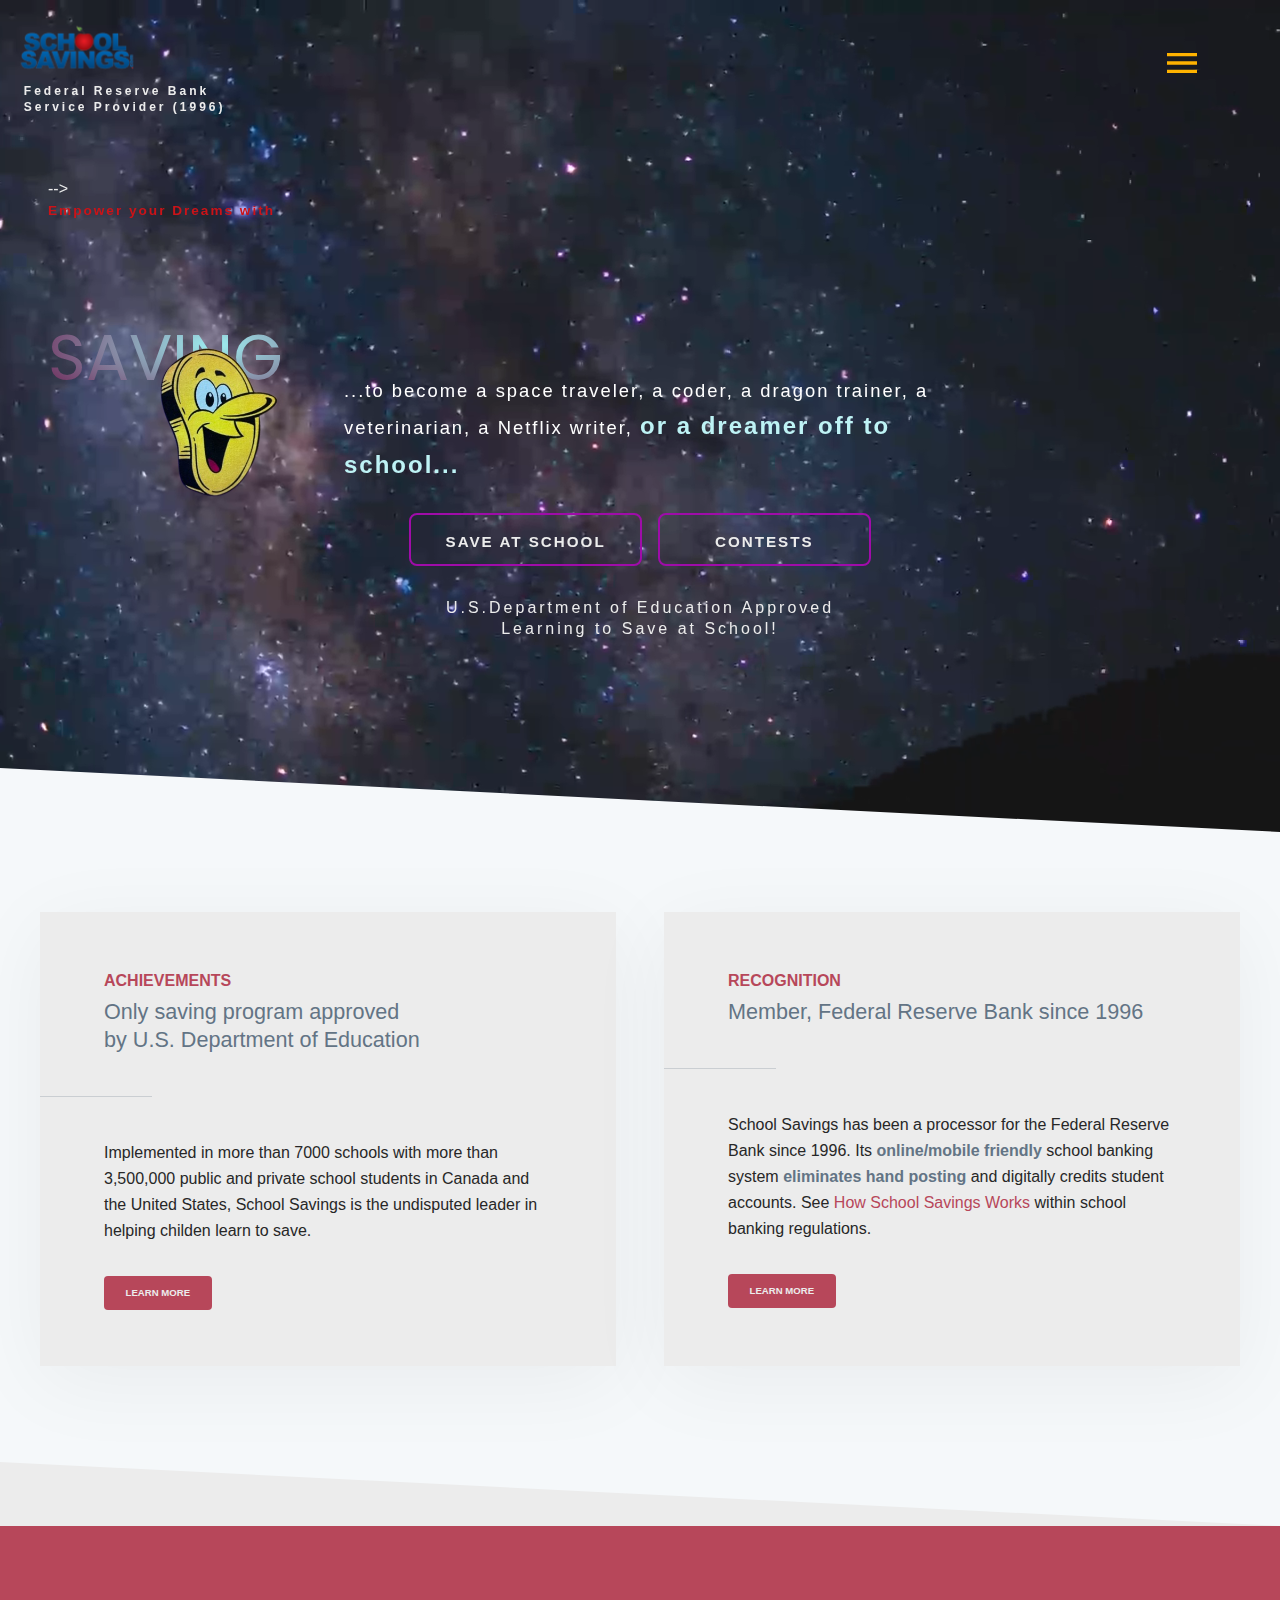
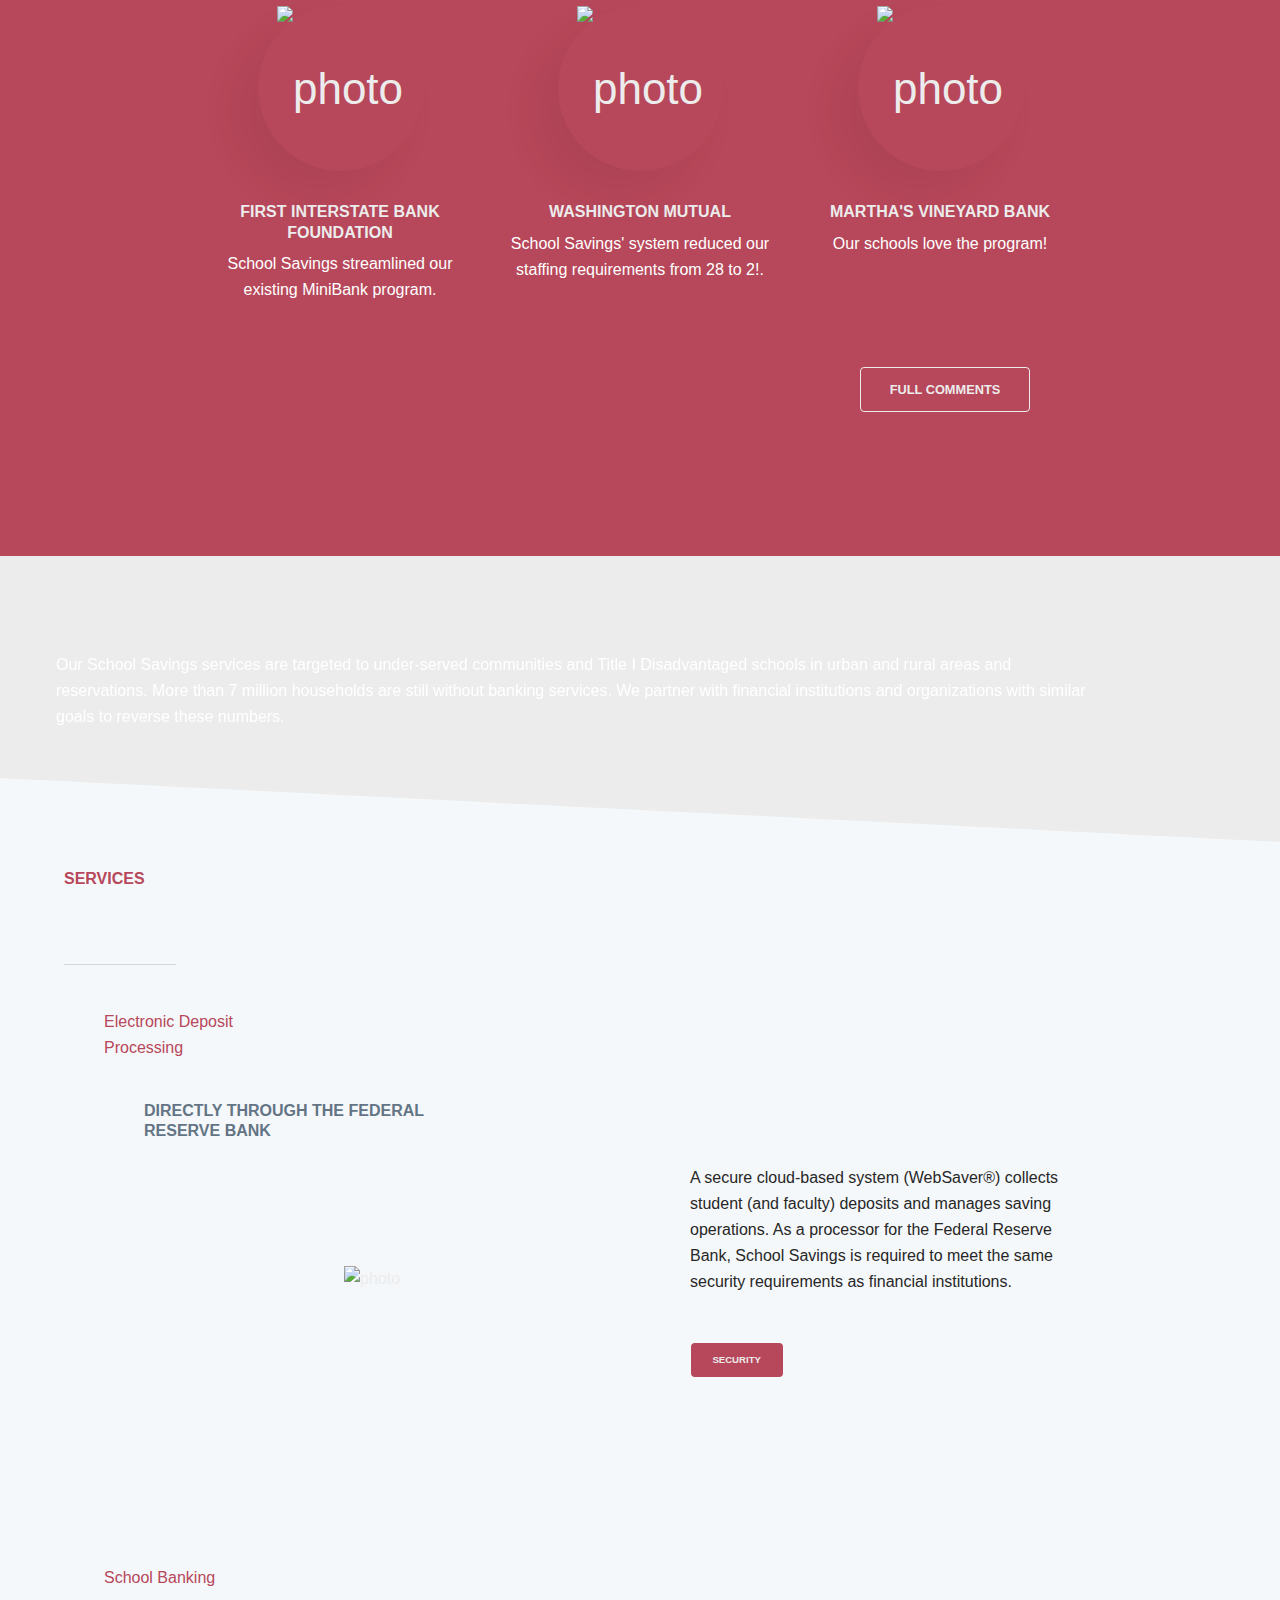
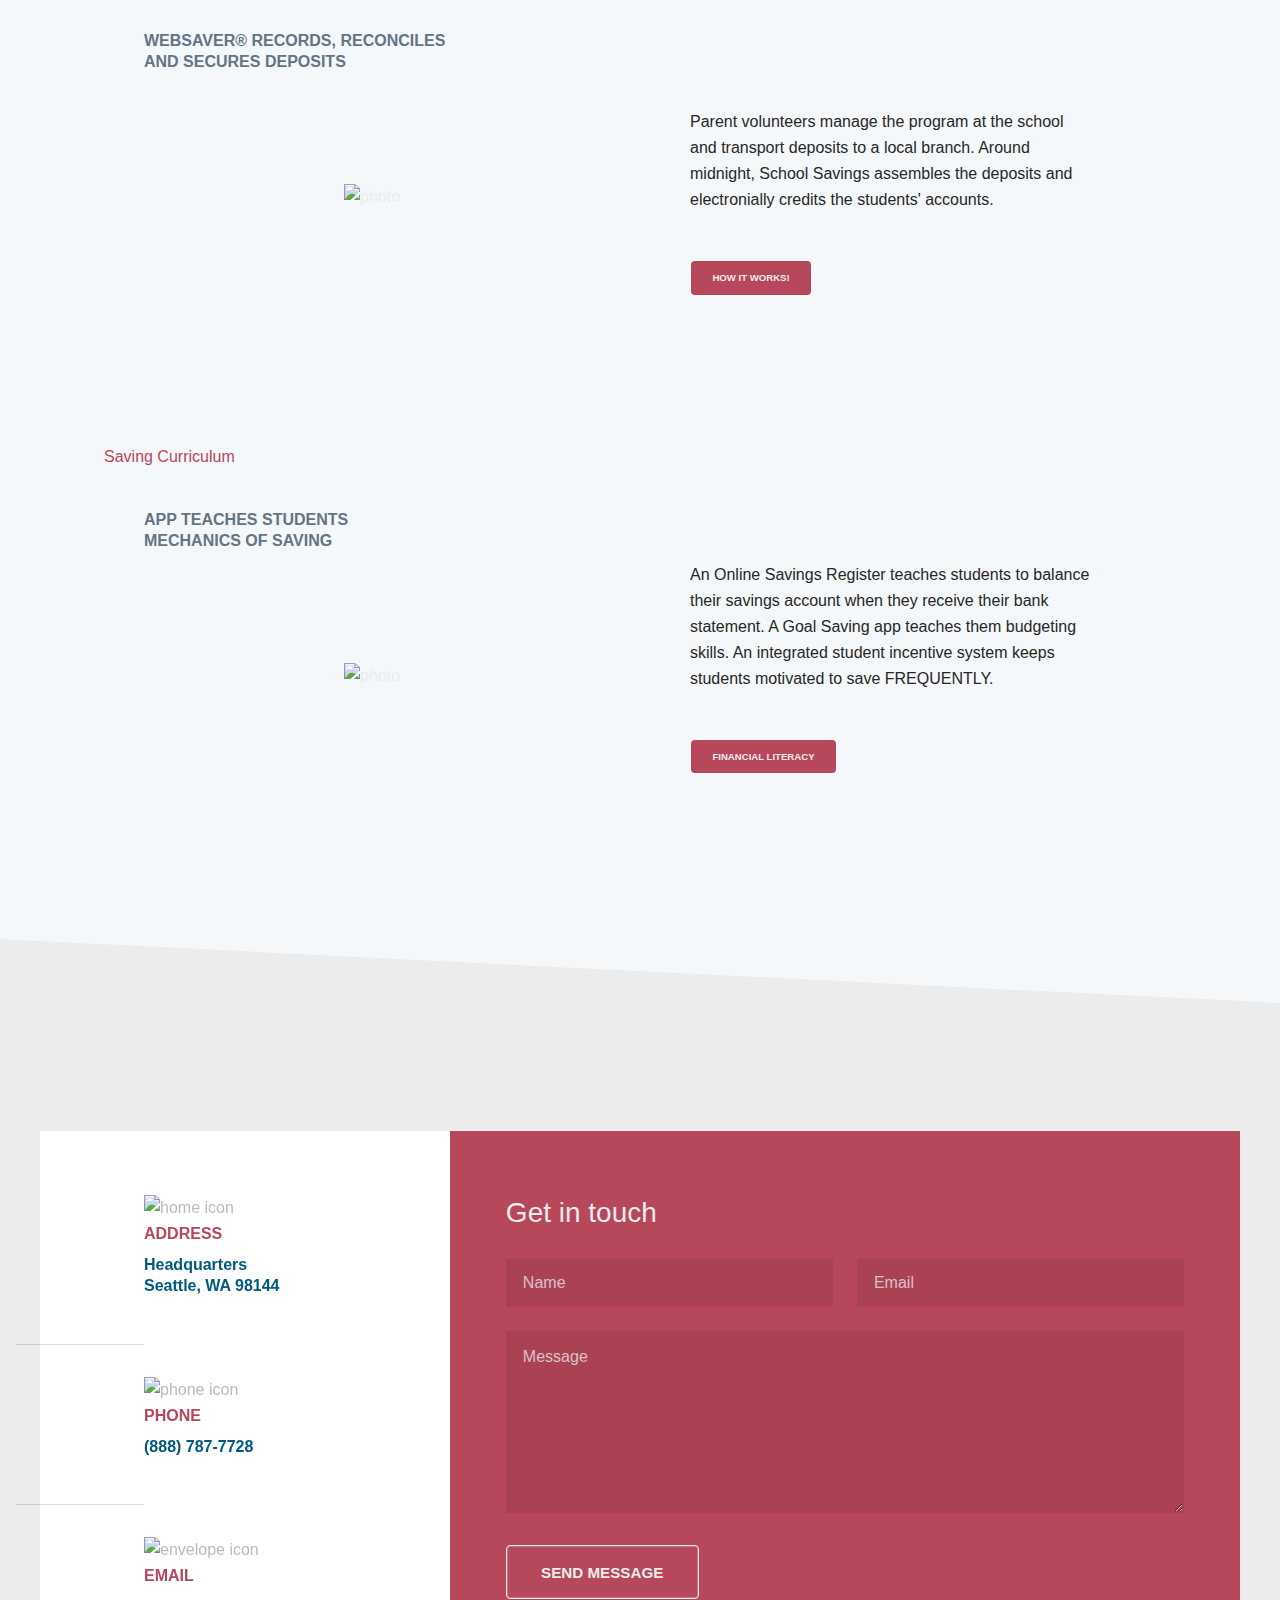
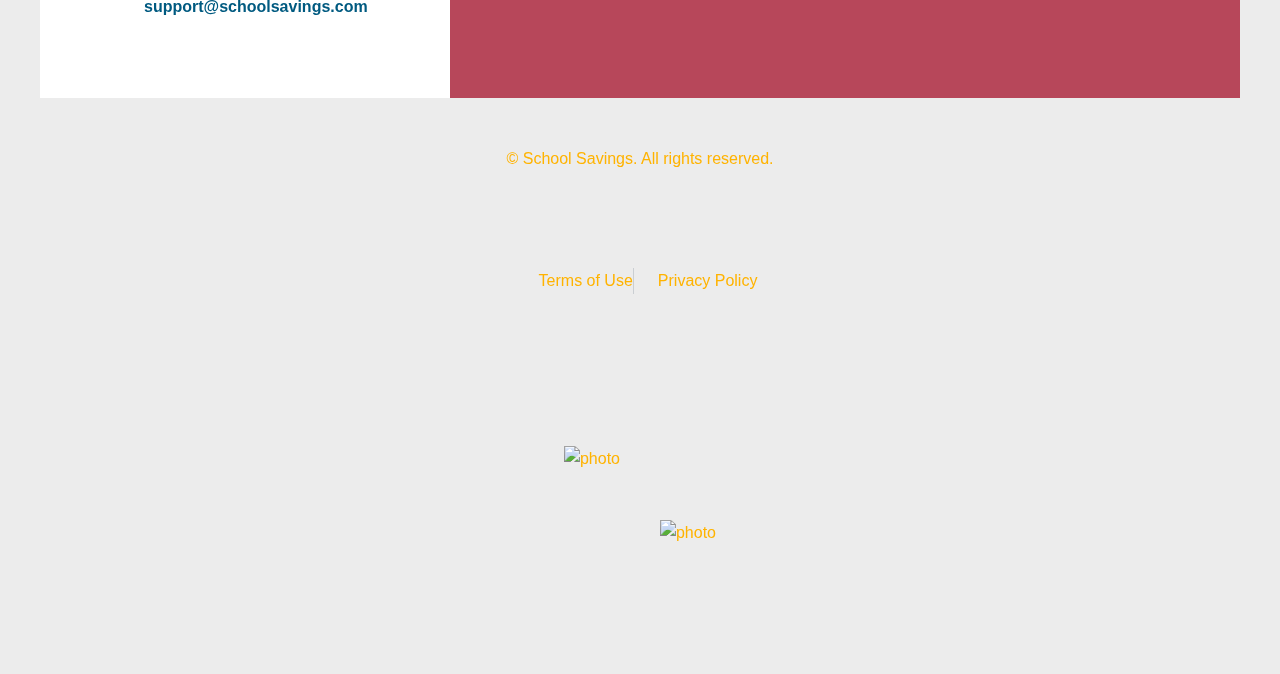
==== commit fadd9fa9: "Update index.html--Deleted Happy New Year Greetings" ====
--- a/index.html
+++ b/index.html
@@ -123,7 +123,7 @@
 		<!-- Banner -->
 		<section id="banner">
 			<div class="inner">
-				<div class="holidays"><span style="background: radial-gradient(64.18% 64.18% at 71.16% 35.69%,
+<!-- 				<div class="holidays"><span style="background: radial-gradient(64.18% 64.18% at 71.16% 35.69%,
 													hsl(49, 94%, 42%)  30.12%,
 													#bef3f5 1.23%,
 													#dff5be 35.12%,
@@ -140,7 +140,7 @@
 						<!--
 						</style> -->
 					</span>
-				</div>
+				</div> -->
 
 				<h6 class="dreams">Empower your Dreams with</h6>
 				<h1><span style="background: radial-gradient(64.18% 64.18% at 71.16% 35.69%,
--- a/assets/css/main.css
+++ b/assets/css/main.css
@@ -4708,8 +4708,8 @@
   max-width: 100%;
   max-height: 100%;
   transition: 500ms transform ease-in-out;
-  -o-object-fit: contain;
-  object-fit: contain;
+  -o-object-fit: cover;
+  object-fit: cover;
   -o-object-position: center;
   object-position: center;
 }
@@ -4748,7 +4748,7 @@
   transform: translate -50%, -50%;
 }
 
-@media (min-width: 40em) {
+@media (min-width: 372px) {
   #popup {
     height: 100%;
   }
@@ -5265,6 +5265,7 @@
     white-space: nowrap;
     width: 3.5em;
     color: blue;
+
   }
 
   .alt>a[href="#menu"]:before {
@@ -5470,29 +5471,27 @@
 #banner {
   padding: 0em;
   position: relative;
-  cursor: default;
+  cursor: pointer;
   width: 100%;
   /* background-color: #000; */
   /* z-index: -1; */
 }
 
-#banner:after {
-  transition: opacity 300ms ease-in-out;
-  transition: delay, '0.1s';
-  content: '';
+#banner:before {
   position: absolute;
   pointer-events: none;
   top: 0;
   left: 0;
   width: 100%;
   height: 100%;
-  background-color: rgba(0, 0, 0, 0.25);
+  background-color: rgba(0, 0, 0, 0.75);
   opacity: 1;
   display: block;
   overflow: hidden;
-}
-
-video {
+  z-index: -2;
+}
+
+#background-video {
   background-attachment: fixed;
   background-position: center center;
   background-size: cover;
@@ -5507,6 +5506,83 @@
   opacity: 1;
 }
 
+#banner:after {
+  position: absolute;
+  pointer-events: none;
+  top: 0;
+  left: 0;
+  width: 100%;
+  height: 100%;
+  background-color: rgba(0, 0, 0, 0.95);
+  opacity: 1;
+  display: block;
+  overflow: hidden;
+  z-index: -1;
+}
+
+#confetti-video {
+  position: absolute;
+  /* top: 100%;
+  left: 100%; */
+  width: 100%;
+  height: 100%;
+  object-fit: cover;
+  z-index: 1;
+
+}
+
+@keyframes drop-in {
+  0% {
+    transform: translateX(-100%);
+    opacity: 0;
+  }
+
+  100% {
+    transform: translateX(0);
+    opacity: 1;
+  }
+}
+
+@keyframes shake {
+
+  0%,
+  100% {
+    transform: translateX(0);
+  }
+
+  10%,
+  30%,
+  50%,
+  70%,
+  90% {
+    transform: translateX(-20px);
+  }
+
+  20%,
+  40%,
+  60%,
+  80% {
+    transform: translateX(20px);
+  }
+}
+
+.holidays {
+  animation: drop-in 1.5s ease-out forwards,
+    shake 1.5s ease-out forwards 1.5s;
+  animation-delay: .3s;
+  margin-top: -3em;
+  font-size: 3rem;
+  margin-bottom: 1em;
+  text-align: center;
+  padding: 0;
+  text-transform: capitalize;
+  letter-spacing: 3px;
+  font-weight: 700;
+  opacity: 0;
+  font-family: "Poppins", sans-serif;
+  overflow: hidden;
+}
+
 .poster {
   min-width: 100%;
   min-height: 100%;
@@ -5516,7 +5592,6 @@
   left: 50%;
   transform: translate(-50%, -50%);
 }
-
 
 #banner .inner h1 {
   color: #33bbcf;
@@ -5531,11 +5606,6 @@
   overflow: hidden;
 }
 
-#banner .inner .holidays {
-  font-size: 3rem;
-  margin-bottom: 1em;
-}
-
 #banner .paragraph-container {
   display: flex;
   justify-content: center;
@@ -5543,6 +5613,7 @@
   /* Adjust the maximum width as needed */
   margin: 0 auto;
   /* Center the container */
+
 }
 
 #banner .dream-talk {
@@ -5573,6 +5644,8 @@
   background: inherit;
   border: 2px solid #9f0ca9;
   cursor: pointer;
+  z-index: 100;
+
 
 }
 
@@ -5616,6 +5689,7 @@
   opacity: 1;
   position: relative;
   z-index: 1;
+  cursor: pointer;
 }
 
 body.is-preload #banner .inner {
@@ -6198,14 +6272,14 @@
 }
 
 #footer .social {
-  color: blue;
+  color: #ececec;
   margin-bottom: 3em;
   padding: 0;
   text-align: center;
 }
 
 #footer .social li {
-  border-left: solid 1px rgba(99, 116, 133, 0.25);
+  border-left: solid 1px white;
   display: inline-block;
   list-style: none;
   margin-top: 1.5em;
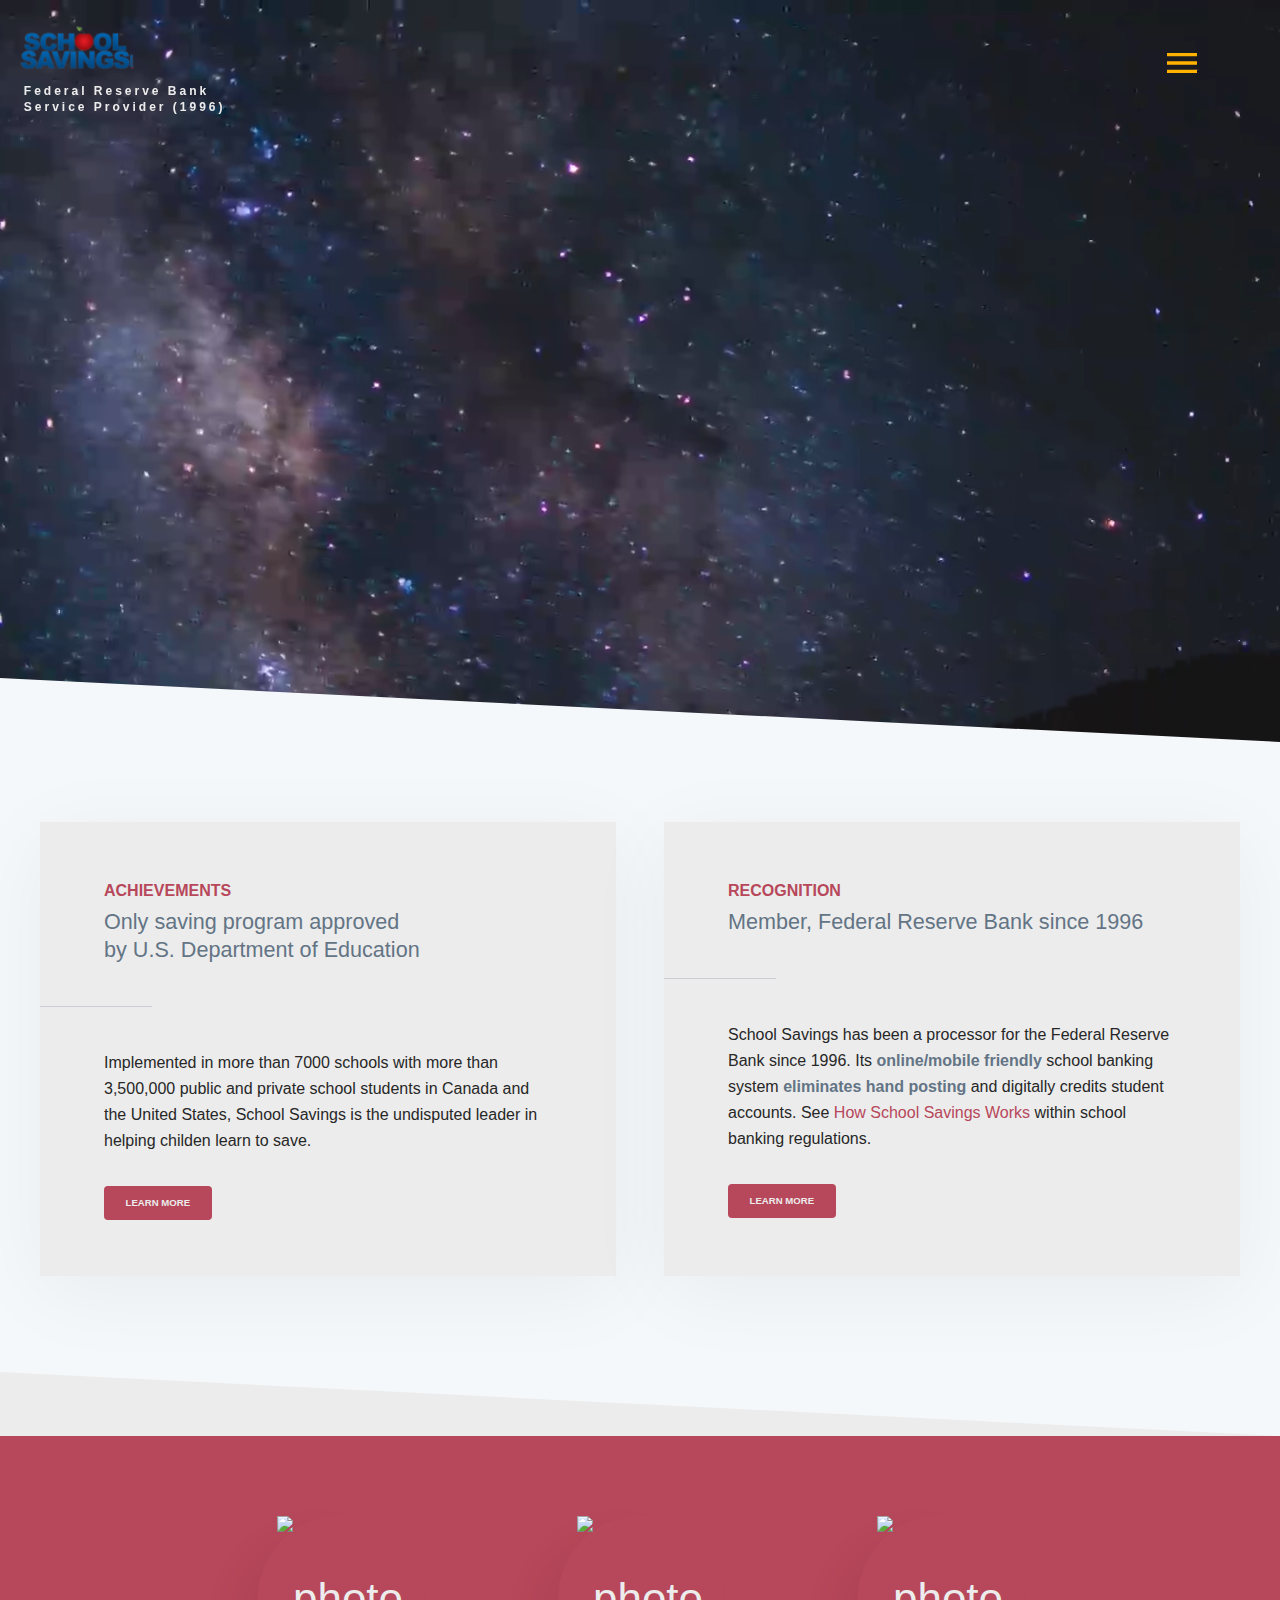
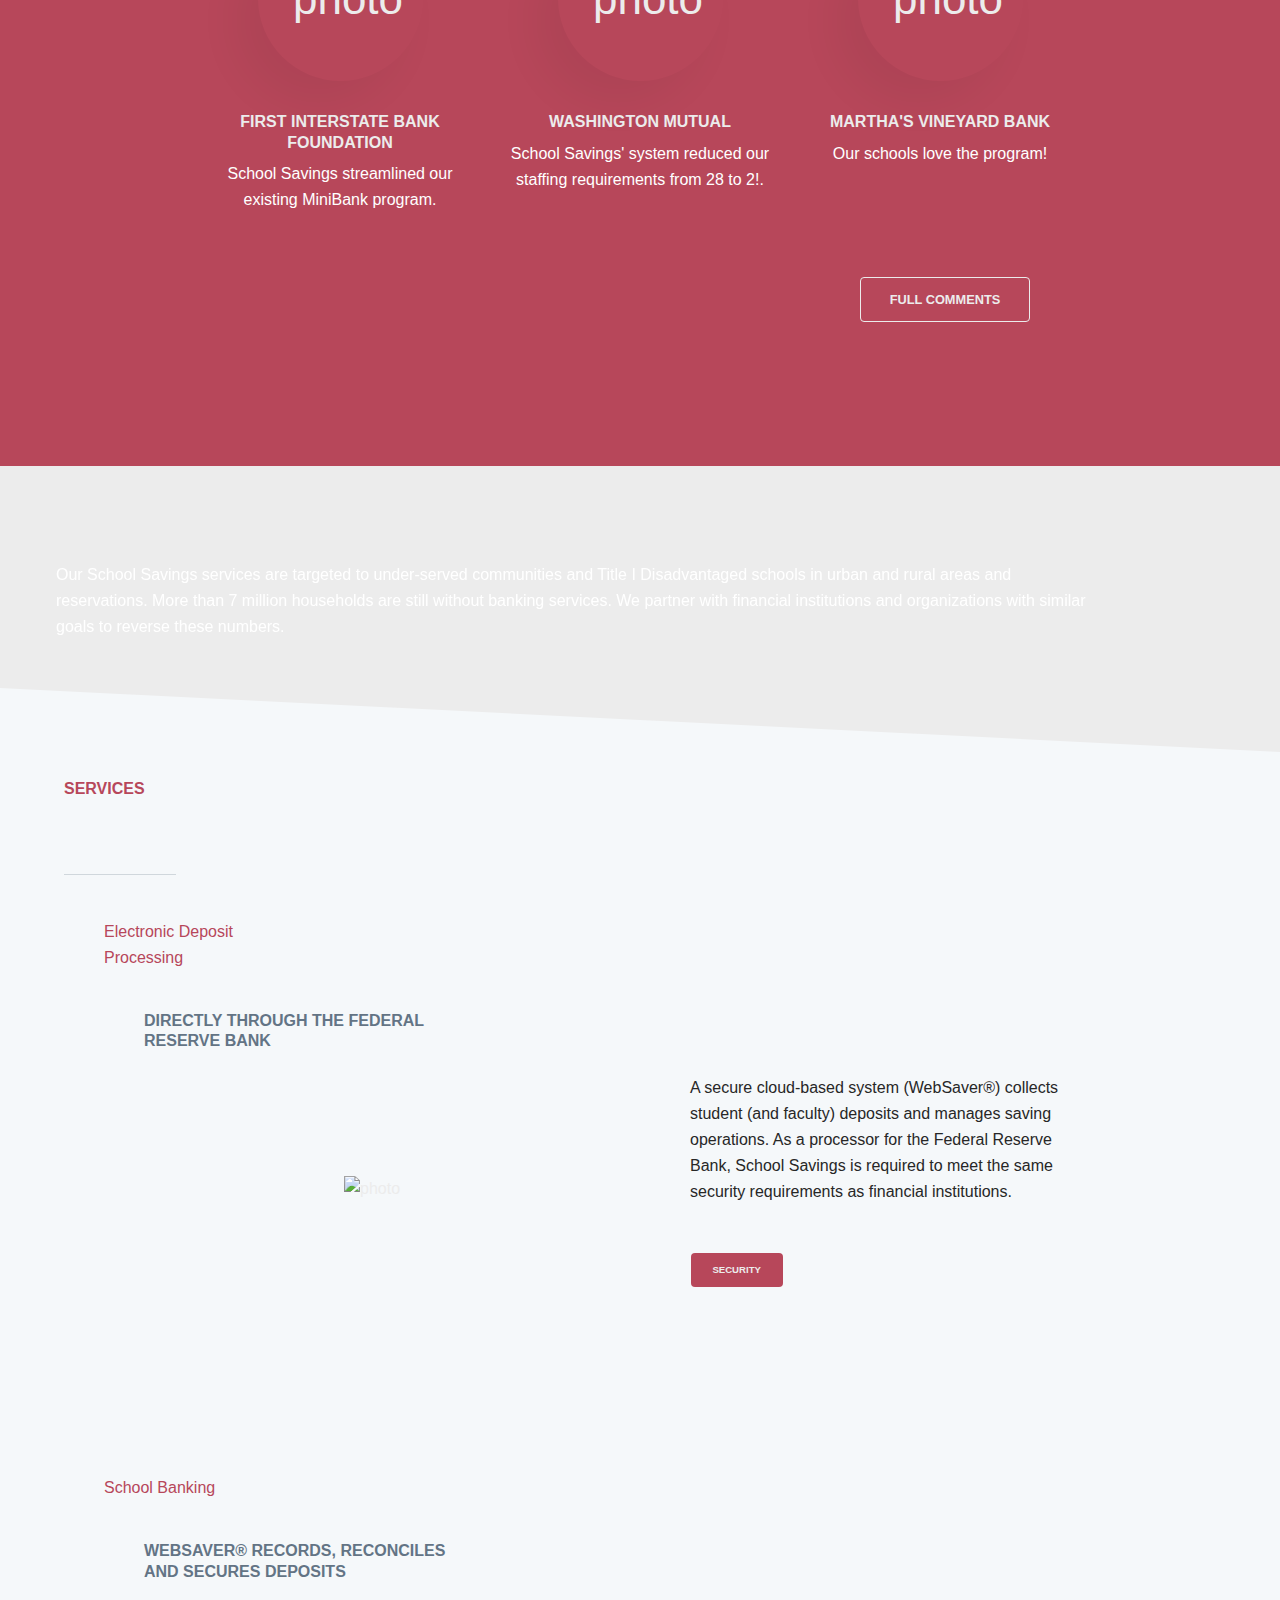
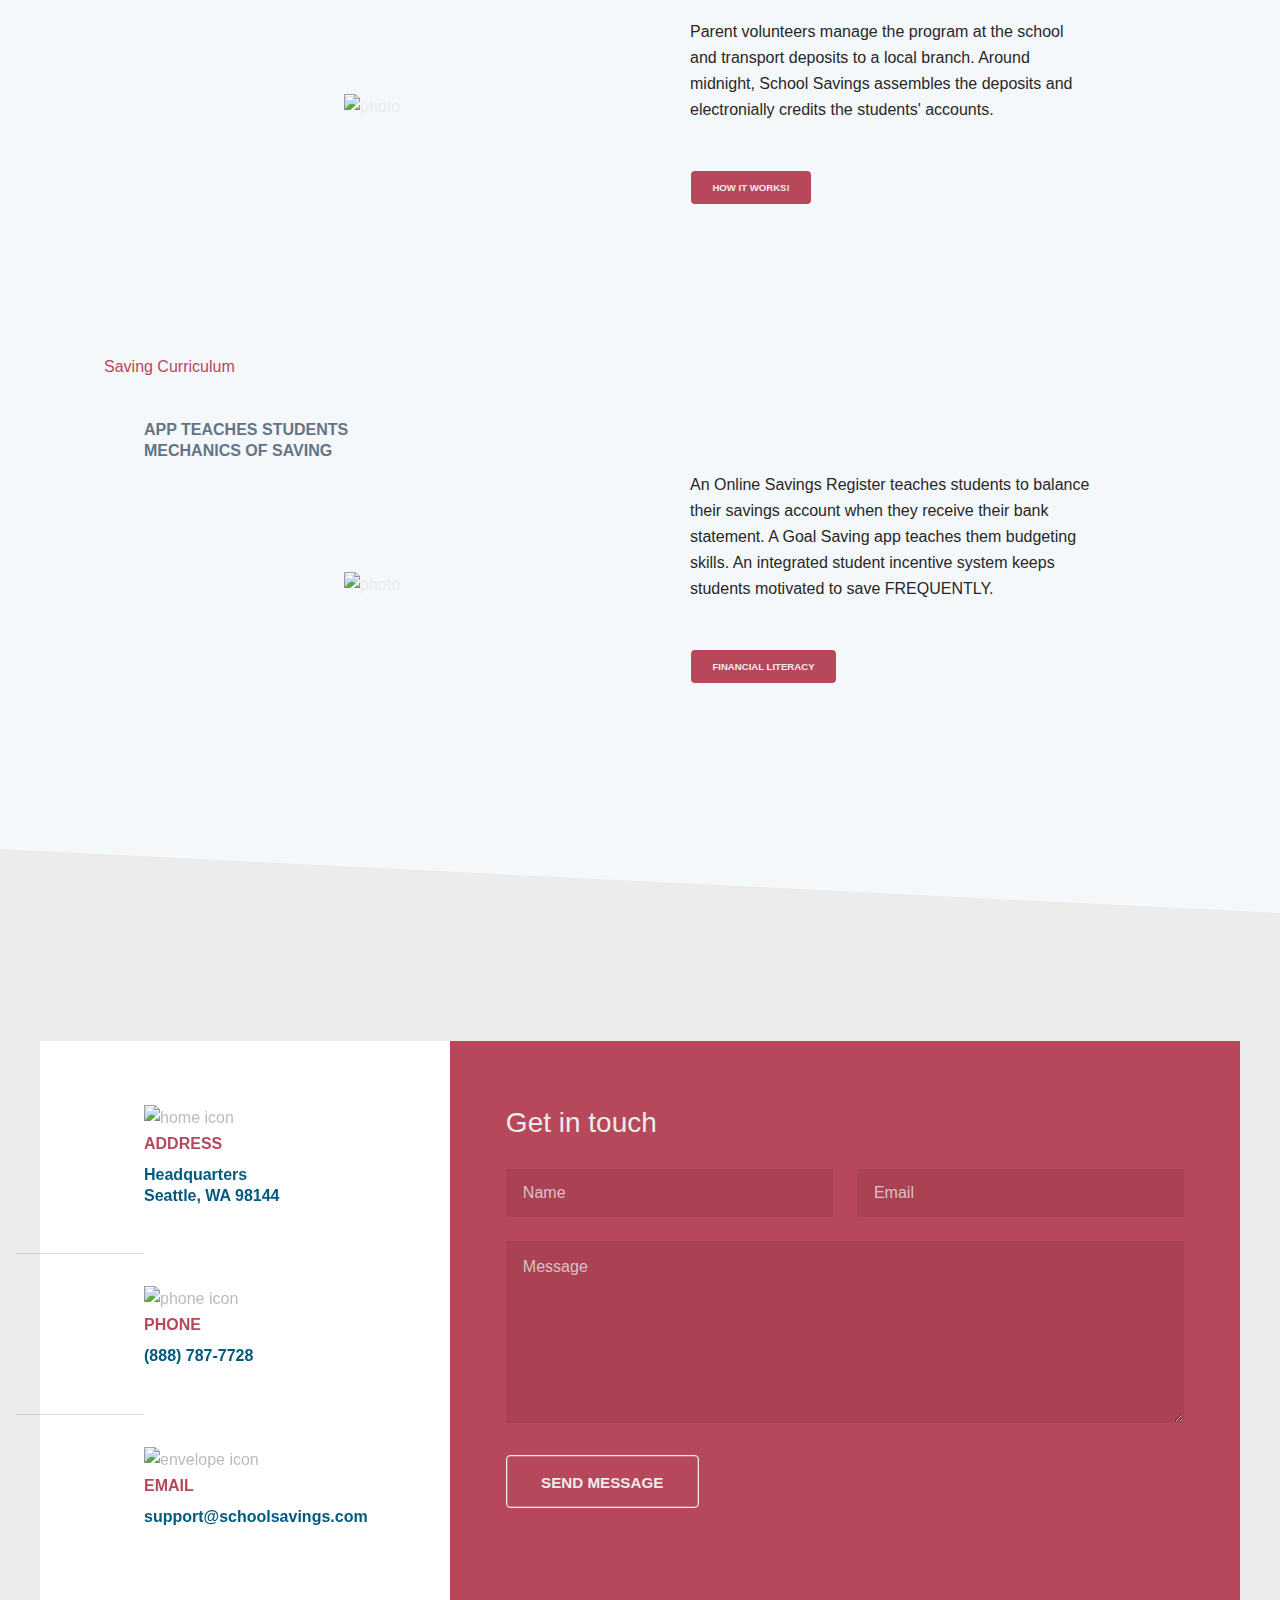
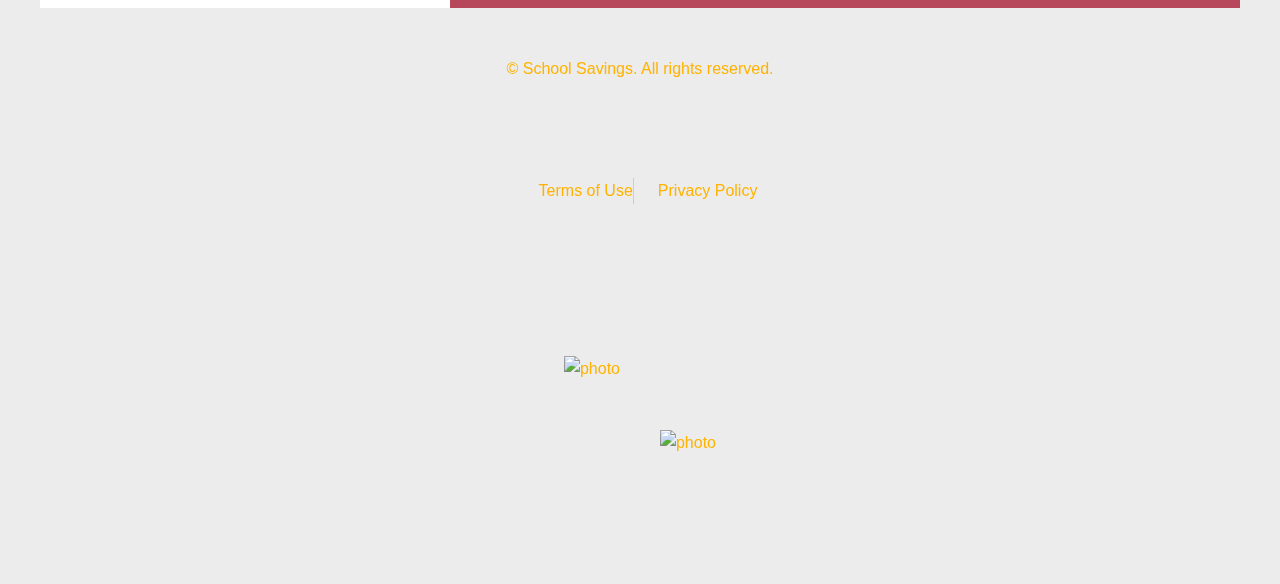
==== commit 2de4165e: "Update index.html--fixed Happy New Year comment-out" ====
--- a/index.html
+++ b/index.html
@@ -139,8 +139,8 @@
 
 						<!--
 						</style> -->
-					</span>
-				</div> -->
+<!-- 					</span>
+				</div> --> 
 
 				<h6 class="dreams">Empower your Dreams with</h6>
 				<h1><span style="background: radial-gradient(64.18% 64.18% at 71.16% 35.69%,
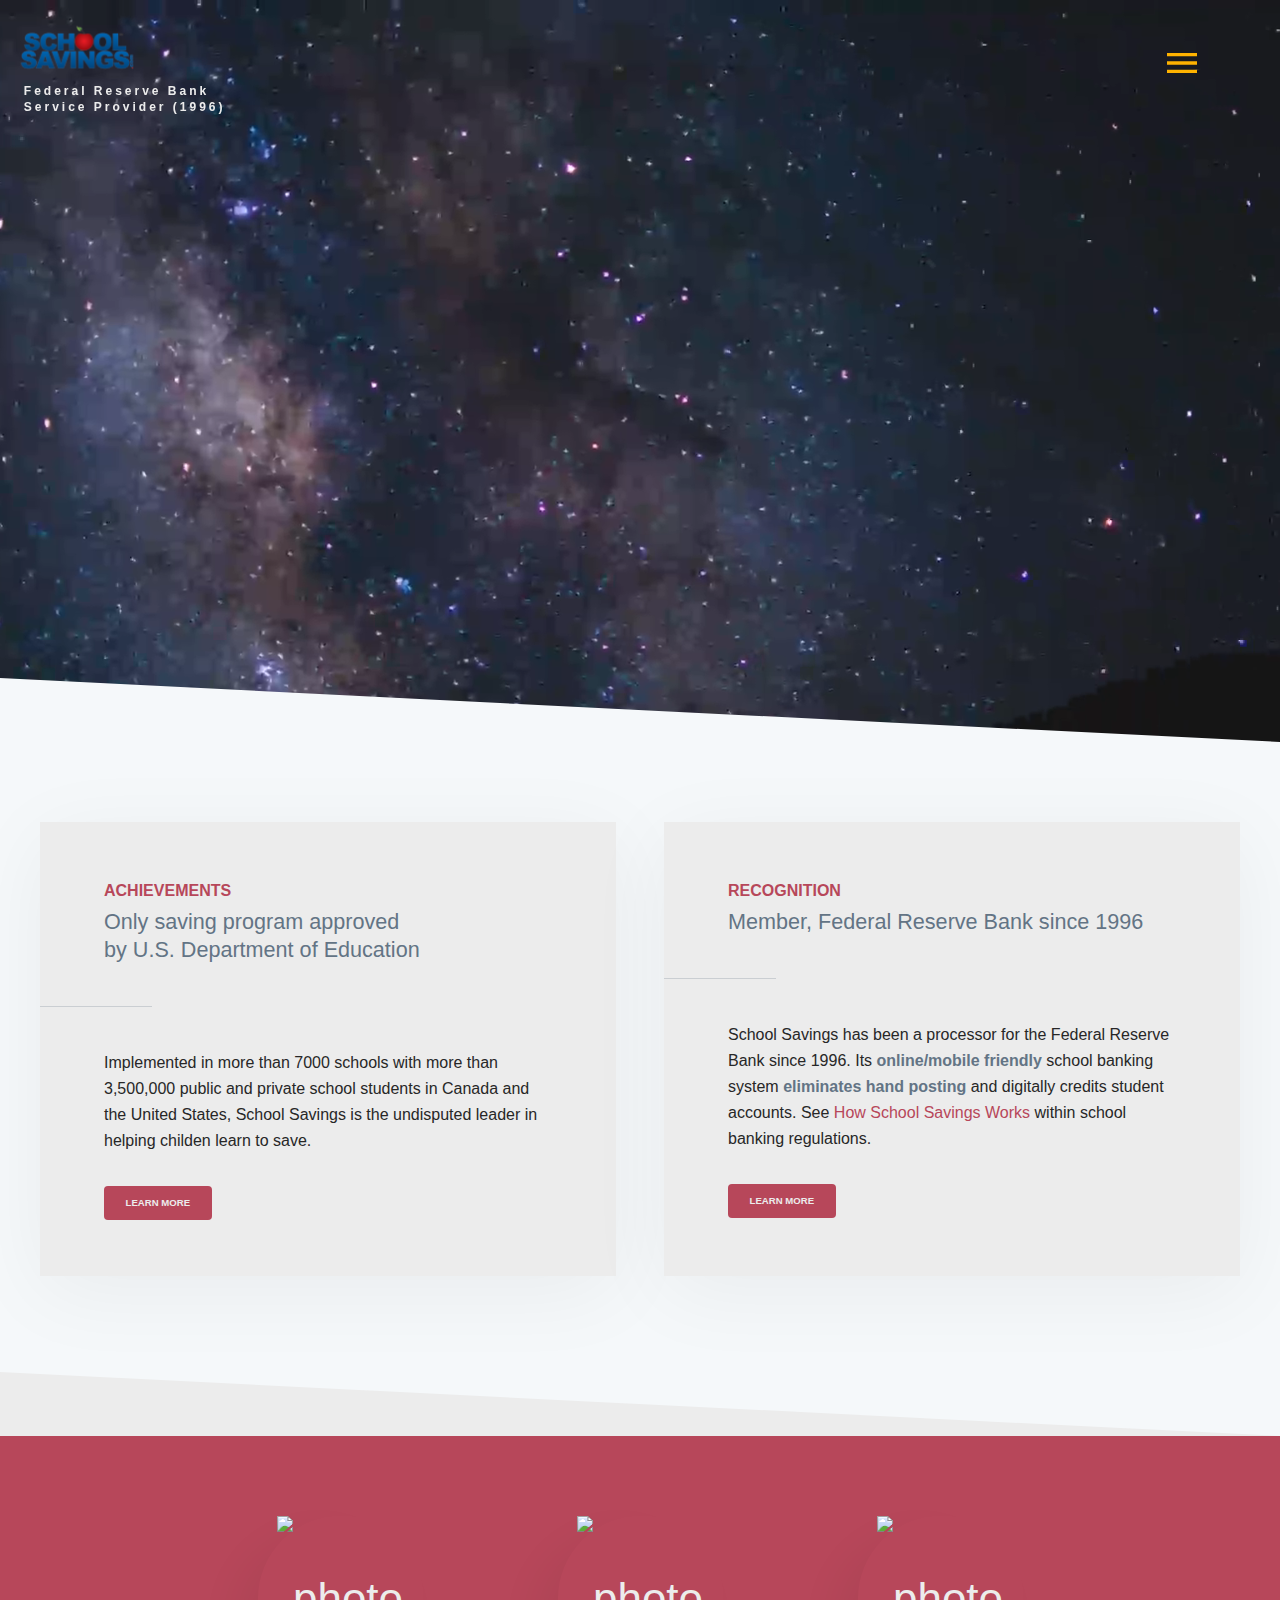
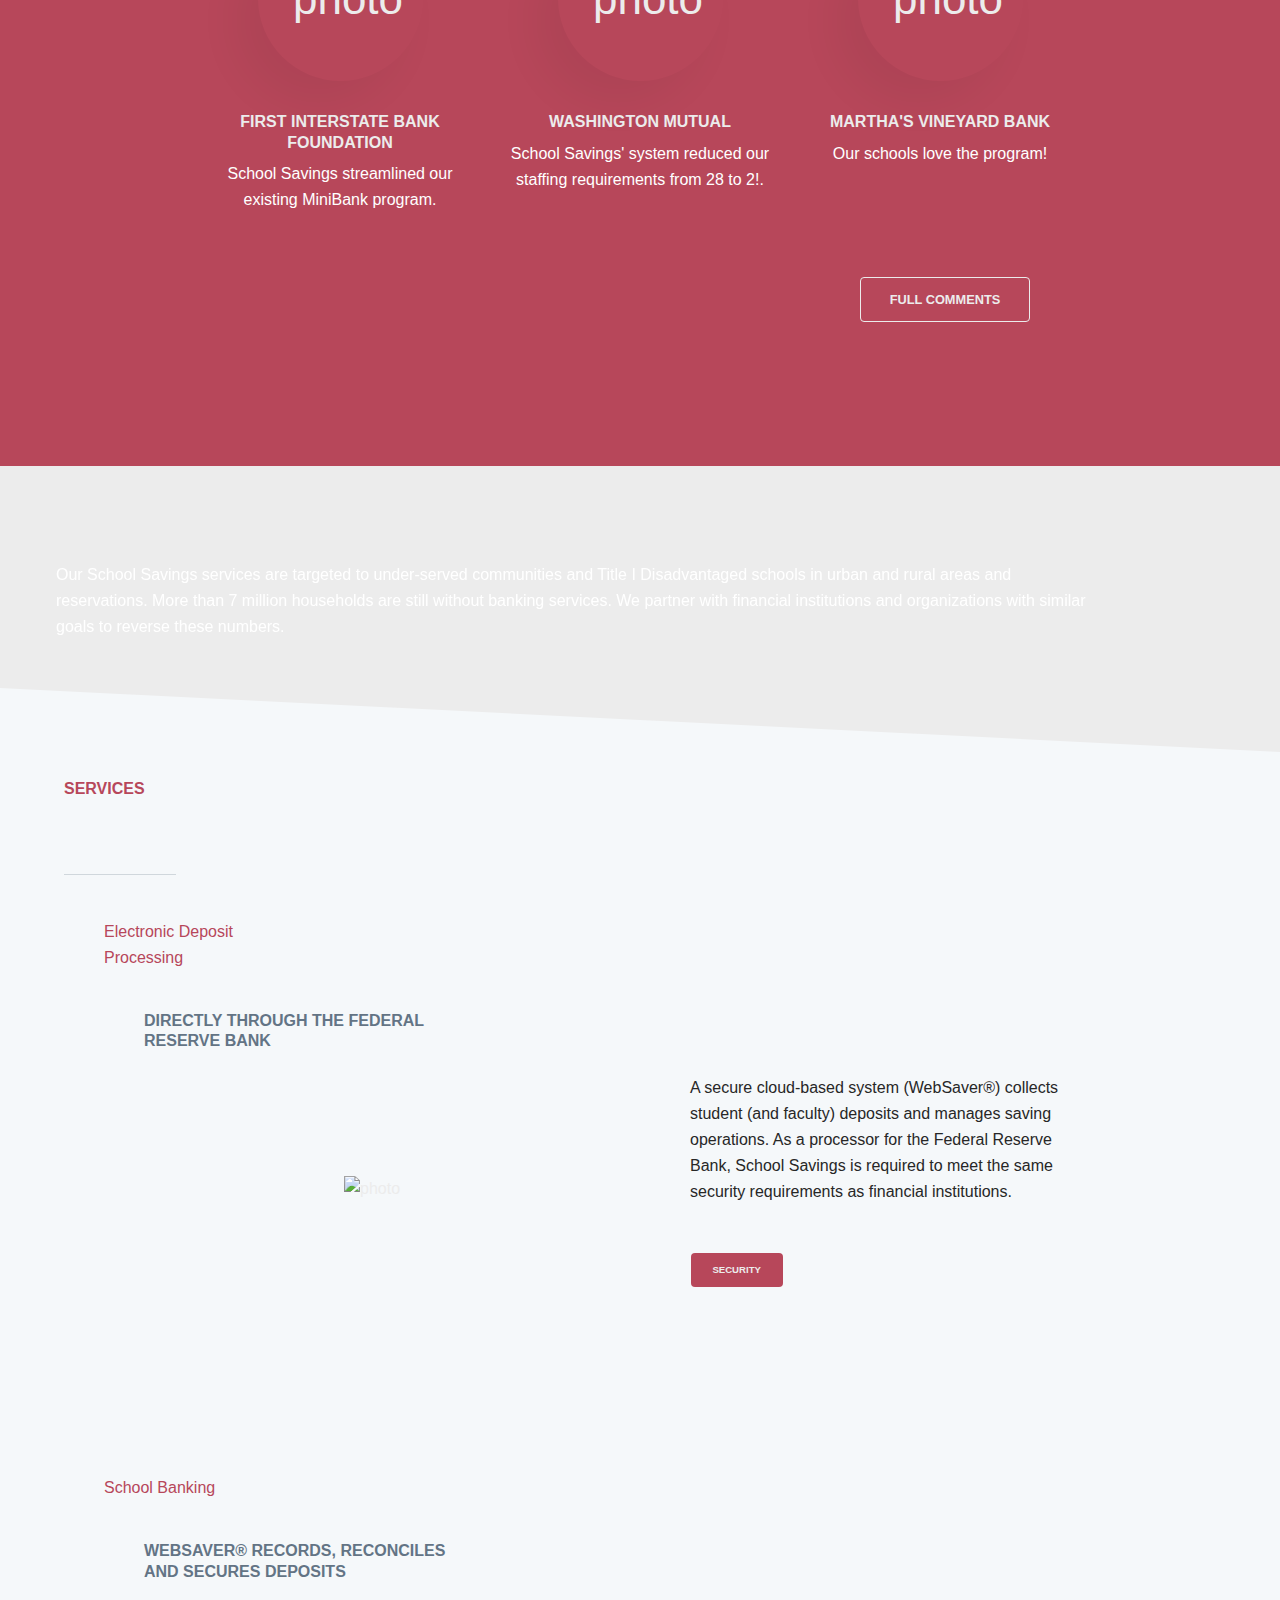
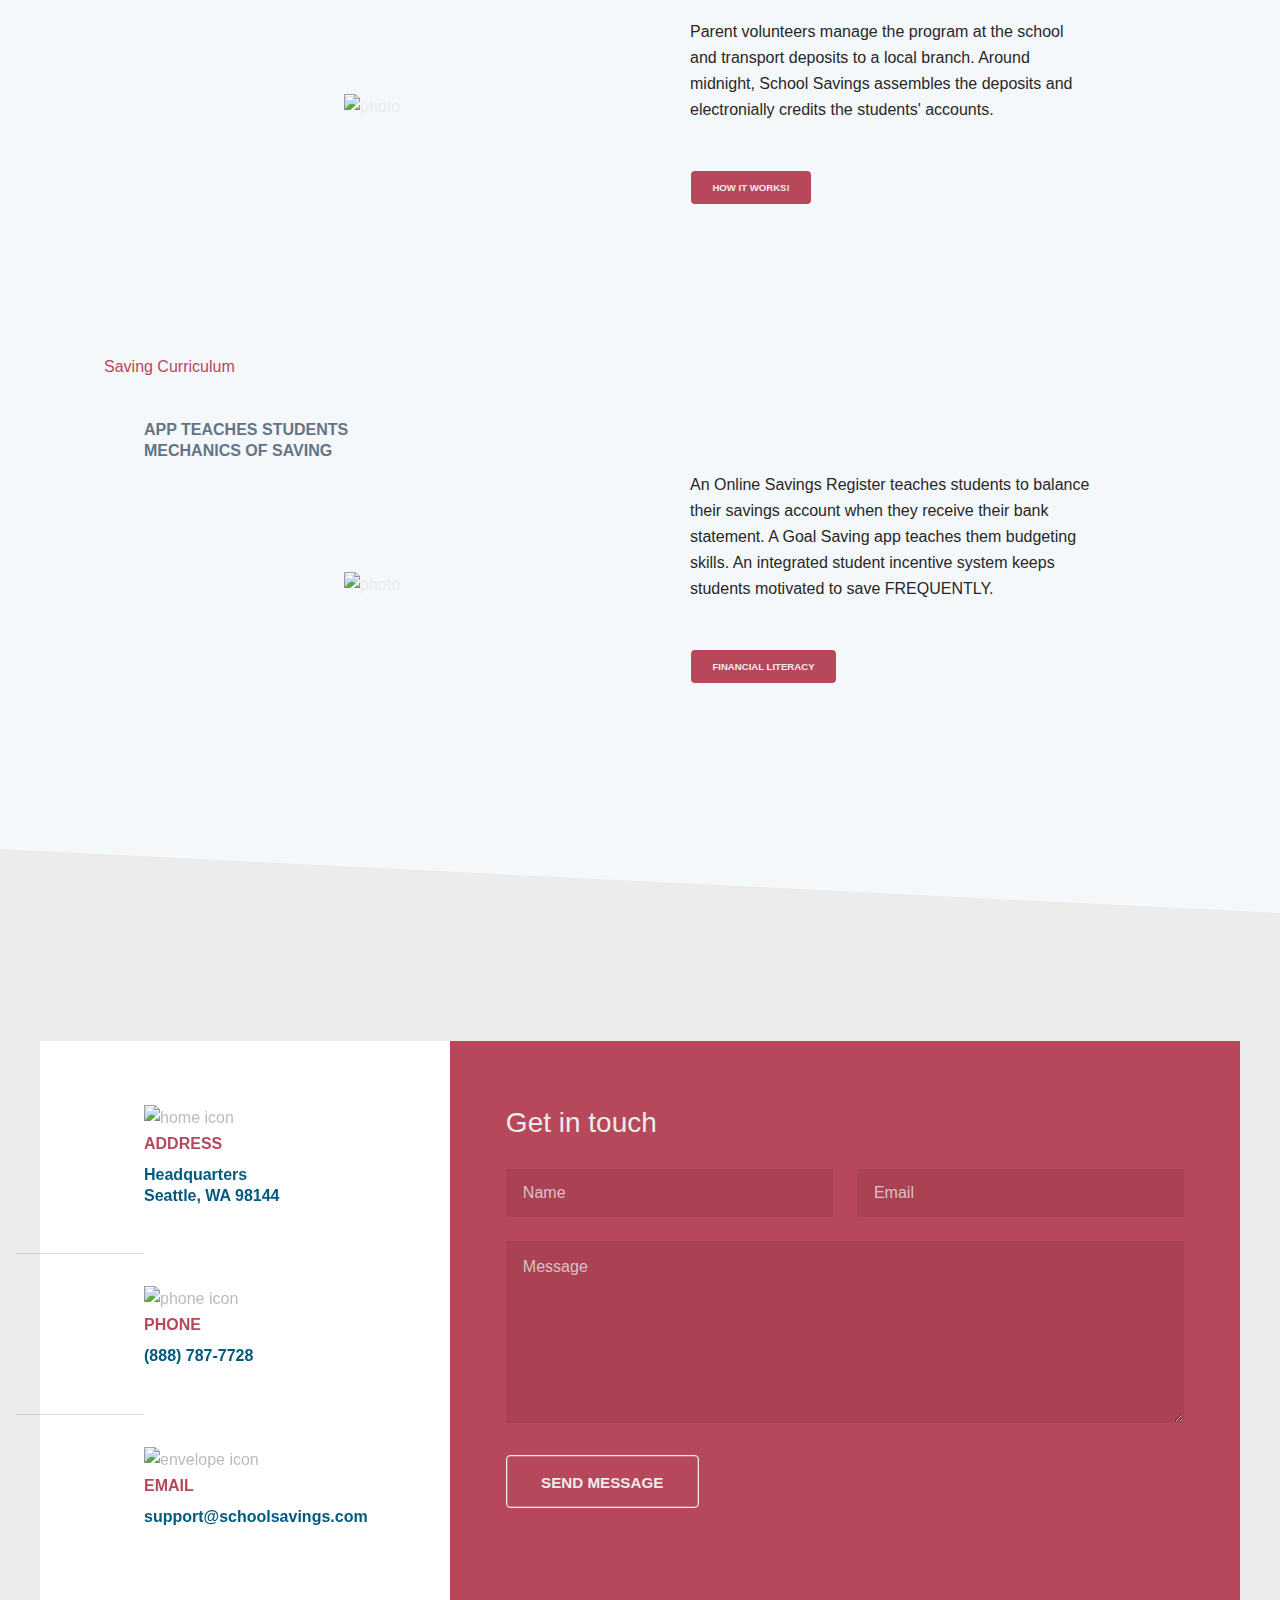
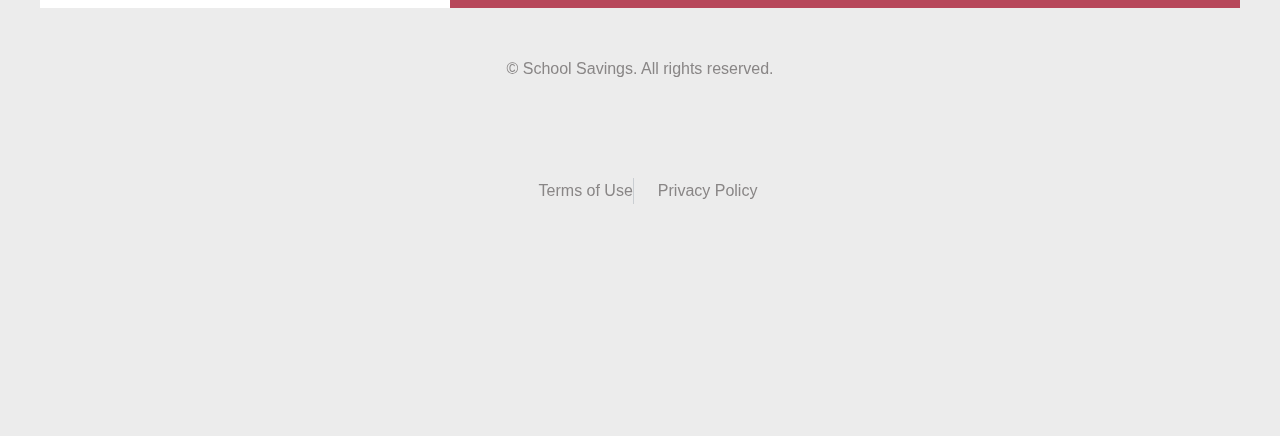
==== commit 33b34779: "Update index.html--delete comodo logo" ====
--- a/index.html
+++ b/index.html
@@ -528,13 +528,13 @@
 			<br><br>
 
 			<div class="ssl-container">
-				<div id="rapid">
+<!-- 				<div id="rapid">
 					<img src="./images/rapid.jpg" alt="photo" />
 				</div>
 
 				<div id="comodo">
 					<img src="./images/ComodoLogo.jpg" alt="photo" />
-				</div>
+				</div> -->
 			</div>
 
 		</div>
--- a/assets/css/main.css
+++ b/assets/css/main.css
@@ -4490,9 +4490,9 @@
 }
 
 .regulations a {
-  color: #ececec;
+/*   color: #ececec; */
   font-size: var(--fsbody);
-  color: #FFB300;
+  color: #898686;
 }
 
 .regulations ul {
@@ -4533,14 +4533,14 @@
   color: #FFB300;
 }
 
-#comodo {
+/* #comodo {
   display: grid;
   place-items: center;
   top: 0;
   margin-left: 6em;
   width: 50%;
   max-height: 50dvh;
-}
+} */
 
 .ssl-container img {
   display: grid;
@@ -5622,7 +5622,7 @@
   margin-top: -4.75em;
   color: #fff;
   font-weight: 400;
-  /* text-align: center; */
+  text-align: center; 
   letter-spacing: 2px;
   /* width: 800px; */
 }
@@ -5760,7 +5760,7 @@
   #banner .dream-talk {
     min-width: 100%;
     font-size: 1.75em;
-    margin: 0em auto;
+    margin: -2.5em 0 1em 0;
     /* color: red; */
   }
 
@@ -5850,7 +5850,7 @@
     display: flex;
     flex-direction: column;
     font-size: 1.10rem;
-    margin: 0em 0 1.5em auto;
+    margin: -1.5em 0 1.5em auto;
   }
 
   #banner .goldcoin {
@@ -6251,7 +6251,7 @@
 }
 
 #footer .copyright {
-  color: #FFB300;
+  color: #898686;
   margin-bottom: 3em;
   padding: 0;
   text-align: center;
